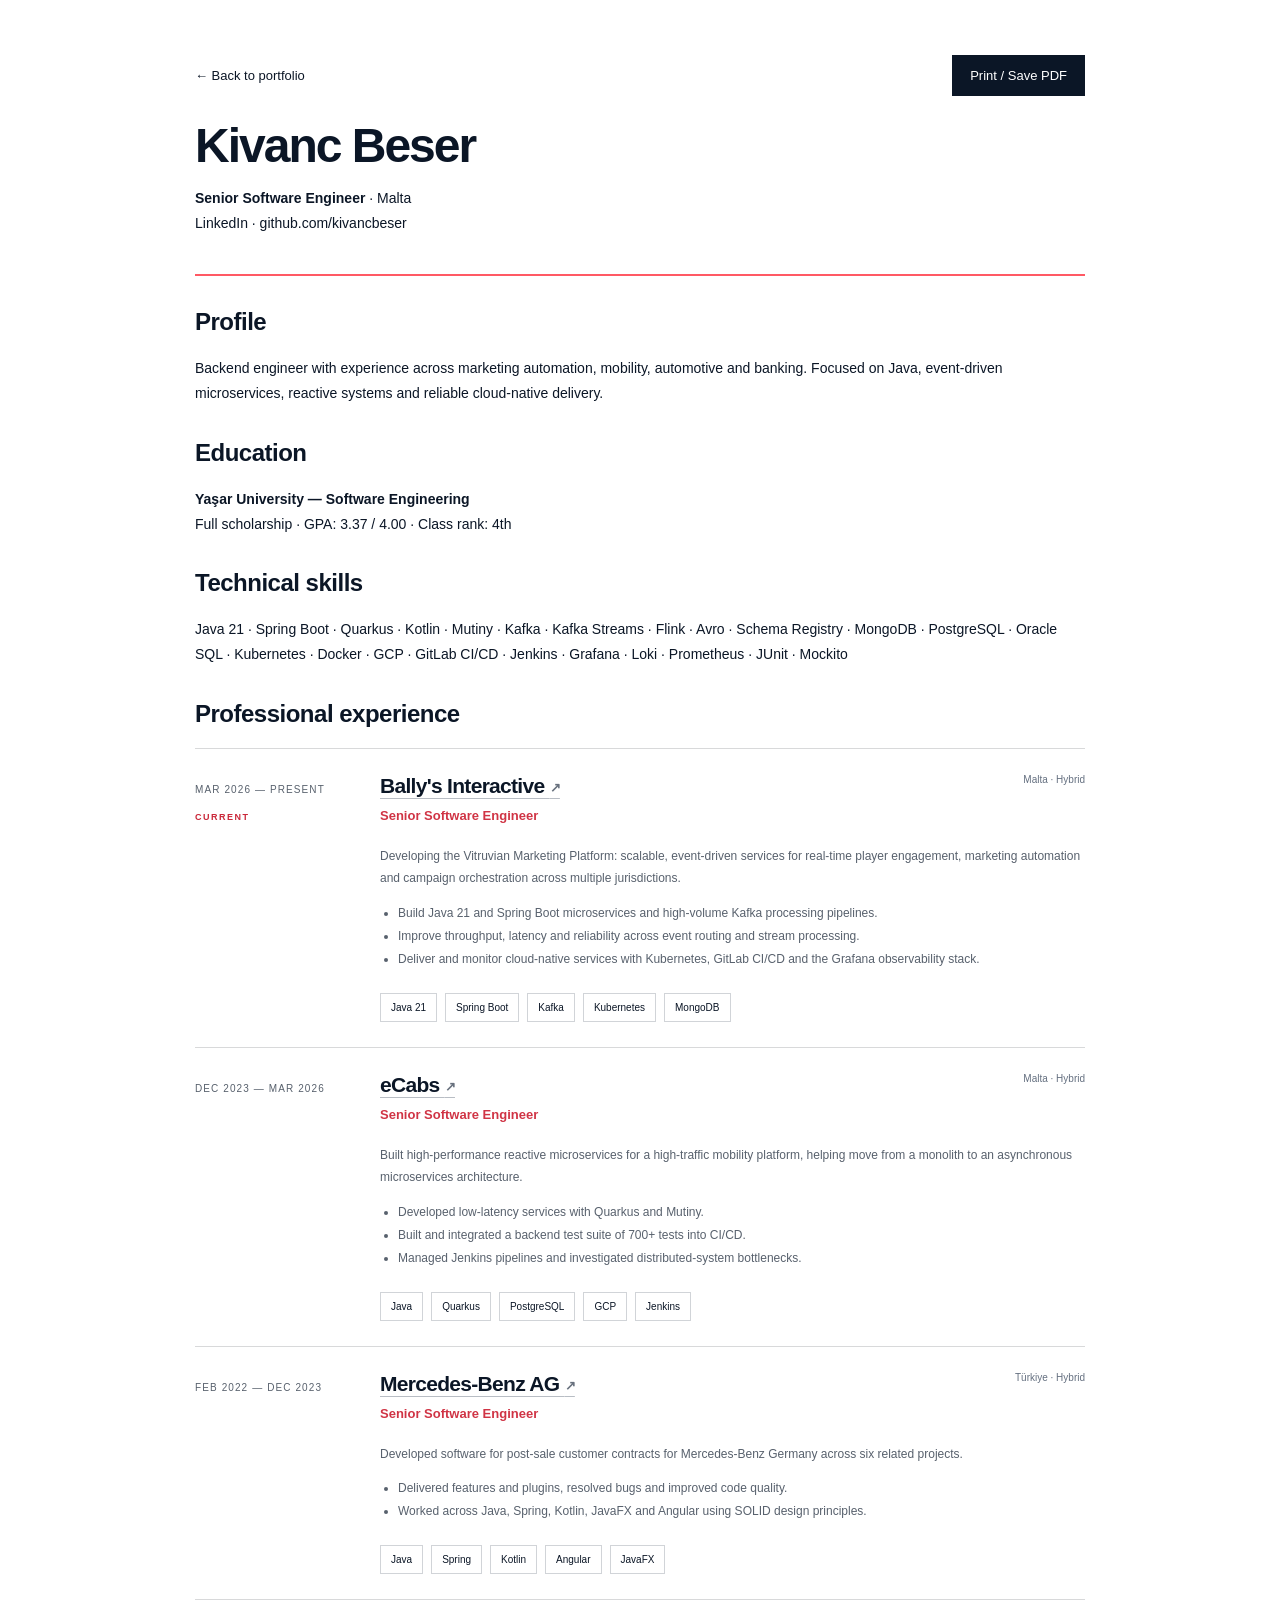
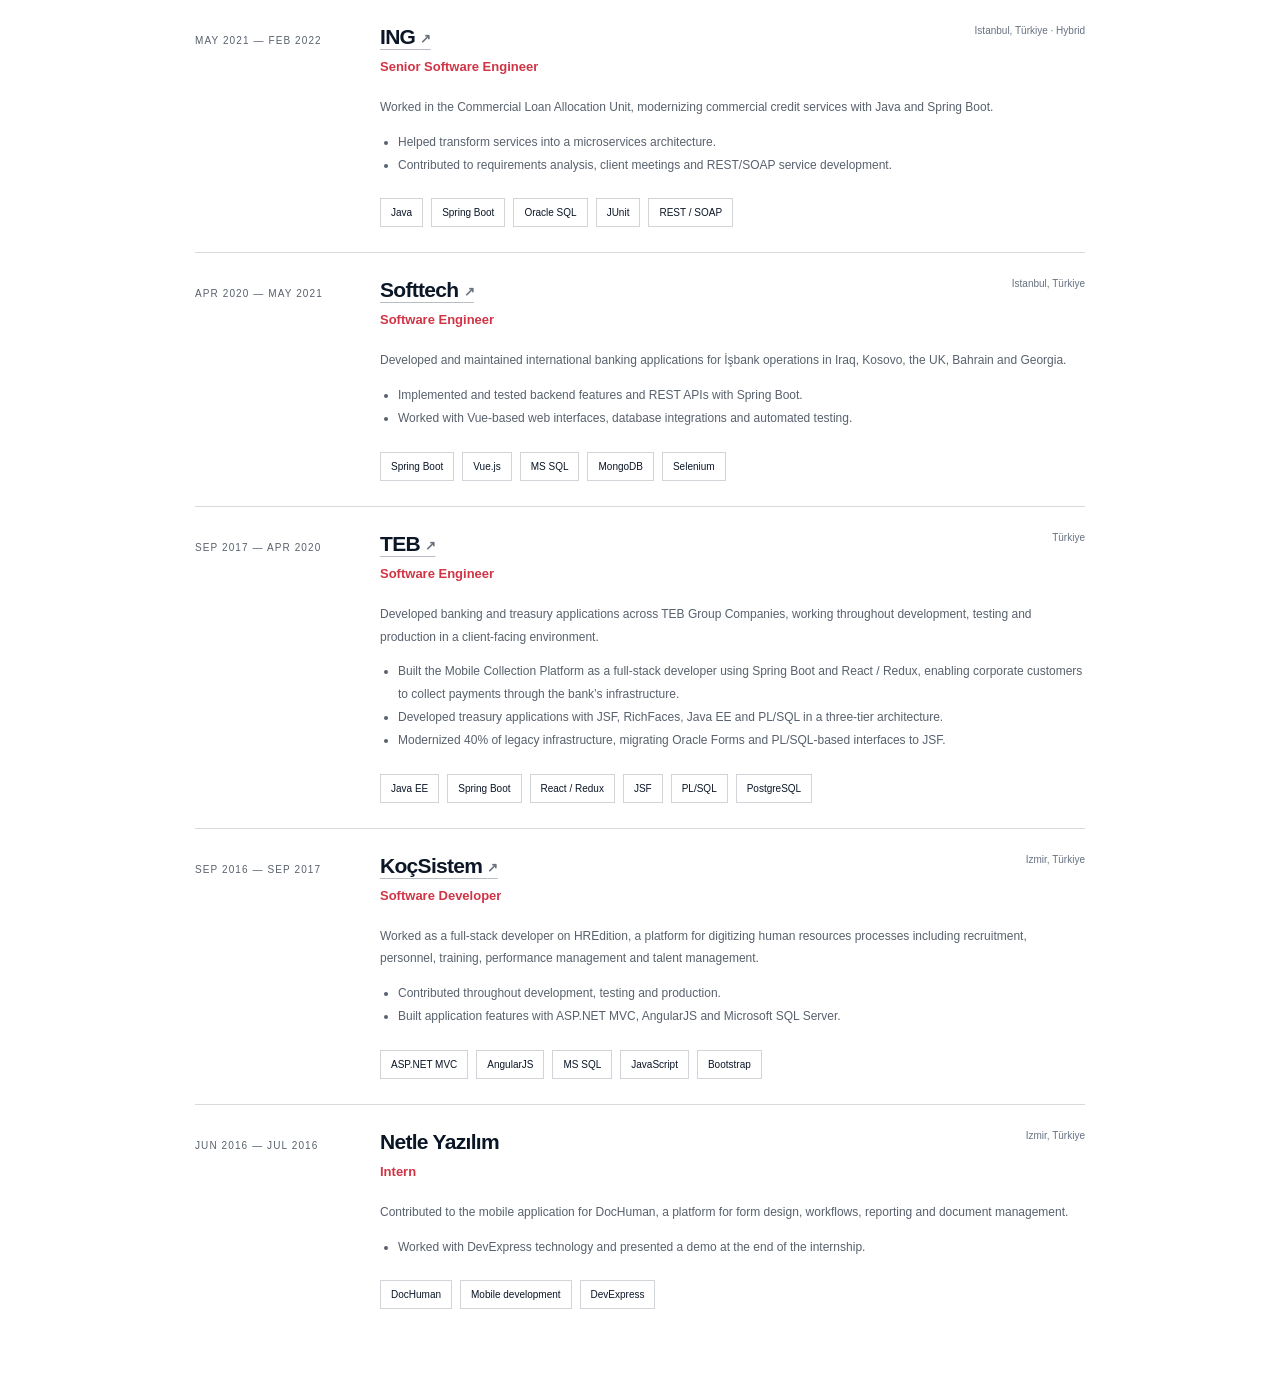
==== cv.html @ 7994fe28 "Link eCabs experience to eCabs Technologies" ====
<!doctype html><html lang="en"><head><meta charset="utf-8"><meta name="viewport" content="width=device-width,initial-scale=1"><title>Kivanc Beser — CV</title><link rel="stylesheet" href="style.css"><style>body{background:white}.cv{max-width:960px;margin:auto;padding:55px 35px}.cv h1{font-size:48px;letter-spacing:-2px;margin:24px 0 10px}.cv-head{border-bottom:2px solid #ff5964;padding-bottom:24px}.cv-head p{line-height:1.8;font-size:14px}.cv h2{font-size:24px;letter-spacing:-.5px;margin:32px 0 20px}.cv .job{grid-template-columns:160px 1fr;gap:25px;padding:25px 0}.cv .job h3{font-size:21px}.cv .job p,.cv .job li{font-size:12px}.cv .job-header{align-items:start}.cv .job-header>span{font-size:10px}.cv-summary{font-size:14px;line-height:1.8}.cv-controls{display:flex;justify-content:space-between;align-items:center;font-size:13px}.cv-controls button{background:#0b1626;color:white;border:0;padding:13px 18px;cursor:pointer}@media(max-width:680px){.cv{padding:30px 6%}.cv .job{grid-template-columns:1fr}.cv h1{font-size:40px}}@media print{@page{margin:15mm}body{color:#111}.cv{padding:0;max-width:none}.cv-controls{display:none}.cv h1{font-size:32px;margin-top:0}.cv h2{margin-top:24px}.cv .job{break-inside:avoid;grid-template-columns:130px 1fr;padding:18px 0}.cv .job p,.cv .job li{font-size:10px}.cv .tags span{font-size:8px;padding:4px 6px}.cv .current{color:#111}.cv a{color:inherit}.cv-head p{font-size:11px}.cv-summary{font-size:11px}}</style></head><body><main class="cv"><div class="cv-controls"><a href="index.html">← Back to portfolio</a><button onclick="window.print()">Print / Save PDF</button></div><header class="cv-head"><h1>Kivanc Beser</h1><p><strong>Senior Software Engineer</strong> · Malta<br><a href="https://www.linkedin.com/in/kivancenesbeser/">LinkedIn</a> · <a href="https://github.com/kivancbeser">github.com/kivancbeser</a></p></header><h2>Profile</h2><p class="cv-summary">Backend engineer with experience across marketing automation, mobility, automotive and banking. Focused on Java, event-driven microservices, reactive systems and reliable cloud-native delivery.</p><h2>Education</h2><p class="cv-summary"><strong>Yaşar University — Software Engineering</strong><br>Full scholarship · GPA: 3.37 / 4.00 · Class rank: 4th</p><h2>Technical skills</h2><p class="cv-summary">Java 21 · Spring Boot · Quarkus · Kotlin · Mutiny · Kafka · Kafka Streams · Flink · Avro · Schema Registry · MongoDB · PostgreSQL · Oracle SQL · Kubernetes · Docker · GCP · GitLab CI/CD · Jenkins · Grafana · Loki · Prometheus · JUnit · Mockito</p><h2>Professional experience</h2><div class="timeline">
<article class="job"><div class="job-date">MAR 2026 — PRESENT<span class="current">CURRENT</span></div><div class="job-body"><div class="job-header"><h3><a class="company-link" href="https://www.ballys.com/Our-Brands/ballys-interactive-international/default.aspx" target="_blank" rel="noopener noreferrer" aria-label="Bally&#x27;s Interactive official website (opens in a new tab)">Bally's Interactive <span aria-hidden="true">↗</span></a></h3><span>Malta · Hybrid</span></div><h4>Senior Software Engineer</h4><p>Developing the Vitruvian Marketing Platform: scalable, event-driven services for real-time player engagement, marketing automation and campaign orchestration across multiple jurisdictions.</p><ul><li>Build Java 21 and Spring Boot microservices and high-volume Kafka processing pipelines.</li><li>Improve throughput, latency and reliability across event routing and stream processing.</li><li>Deliver and monitor cloud-native services with Kubernetes, GitLab CI/CD and the Grafana observability stack.</li></ul><div class="tags"><span>Java 21</span><span>Spring Boot</span><span>Kafka</span><span>Kubernetes</span><span>MongoDB</span></div></div></article>
<article class="job"><div class="job-date">DEC 2023 — MAR 2026</div><div class="job-body"><div class="job-header"><h3><a class="company-link" href="https://ecabstech.com/" target="_blank" rel="noopener noreferrer" aria-label="eCabs official website (opens in a new tab)">eCabs <span aria-hidden="true">↗</span></a></h3><span>Malta · Hybrid</span></div><h4>Senior Software Engineer</h4><p>Built high-performance reactive microservices for a high-traffic mobility platform, helping move from a monolith to an asynchronous microservices architecture.</p><ul><li>Developed low-latency services with Quarkus and Mutiny.</li><li>Built and integrated a backend test suite of 700+ tests into CI/CD.</li><li>Managed Jenkins pipelines and investigated distributed-system bottlenecks.</li></ul><div class="tags"><span>Java</span><span>Quarkus</span><span>PostgreSQL</span><span>GCP</span><span>Jenkins</span></div></div></article>
<article class="job"><div class="job-date">FEB 2022 — DEC 2023</div><div class="job-body"><div class="job-header"><h3><a class="company-link" href="https://www.mercedes-benz.com/en/" target="_blank" rel="noopener noreferrer" aria-label="Mercedes-Benz AG official website (opens in a new tab)">Mercedes-Benz AG <span aria-hidden="true">↗</span></a></h3><span>Türkiye · Hybrid</span></div><h4>Senior Software Engineer</h4><p>Developed software for post-sale customer contracts for Mercedes-Benz Germany across six related projects.</p><ul><li>Delivered features and plugins, resolved bugs and improved code quality.</li><li>Worked across Java, Spring, Kotlin, JavaFX and Angular using SOLID design principles.</li></ul><div class="tags"><span>Java</span><span>Spring</span><span>Kotlin</span><span>Angular</span><span>JavaFX</span></div></div></article>
<article class="job"><div class="job-date">MAY 2021 — FEB 2022</div><div class="job-body"><div class="job-header"><h3><a class="company-link" href="https://ing.com/?Language=EN" target="_blank" rel="noopener noreferrer" aria-label="ING official website (opens in a new tab)">ING <span aria-hidden="true">↗</span></a></h3><span>Istanbul, Türkiye · Hybrid</span></div><h4>Senior Software Engineer</h4><p>Worked in the Commercial Loan Allocation Unit, modernizing commercial credit services with Java and Spring Boot.</p><ul><li>Helped transform services into a microservices architecture.</li><li>Contributed to requirements analysis, client meetings and REST/SOAP service development.</li></ul><div class="tags"><span>Java</span><span>Spring Boot</span><span>Oracle SQL</span><span>JUnit</span><span>REST / SOAP</span></div></div></article>
<article class="job"><div class="job-date">APR 2020 — MAY 2021</div><div class="job-body"><div class="job-header"><h3><a class="company-link" href="https://softtech.com.tr/en/" target="_blank" rel="noopener noreferrer" aria-label="Softtech official website (opens in a new tab)">Softtech <span aria-hidden="true">↗</span></a></h3><span>Istanbul, Türkiye</span></div><h4>Software Engineer</h4><p>Developed and maintained international banking applications for İşbank operations in Iraq, Kosovo, the UK, Bahrain and Georgia.</p><ul><li>Implemented and tested backend features and REST APIs with Spring Boot.</li><li>Worked with Vue-based web interfaces, database integrations and automated testing.</li></ul><div class="tags"><span>Spring Boot</span><span>Vue.js</span><span>MS SQL</span><span>MongoDB</span><span>Selenium</span></div></div></article>
<article class="job"><div class="job-date">SEP 2017 — APR 2020</div><div class="job-body"><div class="job-header"><h3><a class="company-link" href="https://www.teb.com.tr/en/" target="_blank" rel="noopener noreferrer" aria-label="TEB official website (opens in a new tab)">TEB <span aria-hidden="true">↗</span></a></h3><span>Türkiye</span></div><h4>Software Engineer</h4><p>Developed banking and treasury applications across TEB Group Companies, working throughout development, testing and production in a client-facing environment.</p><ul><li>Built the Mobile Collection Platform as a full-stack developer using Spring Boot and React / Redux, enabling corporate customers to collect payments through the bank’s infrastructure.</li><li>Developed treasury applications with JSF, RichFaces, Java EE and PL/SQL in a three-tier architecture.</li><li>Modernized 40% of legacy infrastructure, migrating Oracle Forms and PL/SQL-based interfaces to JSF.</li></ul><div class="tags"><span>Java EE</span><span>Spring Boot</span><span>React / Redux</span><span>JSF</span><span>PL/SQL</span><span>PostgreSQL</span></div></div></article>
<article class="job"><div class="job-date">SEP 2016 — SEP 2017</div><div class="job-body"><div class="job-header"><h3><a class="company-link" href="https://www.kocsistem.com.tr/en" target="_blank" rel="noopener noreferrer" aria-label="KoçSistem official website (opens in a new tab)">KoçSistem <span aria-hidden="true">↗</span></a></h3><span>Izmir, Türkiye</span></div><h4>Software Developer</h4><p>Worked as a full-stack developer on HREdition, a platform for digitizing human resources processes including recruitment, personnel, training, performance management and talent management.</p><ul><li>Contributed throughout development, testing and production.</li><li>Built application features with ASP.NET MVC, AngularJS and Microsoft SQL Server.</li></ul><div class="tags"><span>ASP.NET MVC</span><span>AngularJS</span><span>MS SQL</span><span>JavaScript</span><span>Bootstrap</span></div></div></article>
<article class="job"><div class="job-date">JUN 2016 — JUL 2016</div><div class="job-body"><div class="job-header"><h3>Netle Yazılım</h3><span>Izmir, Türkiye</span></div><h4>Intern</h4><p>Contributed to the mobile application for DocHuman, a platform for form design, workflows, reporting and document management.</p><ul><li>Worked with DevExpress technology and presented a demo at the end of the internship.</li></ul><div class="tags"><span>DocHuman</span><span>Mobile development</span><span>DevExpress</span></div></div></article>
</div></main></body></html>
---- style.css ----
:root{--ink:#0b1626;--muted:#aab4c3;--coral:#ff5964;--paper:#f5f3ef;--rule:#d8d9da}*{box-sizing:border-box}html{scroll-behavior:smooth;scroll-padding-top:95px}body{margin:0;background:var(--paper);color:var(--ink);font-family:Inter,-apple-system,BlinkMacSystemFont,"Segoe UI",sans-serif;-webkit-font-smoothing:antialiased}a{color:inherit;text-decoration:none}a:focus-visible,button:focus-visible{outline:3px solid #e93349;outline-offset:6px}button{font:inherit}.skip{position:absolute;top:-100px;background:white;color:var(--ink);padding:16px;z-index:10}.skip:focus{top:10px}.hero{background:var(--coral);color:#fff;min-height:810px;height:92svh;max-height:1100px;position:relative;overflow:hidden;padding:30px 6%;display:flex;flex-direction:column}.hero:after{content:"";width:720px;height:720px;position:absolute;right:-230px;top:75px;border:1px solid #ffffff30;border-radius:50%;box-shadow:0 0 0 80px #ffffff07,0 0 0 160px #ffffff05;pointer-events:none}.hero-top,.hero-bottom{display:flex;justify-content:space-between;align-items:center;z-index:1}.hero-top>span,.hero-bottom{font-size:10px;font-weight:650;letter-spacing:2px}.wordmark{font-size:30px;font-weight:800;letter-spacing:-2px}.hero .wordmark span{color:var(--ink)}.hero-top>a:last-child{font-size:13px}.hero-content{margin:auto 0;z-index:1;position:relative;max-width:900px}.portrait{width:80px;height:80px;border:1px solid #ffffff70;border-radius:50%;display:grid;place-items:center;font-size:27px;font-weight:600;position:relative;background:#ffffff12;margin-bottom:26px}.status{width:13px;height:13px;background:var(--ink);border:3px solid var(--coral);border-radius:50%;position:absolute;right:1px;bottom:7px}.eyebrow{font-size:11px;letter-spacing:4px;font-weight:650}h1{font-size:clamp(58px,7.7vw,116px);letter-spacing:-.045em;line-height:1.08;margin:18px 0 22px;font-weight:730}h1>span{color:var(--ink)}.hero h2{font-size:clamp(23px,2.6vw,38px);line-height:1.4;font-weight:350;letter-spacing:-1px;margin:0}.hero h2 strong{font-weight:650}.intro{line-height:1.7;font-size:16px;color:#fff;margin:24px 0}.hero-actions{display:flex;gap:28px;align-items:center;margin-top:28px}.button{display:inline-flex;justify-content:space-between;gap:36px;padding:17px 22px;font-size:13px;font-weight:650}.light{background:white;color:var(--ink)}.button:hover{background:var(--ink);color:white}.text-link{font-size:13px;border-bottom:1px solid #ffffff80;padding-bottom:5px}.hero-bottom{margin-top:30px}.code-art{position:absolute;right:9%;top:39%;font:22px/2 monospace;transform:rotate(-8deg);color:#ffffff60}.code-art span{color:#ffffff35;margin-right:12px}.nav{position:sticky;top:0;z-index:5;background:var(--ink);color:white;display:flex;justify-content:space-between;align-items:center;padding:23px 6%;gap:20px}.nav-brand{font-weight:800;font-size:23px;letter-spacing:-1px}.nav-brand span{color:var(--coral)}.nav>div{display:flex;gap:38px}.nav a{font-size:12px}.nav .nav-brand{font-size:23px}.nav>div a{color:#c3c9d2}.nav>div a:hover,.nav>div a.active{color:var(--coral)}.cv-link{border:1px solid #ffffff35;padding:10px 15px}.section{padding:100px max(6%,calc((100vw - 1220px)/2));scroll-margin-top:0}.section-label{display:flex;align-items:center;gap:30px;font-size:10px;font-weight:700;letter-spacing:2px;margin-bottom:52px;white-space:nowrap}.line{height:1px;background:var(--rule);width:100%}.about-grid{display:grid;grid-template-columns:1fr 1fr;gap:70px}h2{font-size:clamp(34px,4vw,56px);line-height:1.17;letter-spacing:-2.2px;font-weight:600;margin:0}em{font-style:normal;color:#df3545}.about-copy p{font-size:15px;line-height:1.85;color:#58616d;margin:0 0 20px}.about-copy .lead{font-size:21px;line-height:1.6;color:var(--ink)}.about-copy p a{border-bottom:1px solid #b0b3b7;color:var(--ink)}.facts{display:flex;gap:50px;padding-top:20px;margin-top:30px;border-top:1px solid var(--rule)}.facts span{display:block;font-size:9px;letter-spacing:1.5px;margin-bottom:10px;color:#647080}.facts strong{font-size:13px;font-weight:600}.skills{background:var(--ink);color:white}.skills .line{background:#ffffff25}.section-heading{display:flex;align-items:end;justify-content:space-between;gap:30px;margin-bottom:56px}.section-heading>p{font-size:13px;color:var(--muted);max-width:240px;line-height:1.8}.skills em{color:var(--coral)}.skill-list article{display:grid;grid-template-columns:65px 1fr 65px;gap:22px;padding:34px 0;border-top:1px solid #ffffff25}.skill-number{color:var(--coral);font-size:11px;padding-top:7px}.skill-list h3{font-weight:550;font-size:24px;letter-spacing:-.5px;margin:0 0 10px}.skill-list p{color:var(--muted);font-size:13px;line-height:1.7;margin:0 0 22px}.tags{display:flex;gap:8px;flex-wrap:wrap}.tags span{border:1px solid #d1d4d8;padding:7px 10px;font-size:10px;line-height:1.3}.skills .tags span{border-color:#ffffff25;color:#d9dfe7}.skill-symbol{font-size:33px;color:var(--coral);align-self:center;text-align:right}.outline-button{font-size:12px;border:1px solid #b8bdc4;padding:15px 20px;white-space:nowrap}.outline-button:hover{background:var(--ink);color:white}.job{display:grid;grid-template-columns:220px 1fr;gap:40px;border-top:1px solid var(--rule);padding:38px 0}.job-date{font-size:10px;letter-spacing:1.1px;line-height:1.6;padding-top:8px;color:#58616d}.current{display:block;color:#ca2739;margin-top:12px;font-size:9px;font-weight:700;letter-spacing:1.5px}.job-header{display:flex;justify-content:space-between;gap:20px;align-items:center}.job h3{font-size:26px;letter-spacing:-.7px;margin:0;font-weight:600}.job-header>span{font-size:11px;color:#657080}.job h4{font-size:13px;color:#d03445;font-weight:600;margin:10px 0 22px}.job p,.job li{font-size:13px;line-height:1.9;color:#58616d}.job ul{padding-left:18px;margin:12px 0 22px}.contact{background:#e9e6e1}.contact>p{font-size:10px;letter-spacing:2px;margin-bottom:24px}.contact h2{font-size:clamp(40px,5.8vw,78px);margin-bottom:35px}.contact-email{font-size:clamp(18px,2.6vw,30px);border-bottom:1px solid #9ea1a4;padding-bottom:8px;display:inline-block}.contact-links{display:flex;gap:30px;margin-top:48px;font-size:12px}footer{background:var(--ink);color:#b4bfce;display:flex;align-items:center;justify-content:space-between;padding:32px 6%;font-size:11px}footer .wordmark{color:white}footer .wordmark span{color:var(--coral)}@media(min-width:1600px){.hero-content{margin-left:calc((100vw - 1400px)/2)}}@media(max-width:1000px){.code-art{display:none}.hero{min-height:760px}.job{grid-template-columns:170px 1fr;gap:25px}.about-grid{gap:35px}.nav>div{gap:22px}}@media(max-width:680px){html{scroll-padding-top:80px}.hero{min-height:730px;height:94svh;padding:22px 6%}.hero-top>span{display:none}.hero-content{padding:35px 0}.portrait{width:65px;height:65px;font-size:23px;margin-bottom:26px}h1{font-size:57px;letter-spacing:-3.6px;max-width:360px}.hero h2{font-size:23px;letter-spacing:-.7px}.intro{font-size:14px}.hero-actions{gap:20px;flex-wrap:wrap}.button{font-size:11px;padding:16px;gap:22px}.hero-bottom{font-size:8px;letter-spacing:1px}.hero-bottom>span{max-width:160px;line-height:1.8}.nav{padding:17px 5%;gap:12px}.nav .nav-brand{display:none}.nav>div{gap:15px;flex:1;justify-content:space-between}.nav a{font-size:10px}.cv-link{padding:8px;white-space:nowrap}.section{padding:65px 6%}.section-label{margin-bottom:35px;font-size:9px;gap:15px}.about-grid{grid-template-columns:1fr;gap:30px}h2{font-size:39px;letter-spacing:-1.6px}.about-copy .lead{font-size:19px}.about-copy p{font-size:14px}.section-heading{display:block;margin-bottom:36px}.section-heading>p{margin:24px 0 0}.section-heading .outline-button{display:inline-block;margin-top:25px}.skill-list article{grid-template-columns:25px 1fr;gap:15px;padding:28px 0}.skill-list h3{font-size:21px}.skill-symbol{display:none}.tags span{font-size:9px}.job{grid-template-columns:1fr;gap:15px;padding:30px 0}.job-date{display:flex;gap:15px;align-items:center}.current{margin:0}.job-header{align-items:start;flex-direction:column;gap:10px}.job h3{font-size:25px}.job h4{margin-top:12px}.contact h2{font-size:43px}footer{gap:15px}footer>span{font-size:10px}}@media(prefers-reduced-motion:reduce){html{scroll-behavior:auto}}

/* A quieter introduction, with coral reserved for accents. */
.hero{background:var(--paper);color:var(--ink);height:auto;min-height:610px;max-height:none;padding-top:26px;padding-bottom:28px}
.hero:after{display:none}.hero .wordmark span{color:#d03445}.hero-top>span{color:#657080}.hero-top>a:last-child{color:#58616d}.hero-content{margin:76px 0 65px;max-width:960px}.eyebrow{color:#68717e;letter-spacing:2.5px}h1{font-size:clamp(54px,6.5vw,88px);letter-spacing:-.045em;margin:18px 0 20px}h1>span{color:#d03445}.hero h2{font-size:clamp(23px,2.7vw,34px);color:#58616d;line-height:1.45}.hero h2 strong{color:var(--ink);font-weight:600}.hero h2 br{display:none}.intro{color:#657080;font-size:15px;margin-top:22px}.hero-actions{margin-top:28px}.light{background:var(--ink);color:white}.button:hover{background:#26364b}.hero .text-link{color:#58616d;border-color:#b7bdc4}.hero-bottom{color:#657080;border-top:1px solid var(--rule);padding-top:22px;margin-top:0;font-size:9px;letter-spacing:1.3px}@media(max-width:680px){.hero{min-height:570px;height:auto}.hero-content{margin:55px 0 45px;padding:0}.hero h1{font-size:54px;letter-spacing:-2.7px}.hero h2{font-size:23px;max-width:330px}.hero h2 br{display:block}.hero .intro{font-size:13px}.hero-bottom{font-size:8px}.hero .button{padding:15px}}

.hero-top{justify-content:space-between}.nav>div{flex:1}.project-nav>div{flex:initial}.project-intro{padding-bottom:45px}.project-intro h1{font-size:clamp(42px,6vw,76px);letter-spacing:-.045em;max-width:1000px}.project-intro .lead{font-size:23px;margin-top:28px}.project-intro>p:last-child{max-width:650px;font-size:15px;color:#58616d;line-height:1.85}.projects-section{padding-top:35px}.projects-grid{display:grid;grid-template-columns:1fr 1fr;gap:0 50px}.project-card{padding:32px 0;border-top:1px solid var(--rule);display:flex;flex-direction:column}.project-card .eyebrow{font-size:9px;letter-spacing:1.5px;color:#657080}.project-card h3{font-size:27px;letter-spacing:-.8px;font-weight:600;margin:14px 0}.project-card>p:not(.eyebrow){font-size:14px;line-height:1.8;color:#58616d;max-width:450px;margin:0 0 25px}.project-links{display:flex;gap:25px;margin-top:auto;font-size:12px}.project-links a{border-bottom:1px solid #b7bdc4;padding-bottom:5px}.infrastructure{background:#e9e6e1}.infra-copy{font-size:14px;line-height:1.85;color:#58616d;margin-top:25px;max-width:450px}.guide-list{list-style:none;margin:0;padding:0}.guide-list li{border-bottom:1px solid #c8c9c9}.guide-list a{display:block;padding:22px 0;font-size:14px}.guide-list a:hover,.project-links a:hover{color:#c42b3b}.project-toolkit p{font-size:14px;line-height:1.8;color:#58616d;margin-top:30px}.project-toolkit p a{border-bottom:1px solid #b7bdc4}@media(max-width:680px){.nav>div{gap:10px;flex-wrap:wrap;justify-content:flex-start}.nav .cv-link{margin-left:auto}.project-nav>div{flex:initial}.projects-grid{grid-template-columns:1fr}.project-intro{padding-bottom:25px}.project-intro .lead{font-size:20px}.project-intro h1{font-size:44px}.project-card{padding:28px 0}}

.education{border-top:1px solid var(--rule)}.education-details h3{font-size:28px;letter-spacing:-.7px;font-weight:600;margin:0 0 12px}.education-details>p{font-size:17px;color:#58616d;margin:0 0 26px}@media(max-width:680px){.nav{align-items:flex-start}.nav>div{gap:14px 17px}.education-details h3{font-size:25px}}

.company-link{text-decoration:underline;text-decoration-thickness:1px;text-underline-offset:5px;text-decoration-color:#b8bdc4}.company-link>span{font-size:.6em;color:#68717e;vertical-align:middle}.company-link:hover{color:#c42b3b;text-decoration-color:currentColor}@media print{.company-link{text-decoration:none}.company-link>span{display:none}}
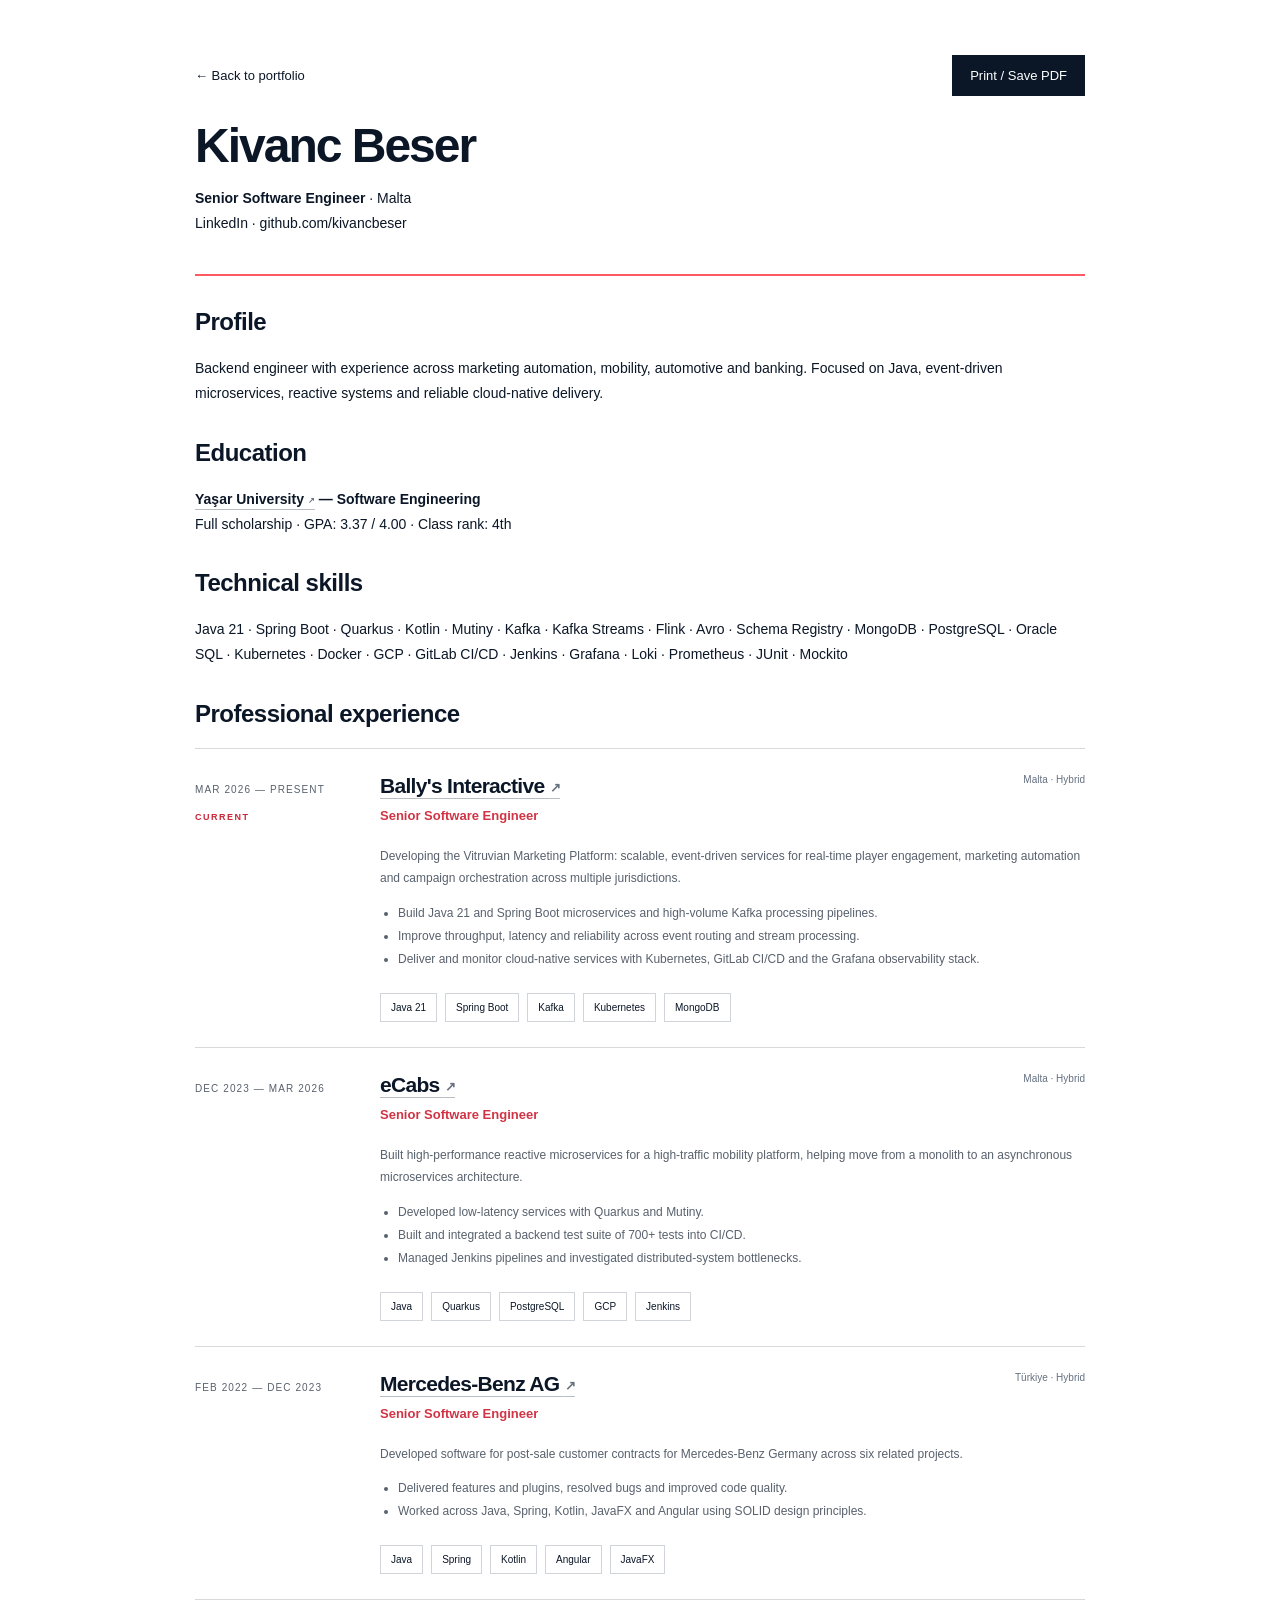
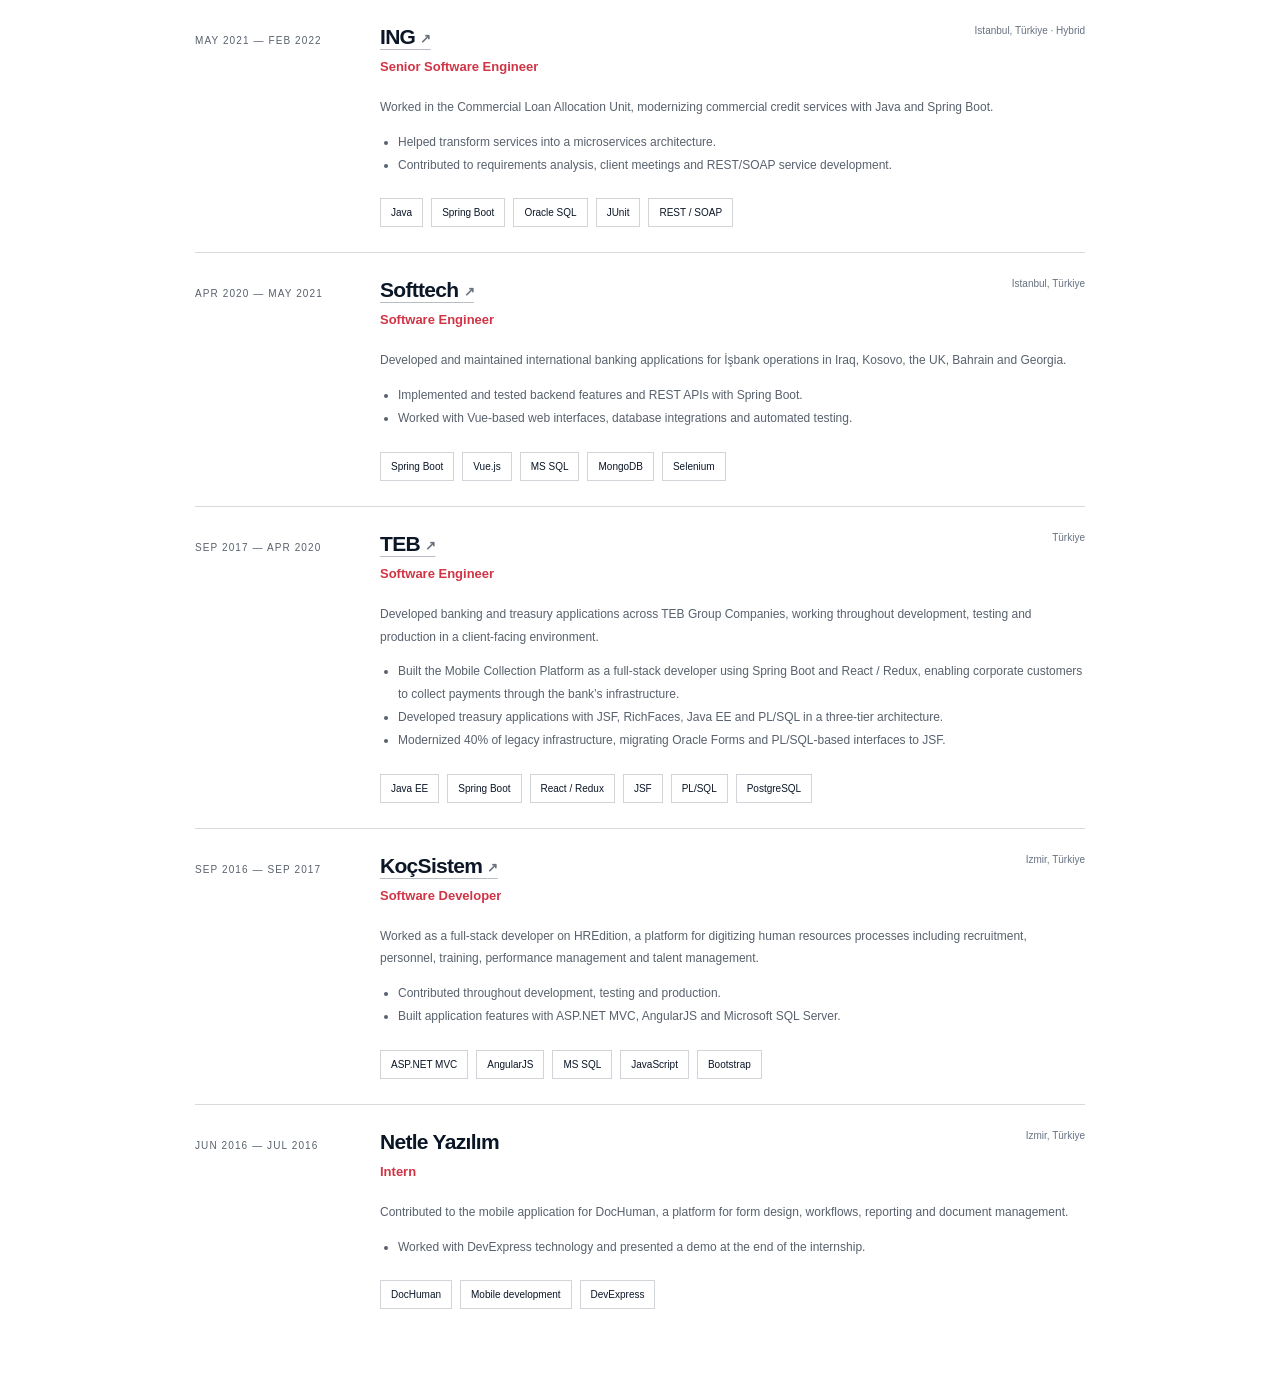
==== commit 82f46ba2: "Add university link and feature Coinstamp validator work" ====
--- a/cv.html
+++ b/cv.html
@@ -1,4 +1,4 @@
-<!doctype html><html lang="en"><head><meta charset="utf-8"><meta name="viewport" content="width=device-width,initial-scale=1"><title>Kivanc Beser — CV</title><link rel="stylesheet" href="style.css"><style>body{background:white}.cv{max-width:960px;margin:auto;padding:55px 35px}.cv h1{font-size:48px;letter-spacing:-2px;margin:24px 0 10px}.cv-head{border-bottom:2px solid #ff5964;padding-bottom:24px}.cv-head p{line-height:1.8;font-size:14px}.cv h2{font-size:24px;letter-spacing:-.5px;margin:32px 0 20px}.cv .job{grid-template-columns:160px 1fr;gap:25px;padding:25px 0}.cv .job h3{font-size:21px}.cv .job p,.cv .job li{font-size:12px}.cv .job-header{align-items:start}.cv .job-header>span{font-size:10px}.cv-summary{font-size:14px;line-height:1.8}.cv-controls{display:flex;justify-content:space-between;align-items:center;font-size:13px}.cv-controls button{background:#0b1626;color:white;border:0;padding:13px 18px;cursor:pointer}@media(max-width:680px){.cv{padding:30px 6%}.cv .job{grid-template-columns:1fr}.cv h1{font-size:40px}}@media print{@page{margin:15mm}body{color:#111}.cv{padding:0;max-width:none}.cv-controls{display:none}.cv h1{font-size:32px;margin-top:0}.cv h2{margin-top:24px}.cv .job{break-inside:avoid;grid-template-columns:130px 1fr;padding:18px 0}.cv .job p,.cv .job li{font-size:10px}.cv .tags span{font-size:8px;padding:4px 6px}.cv .current{color:#111}.cv a{color:inherit}.cv-head p{font-size:11px}.cv-summary{font-size:11px}}</style></head><body><main class="cv"><div class="cv-controls"><a href="index.html">← Back to portfolio</a><button onclick="window.print()">Print / Save PDF</button></div><header class="cv-head"><h1>Kivanc Beser</h1><p><strong>Senior Software Engineer</strong> · Malta<br><a href="https://www.linkedin.com/in/kivancenesbeser/">LinkedIn</a> · <a href="https://github.com/kivancbeser">github.com/kivancbeser</a></p></header><h2>Profile</h2><p class="cv-summary">Backend engineer with experience across marketing automation, mobility, automotive and banking. Focused on Java, event-driven microservices, reactive systems and reliable cloud-native delivery.</p><h2>Education</h2><p class="cv-summary"><strong>Yaşar University — Software Engineering</strong><br>Full scholarship · GPA: 3.37 / 4.00 · Class rank: 4th</p><h2>Technical skills</h2><p class="cv-summary">Java 21 · Spring Boot · Quarkus · Kotlin · Mutiny · Kafka · Kafka Streams · Flink · Avro · Schema Registry · MongoDB · PostgreSQL · Oracle SQL · Kubernetes · Docker · GCP · GitLab CI/CD · Jenkins · Grafana · Loki · Prometheus · JUnit · Mockito</p><h2>Professional experience</h2><div class="timeline">
+<!doctype html><html lang="en"><head><meta charset="utf-8"><meta name="viewport" content="width=device-width,initial-scale=1"><title>Kivanc Beser — CV</title><link rel="stylesheet" href="style.css"><style>body{background:white}.cv{max-width:960px;margin:auto;padding:55px 35px}.cv h1{font-size:48px;letter-spacing:-2px;margin:24px 0 10px}.cv-head{border-bottom:2px solid #ff5964;padding-bottom:24px}.cv-head p{line-height:1.8;font-size:14px}.cv h2{font-size:24px;letter-spacing:-.5px;margin:32px 0 20px}.cv .job{grid-template-columns:160px 1fr;gap:25px;padding:25px 0}.cv .job h3{font-size:21px}.cv .job p,.cv .job li{font-size:12px}.cv .job-header{align-items:start}.cv .job-header>span{font-size:10px}.cv-summary{font-size:14px;line-height:1.8}.cv-controls{display:flex;justify-content:space-between;align-items:center;font-size:13px}.cv-controls button{background:#0b1626;color:white;border:0;padding:13px 18px;cursor:pointer}@media(max-width:680px){.cv{padding:30px 6%}.cv .job{grid-template-columns:1fr}.cv h1{font-size:40px}}@media print{@page{margin:15mm}body{color:#111}.cv{padding:0;max-width:none}.cv-controls{display:none}.cv h1{font-size:32px;margin-top:0}.cv h2{margin-top:24px}.cv .job{break-inside:avoid;grid-template-columns:130px 1fr;padding:18px 0}.cv .job p,.cv .job li{font-size:10px}.cv .tags span{font-size:8px;padding:4px 6px}.cv .current{color:#111}.cv a{color:inherit}.cv-head p{font-size:11px}.cv-summary{font-size:11px}}</style></head><body><main class="cv"><div class="cv-controls"><a href="index.html">← Back to portfolio</a><button onclick="window.print()">Print / Save PDF</button></div><header class="cv-head"><h1>Kivanc Beser</h1><p><strong>Senior Software Engineer</strong> · Malta<br><a href="https://www.linkedin.com/in/kivancenesbeser/">LinkedIn</a> · <a href="https://github.com/kivancbeser">github.com/kivancbeser</a></p></header><h2>Profile</h2><p class="cv-summary">Backend engineer with experience across marketing automation, mobility, automotive and banking. Focused on Java, event-driven microservices, reactive systems and reliable cloud-native delivery.</p><h2>Education</h2><p class="cv-summary"><strong><a class="company-link" href="https://www.yasar.edu.tr/en/" target="_blank" rel="noopener noreferrer">Yaşar University <span aria-hidden="true">↗</span></a> — Software Engineering</strong><br>Full scholarship · GPA: 3.37 / 4.00 · Class rank: 4th</p><h2>Technical skills</h2><p class="cv-summary">Java 21 · Spring Boot · Quarkus · Kotlin · Mutiny · Kafka · Kafka Streams · Flink · Avro · Schema Registry · MongoDB · PostgreSQL · Oracle SQL · Kubernetes · Docker · GCP · GitLab CI/CD · Jenkins · Grafana · Loki · Prometheus · JUnit · Mockito</p><h2>Professional experience</h2><div class="timeline">
 <article class="job"><div class="job-date">MAR 2026 — PRESENT<span class="current">CURRENT</span></div><div class="job-body"><div class="job-header"><h3><a class="company-link" href="https://www.ballys.com/Our-Brands/ballys-interactive-international/default.aspx" target="_blank" rel="noopener noreferrer" aria-label="Bally&#x27;s Interactive official website (opens in a new tab)">Bally's Interactive <span aria-hidden="true">↗</span></a></h3><span>Malta · Hybrid</span></div><h4>Senior Software Engineer</h4><p>Developing the Vitruvian Marketing Platform: scalable, event-driven services for real-time player engagement, marketing automation and campaign orchestration across multiple jurisdictions.</p><ul><li>Build Java 21 and Spring Boot microservices and high-volume Kafka processing pipelines.</li><li>Improve throughput, latency and reliability across event routing and stream processing.</li><li>Deliver and monitor cloud-native services with Kubernetes, GitLab CI/CD and the Grafana observability stack.</li></ul><div class="tags"><span>Java 21</span><span>Spring Boot</span><span>Kafka</span><span>Kubernetes</span><span>MongoDB</span></div></div></article>
 <article class="job"><div class="job-date">DEC 2023 — MAR 2026</div><div class="job-body"><div class="job-header"><h3><a class="company-link" href="https://ecabstech.com/" target="_blank" rel="noopener noreferrer" aria-label="eCabs official website (opens in a new tab)">eCabs <span aria-hidden="true">↗</span></a></h3><span>Malta · Hybrid</span></div><h4>Senior Software Engineer</h4><p>Built high-performance reactive microservices for a high-traffic mobility platform, helping move from a monolith to an asynchronous microservices architecture.</p><ul><li>Developed low-latency services with Quarkus and Mutiny.</li><li>Built and integrated a backend test suite of 700+ tests into CI/CD.</li><li>Managed Jenkins pipelines and investigated distributed-system bottlenecks.</li></ul><div class="tags"><span>Java</span><span>Quarkus</span><span>PostgreSQL</span><span>GCP</span><span>Jenkins</span></div></div></article>
 <article class="job"><div class="job-date">FEB 2022 — DEC 2023</div><div class="job-body"><div class="job-header"><h3><a class="company-link" href="https://www.mercedes-benz.com/en/" target="_blank" rel="noopener noreferrer" aria-label="Mercedes-Benz AG official website (opens in a new tab)">Mercedes-Benz AG <span aria-hidden="true">↗</span></a></h3><span>Türkiye · Hybrid</span></div><h4>Senior Software Engineer</h4><p>Developed software for post-sale customer contracts for Mercedes-Benz Germany across six related projects.</p><ul><li>Delivered features and plugins, resolved bugs and improved code quality.</li><li>Worked across Java, Spring, Kotlin, JavaFX and Angular using SOLID design principles.</li></ul><div class="tags"><span>Java</span><span>Spring</span><span>Kotlin</span><span>Angular</span><span>JavaFX</span></div></div></article>
--- a/style.css
+++ b/style.css
@@ -9,3 +9,7 @@
 .education{border-top:1px solid var(--rule)}.education-details h3{font-size:28px;letter-spacing:-.7px;font-weight:600;margin:0 0 12px}.education-details>p{font-size:17px;color:#58616d;margin:0 0 26px}@media(max-width:680px){.nav{align-items:flex-start}.nav>div{gap:14px 17px}.education-details h3{font-size:25px}}
 
 .company-link{text-decoration:underline;text-decoration-thickness:1px;text-underline-offset:5px;text-decoration-color:#b8bdc4}.company-link>span{font-size:.6em;color:#68717e;vertical-align:middle}.company-link:hover{color:#c42b3b;text-decoration-color:currentColor}@media print{.company-link{text-decoration:none}.company-link>span{display:none}}
+
+.company-website{display:block;font-size:11px;color:#657080;margin-top:10px;overflow-wrap:anywhere}.company-website:hover{color:#c42b3b}.job-header{flex-wrap:wrap}.job-header .company-website{order:3;flex-basis:100%;margin-top:-6px}
+
+.home-projects{background:#eeece7}.home-projects .project-card{border-color:#cdd0d2}
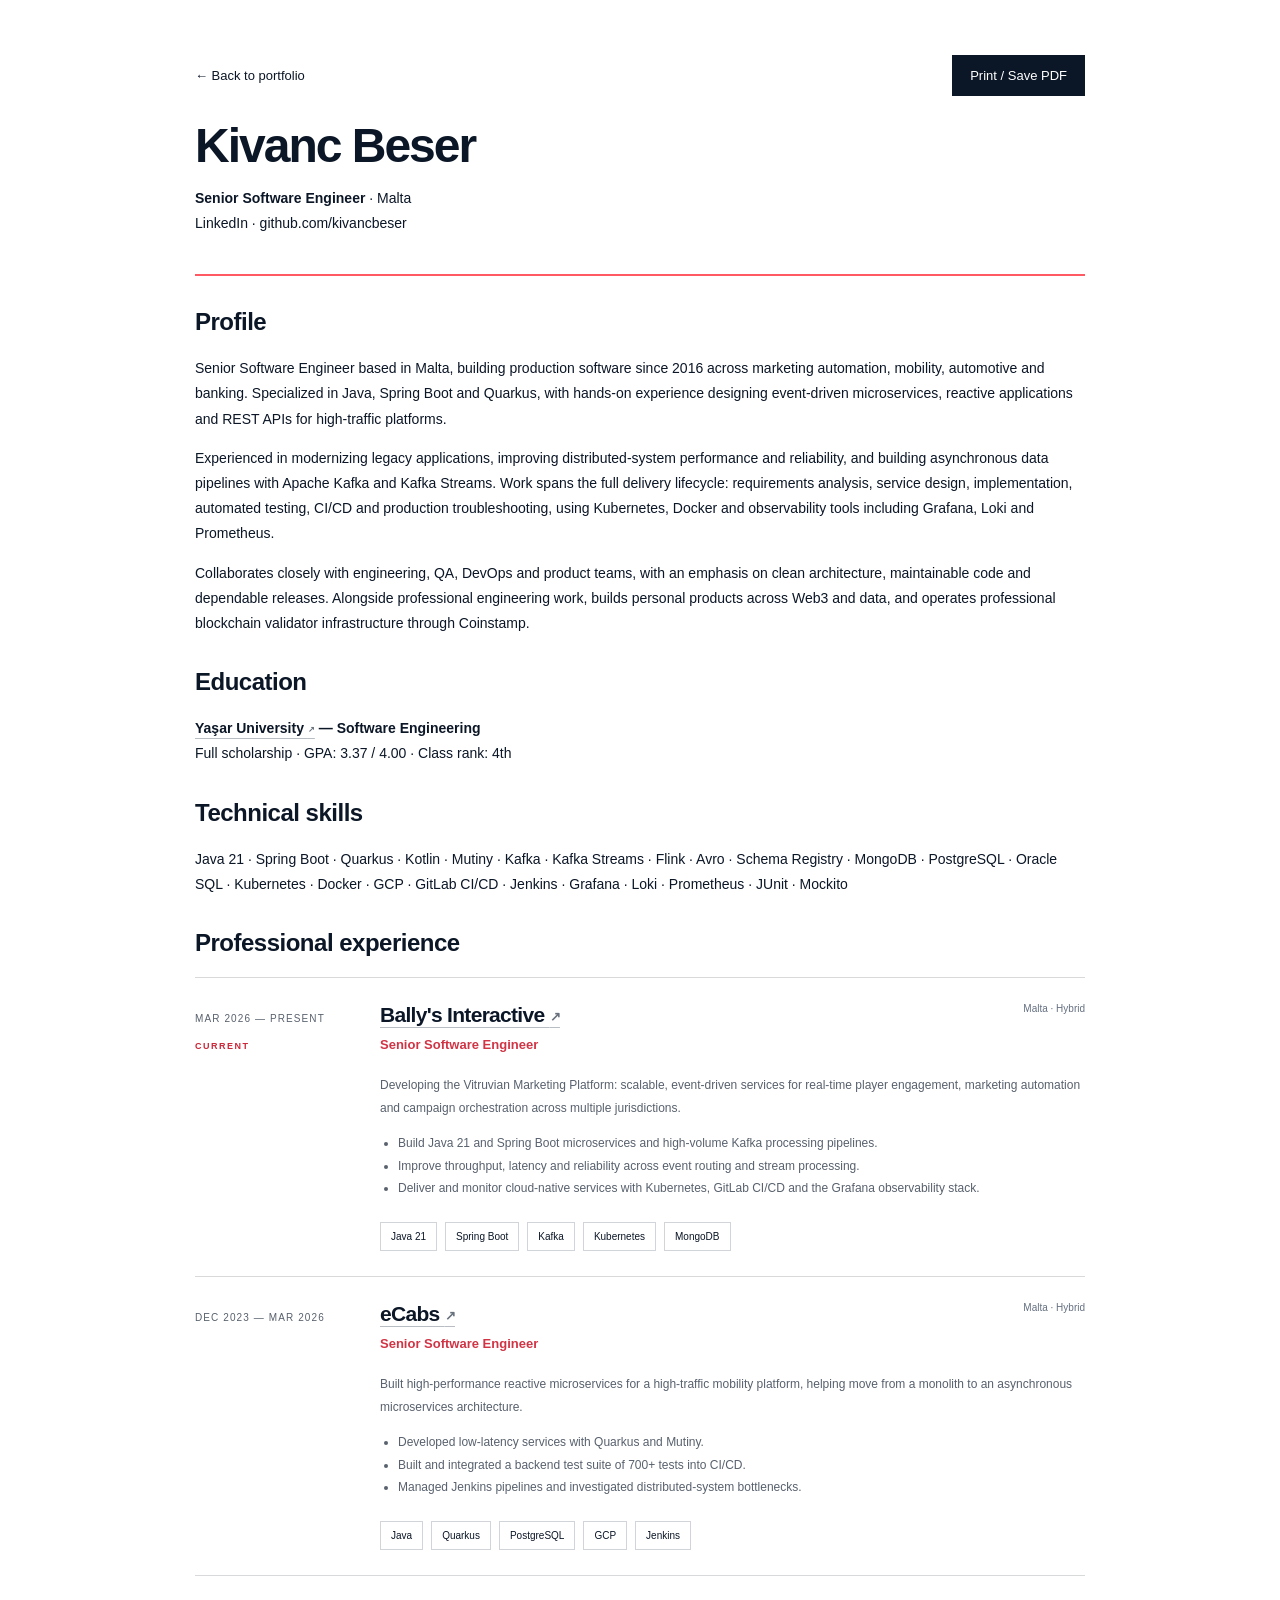
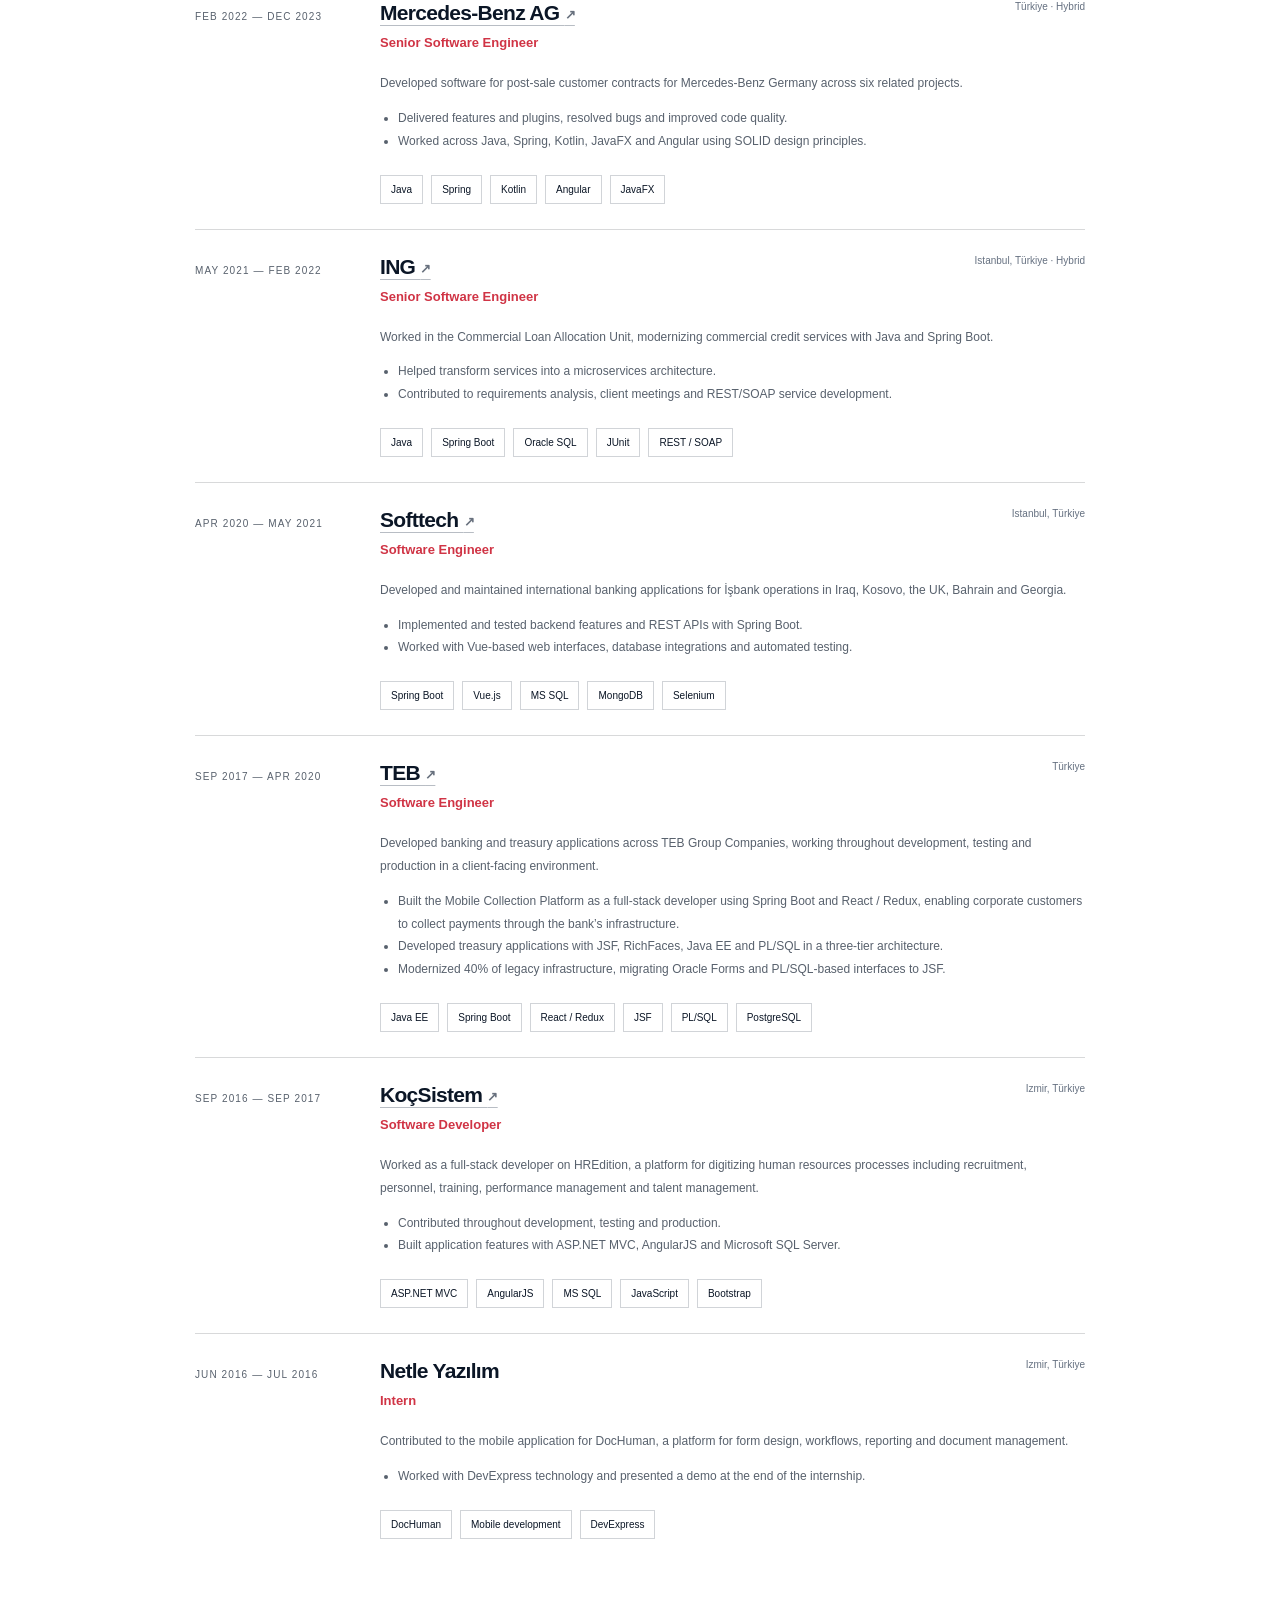
==== commit f371a88d: "Expand CV profile with engineering experience and delivery expertise" ====
--- a/cv.html
+++ b/cv.html
@@ -1,4 +1,4 @@
-<!doctype html><html lang="en"><head><meta charset="utf-8"><meta name="viewport" content="width=device-width,initial-scale=1"><title>Kivanc Beser — CV</title><link rel="stylesheet" href="style.css"><style>body{background:white}.cv{max-width:960px;margin:auto;padding:55px 35px}.cv h1{font-size:48px;letter-spacing:-2px;margin:24px 0 10px}.cv-head{border-bottom:2px solid #ff5964;padding-bottom:24px}.cv-head p{line-height:1.8;font-size:14px}.cv h2{font-size:24px;letter-spacing:-.5px;margin:32px 0 20px}.cv .job{grid-template-columns:160px 1fr;gap:25px;padding:25px 0}.cv .job h3{font-size:21px}.cv .job p,.cv .job li{font-size:12px}.cv .job-header{align-items:start}.cv .job-header>span{font-size:10px}.cv-summary{font-size:14px;line-height:1.8}.cv-controls{display:flex;justify-content:space-between;align-items:center;font-size:13px}.cv-controls button{background:#0b1626;color:white;border:0;padding:13px 18px;cursor:pointer}@media(max-width:680px){.cv{padding:30px 6%}.cv .job{grid-template-columns:1fr}.cv h1{font-size:40px}}@media print{@page{margin:15mm}body{color:#111}.cv{padding:0;max-width:none}.cv-controls{display:none}.cv h1{font-size:32px;margin-top:0}.cv h2{margin-top:24px}.cv .job{break-inside:avoid;grid-template-columns:130px 1fr;padding:18px 0}.cv .job p,.cv .job li{font-size:10px}.cv .tags span{font-size:8px;padding:4px 6px}.cv .current{color:#111}.cv a{color:inherit}.cv-head p{font-size:11px}.cv-summary{font-size:11px}}</style></head><body><main class="cv"><div class="cv-controls"><a href="index.html">← Back to portfolio</a><button onclick="window.print()">Print / Save PDF</button></div><header class="cv-head"><h1>Kivanc Beser</h1><p><strong>Senior Software Engineer</strong> · Malta<br><a href="https://www.linkedin.com/in/kivancenesbeser/">LinkedIn</a> · <a href="https://github.com/kivancbeser">github.com/kivancbeser</a></p></header><h2>Profile</h2><p class="cv-summary">Backend engineer with experience across marketing automation, mobility, automotive and banking. Focused on Java, event-driven microservices, reactive systems and reliable cloud-native delivery.</p><h2>Education</h2><p class="cv-summary"><strong><a class="company-link" href="https://www.yasar.edu.tr/en/" target="_blank" rel="noopener noreferrer">Yaşar University <span aria-hidden="true">↗</span></a> — Software Engineering</strong><br>Full scholarship · GPA: 3.37 / 4.00 · Class rank: 4th</p><h2>Technical skills</h2><p class="cv-summary">Java 21 · Spring Boot · Quarkus · Kotlin · Mutiny · Kafka · Kafka Streams · Flink · Avro · Schema Registry · MongoDB · PostgreSQL · Oracle SQL · Kubernetes · Docker · GCP · GitLab CI/CD · Jenkins · Grafana · Loki · Prometheus · JUnit · Mockito</p><h2>Professional experience</h2><div class="timeline">
+<!doctype html><html lang="en"><head><meta charset="utf-8"><meta name="viewport" content="width=device-width,initial-scale=1"><title>Kivanc Beser — CV</title><link rel="stylesheet" href="style.css"><style>body{background:white}.cv{max-width:960px;margin:auto;padding:55px 35px}.cv h1{font-size:48px;letter-spacing:-2px;margin:24px 0 10px}.cv-head{border-bottom:2px solid #ff5964;padding-bottom:24px}.cv-head p{line-height:1.8;font-size:14px}.cv h2{font-size:24px;letter-spacing:-.5px;margin:32px 0 20px}.cv .job{grid-template-columns:160px 1fr;gap:25px;padding:25px 0}.cv .job h3{font-size:21px}.cv .job p,.cv .job li{font-size:12px}.cv .job-header{align-items:start}.cv .job-header>span{font-size:10px}.cv-summary{font-size:14px;line-height:1.8}.cv-controls{display:flex;justify-content:space-between;align-items:center;font-size:13px}.cv-controls button{background:#0b1626;color:white;border:0;padding:13px 18px;cursor:pointer}@media(max-width:680px){.cv{padding:30px 6%}.cv .job{grid-template-columns:1fr}.cv h1{font-size:40px}}@media print{@page{margin:15mm}body{color:#111}.cv{padding:0;max-width:none}.cv-controls{display:none}.cv h1{font-size:32px;margin-top:0}.cv h2{margin-top:24px}.cv .job{break-inside:avoid;grid-template-columns:130px 1fr;padding:18px 0}.cv .job p,.cv .job li{font-size:10px}.cv .tags span{font-size:8px;padding:4px 6px}.cv .current{color:#111}.cv a{color:inherit}.cv-head p{font-size:11px}.cv-summary{font-size:11px}}</style></head><body><main class="cv"><div class="cv-controls"><a href="index.html">← Back to portfolio</a><button onclick="window.print()">Print / Save PDF</button></div><header class="cv-head"><h1>Kivanc Beser</h1><p><strong>Senior Software Engineer</strong> · Malta<br><a href="https://www.linkedin.com/in/kivancenesbeser/">LinkedIn</a> · <a href="https://github.com/kivancbeser">github.com/kivancbeser</a></p></header><h2>Profile</h2><p class="cv-summary">Senior Software Engineer based in Malta, building production software since 2016 across marketing automation, mobility, automotive and banking. Specialized in Java, Spring Boot and Quarkus, with hands-on experience designing event-driven microservices, reactive applications and REST APIs for high-traffic platforms.</p><p class="cv-summary">Experienced in modernizing legacy applications, improving distributed-system performance and reliability, and building asynchronous data pipelines with Apache Kafka and Kafka Streams. Work spans the full delivery lifecycle: requirements analysis, service design, implementation, automated testing, CI/CD and production troubleshooting, using Kubernetes, Docker and observability tools including Grafana, Loki and Prometheus.</p><p class="cv-summary">Collaborates closely with engineering, QA, DevOps and product teams, with an emphasis on clean architecture, maintainable code and dependable releases. Alongside professional engineering work, builds personal products across Web3 and data, and operates professional blockchain validator infrastructure through Coinstamp.</p><h2>Education</h2><p class="cv-summary"><strong><a class="company-link" href="https://www.yasar.edu.tr/en/" target="_blank" rel="noopener noreferrer">Yaşar University <span aria-hidden="true">↗</span></a> — Software Engineering</strong><br>Full scholarship · GPA: 3.37 / 4.00 · Class rank: 4th</p><h2>Technical skills</h2><p class="cv-summary">Java 21 · Spring Boot · Quarkus · Kotlin · Mutiny · Kafka · Kafka Streams · Flink · Avro · Schema Registry · MongoDB · PostgreSQL · Oracle SQL · Kubernetes · Docker · GCP · GitLab CI/CD · Jenkins · Grafana · Loki · Prometheus · JUnit · Mockito</p><h2>Professional experience</h2><div class="timeline">
 <article class="job"><div class="job-date">MAR 2026 — PRESENT<span class="current">CURRENT</span></div><div class="job-body"><div class="job-header"><h3><a class="company-link" href="https://www.ballys.com/Our-Brands/ballys-interactive-international/default.aspx" target="_blank" rel="noopener noreferrer" aria-label="Bally&#x27;s Interactive official website (opens in a new tab)">Bally's Interactive <span aria-hidden="true">↗</span></a></h3><span>Malta · Hybrid</span></div><h4>Senior Software Engineer</h4><p>Developing the Vitruvian Marketing Platform: scalable, event-driven services for real-time player engagement, marketing automation and campaign orchestration across multiple jurisdictions.</p><ul><li>Build Java 21 and Spring Boot microservices and high-volume Kafka processing pipelines.</li><li>Improve throughput, latency and reliability across event routing and stream processing.</li><li>Deliver and monitor cloud-native services with Kubernetes, GitLab CI/CD and the Grafana observability stack.</li></ul><div class="tags"><span>Java 21</span><span>Spring Boot</span><span>Kafka</span><span>Kubernetes</span><span>MongoDB</span></div></div></article>
 <article class="job"><div class="job-date">DEC 2023 — MAR 2026</div><div class="job-body"><div class="job-header"><h3><a class="company-link" href="https://ecabstech.com/" target="_blank" rel="noopener noreferrer" aria-label="eCabs official website (opens in a new tab)">eCabs <span aria-hidden="true">↗</span></a></h3><span>Malta · Hybrid</span></div><h4>Senior Software Engineer</h4><p>Built high-performance reactive microservices for a high-traffic mobility platform, helping move from a monolith to an asynchronous microservices architecture.</p><ul><li>Developed low-latency services with Quarkus and Mutiny.</li><li>Built and integrated a backend test suite of 700+ tests into CI/CD.</li><li>Managed Jenkins pipelines and investigated distributed-system bottlenecks.</li></ul><div class="tags"><span>Java</span><span>Quarkus</span><span>PostgreSQL</span><span>GCP</span><span>Jenkins</span></div></div></article>
 <article class="job"><div class="job-date">FEB 2022 — DEC 2023</div><div class="job-body"><div class="job-header"><h3><a class="company-link" href="https://www.mercedes-benz.com/en/" target="_blank" rel="noopener noreferrer" aria-label="Mercedes-Benz AG official website (opens in a new tab)">Mercedes-Benz AG <span aria-hidden="true">↗</span></a></h3><span>Türkiye · Hybrid</span></div><h4>Senior Software Engineer</h4><p>Developed software for post-sale customer contracts for Mercedes-Benz Germany across six related projects.</p><ul><li>Delivered features and plugins, resolved bugs and improved code quality.</li><li>Worked across Java, Spring, Kotlin, JavaFX and Angular using SOLID design principles.</li></ul><div class="tags"><span>Java</span><span>Spring</span><span>Kotlin</span><span>Angular</span><span>JavaFX</span></div></div></article>
--- a/style.css
+++ b/style.css
@@ -10,6 +10,6 @@
 
 .company-link{text-decoration:underline;text-decoration-thickness:1px;text-underline-offset:5px;text-decoration-color:#b8bdc4}.company-link>span{font-size:.6em;color:#68717e;vertical-align:middle}.company-link:hover{color:#c42b3b;text-decoration-color:currentColor}@media print{.company-link{text-decoration:none}.company-link>span{display:none}}
 
-.company-website{display:block;font-size:11px;color:#657080;margin-top:10px;overflow-wrap:anywhere}.company-website:hover{color:#c42b3b}.job-header{flex-wrap:wrap}.job-header .company-website{order:3;flex-basis:100%;margin-top:-6px}
+.job-header{flex-wrap:wrap}.job-header 
 
 .home-projects{background:#eeece7}.home-projects .project-card{border-color:#cdd0d2}
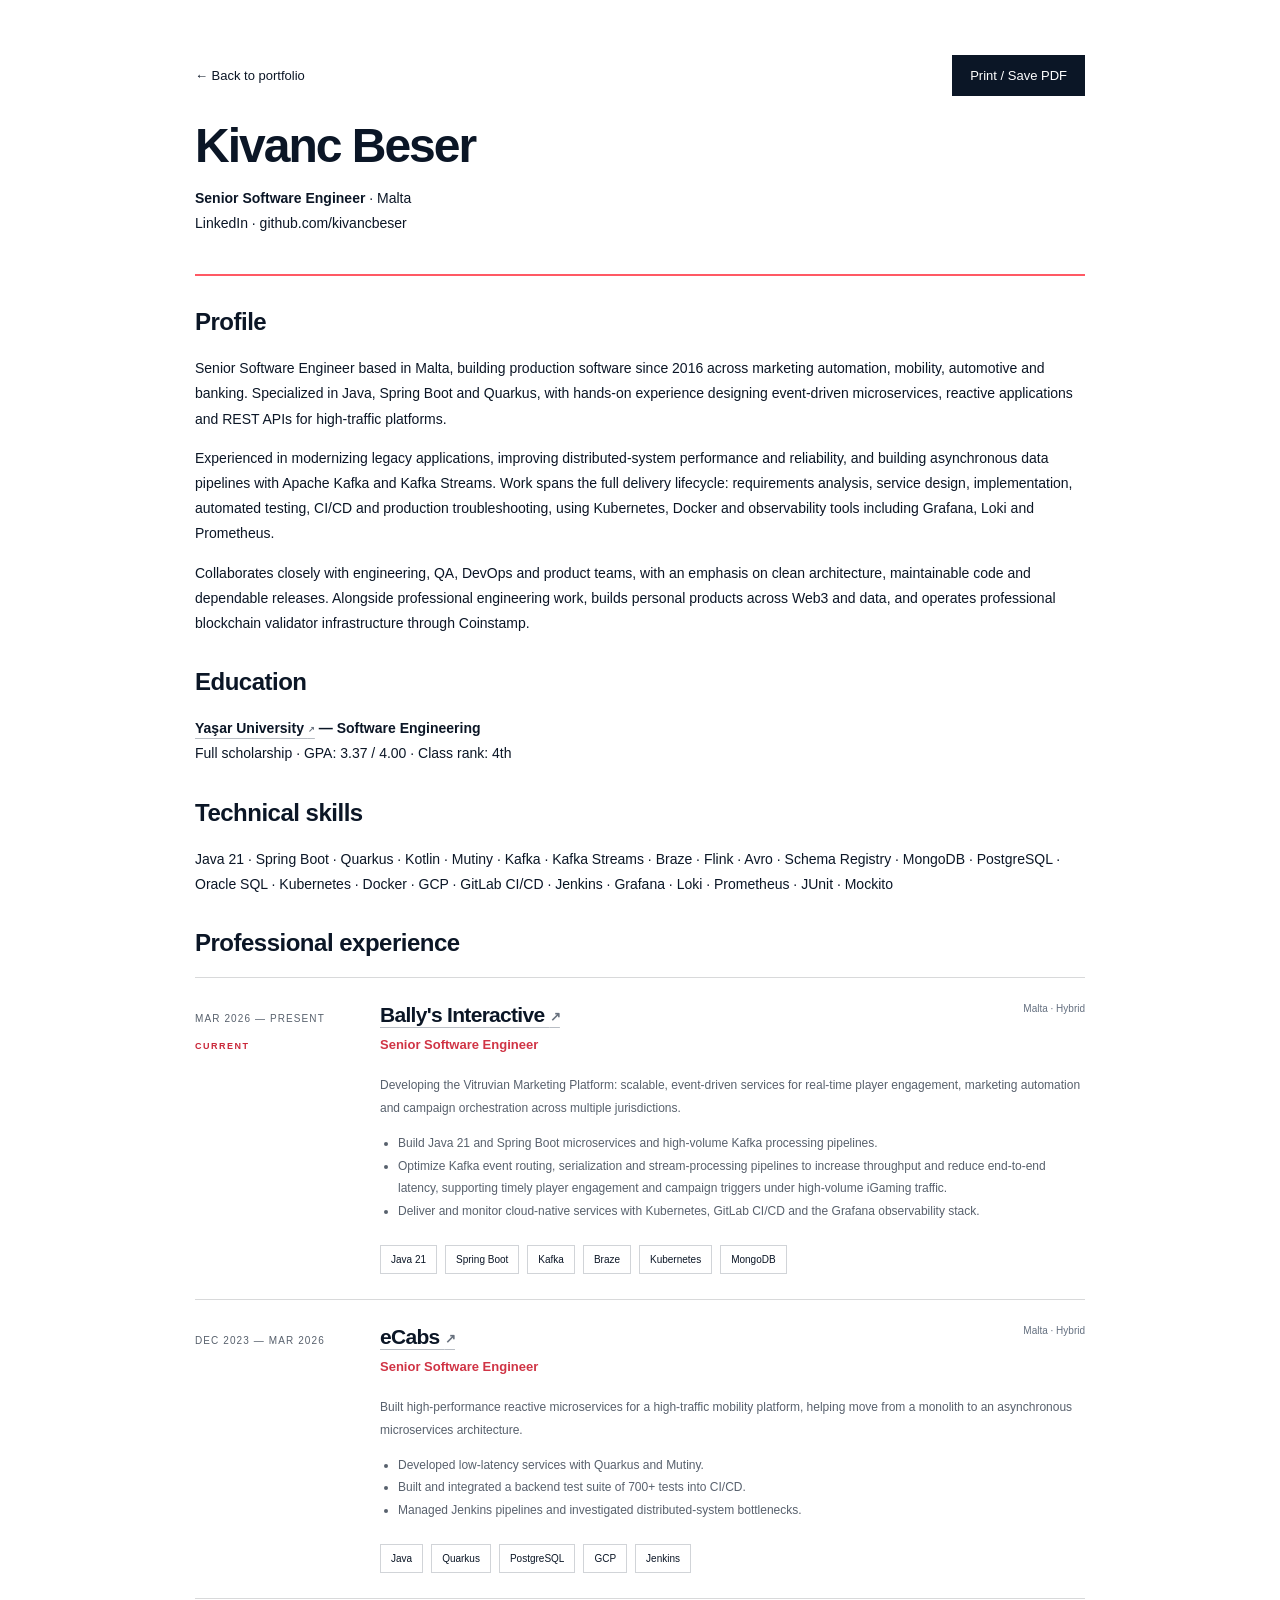
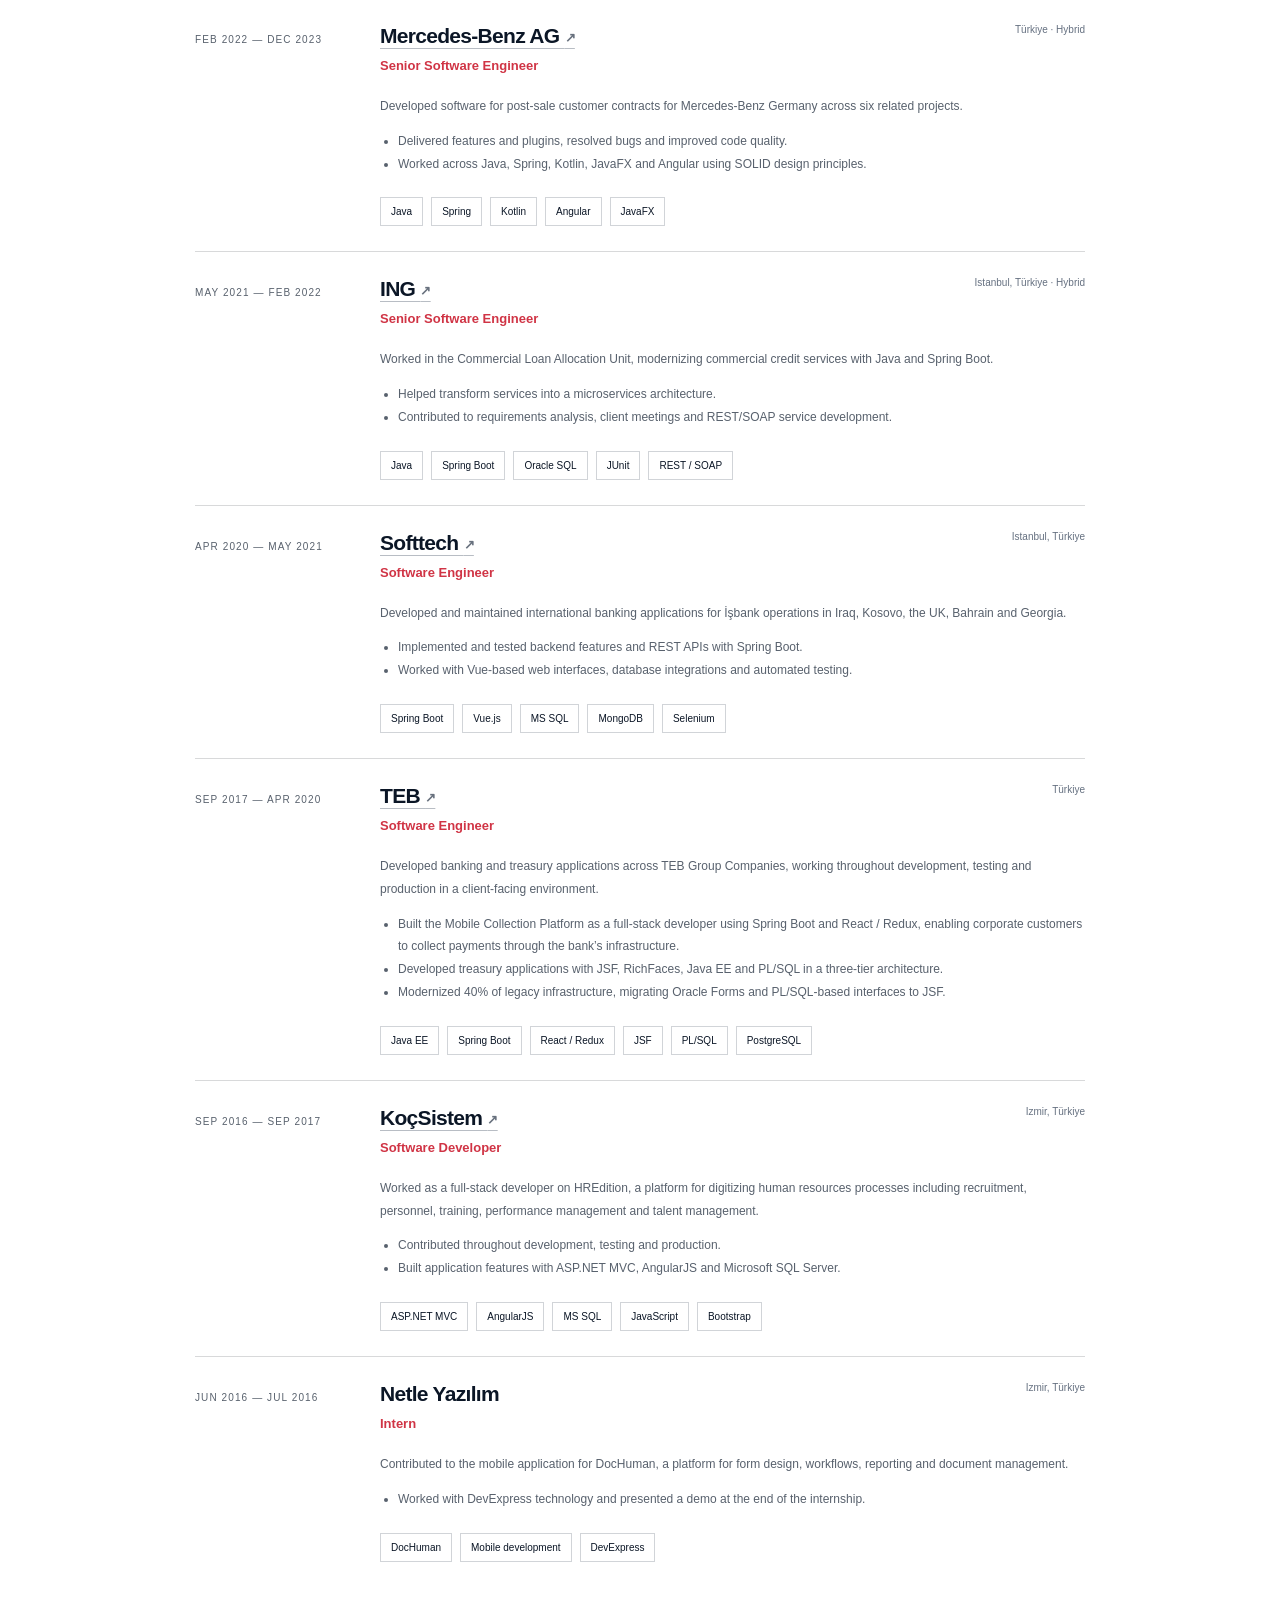
==== commit dd35a6c3: "Highlight Kafka performance in iGaming and add Braze to stack" ====
--- a/cv.html
+++ b/cv.html
@@ -1,5 +1,5 @@
-<!doctype html><html lang="en"><head><meta charset="utf-8"><meta name="viewport" content="width=device-width,initial-scale=1"><title>Kivanc Beser — CV</title><link rel="stylesheet" href="style.css"><style>body{background:white}.cv{max-width:960px;margin:auto;padding:55px 35px}.cv h1{font-size:48px;letter-spacing:-2px;margin:24px 0 10px}.cv-head{border-bottom:2px solid #ff5964;padding-bottom:24px}.cv-head p{line-height:1.8;font-size:14px}.cv h2{font-size:24px;letter-spacing:-.5px;margin:32px 0 20px}.cv .job{grid-template-columns:160px 1fr;gap:25px;padding:25px 0}.cv .job h3{font-size:21px}.cv .job p,.cv .job li{font-size:12px}.cv .job-header{align-items:start}.cv .job-header>span{font-size:10px}.cv-summary{font-size:14px;line-height:1.8}.cv-controls{display:flex;justify-content:space-between;align-items:center;font-size:13px}.cv-controls button{background:#0b1626;color:white;border:0;padding:13px 18px;cursor:pointer}@media(max-width:680px){.cv{padding:30px 6%}.cv .job{grid-template-columns:1fr}.cv h1{font-size:40px}}@media print{@page{margin:15mm}body{color:#111}.cv{padding:0;max-width:none}.cv-controls{display:none}.cv h1{font-size:32px;margin-top:0}.cv h2{margin-top:24px}.cv .job{break-inside:avoid;grid-template-columns:130px 1fr;padding:18px 0}.cv .job p,.cv .job li{font-size:10px}.cv .tags span{font-size:8px;padding:4px 6px}.cv .current{color:#111}.cv a{color:inherit}.cv-head p{font-size:11px}.cv-summary{font-size:11px}}</style></head><body><main class="cv"><div class="cv-controls"><a href="index.html">← Back to portfolio</a><button onclick="window.print()">Print / Save PDF</button></div><header class="cv-head"><h1>Kivanc Beser</h1><p><strong>Senior Software Engineer</strong> · Malta<br><a href="https://www.linkedin.com/in/kivancenesbeser/">LinkedIn</a> · <a href="https://github.com/kivancbeser">github.com/kivancbeser</a></p></header><h2>Profile</h2><p class="cv-summary">Senior Software Engineer based in Malta, building production software since 2016 across marketing automation, mobility, automotive and banking. Specialized in Java, Spring Boot and Quarkus, with hands-on experience designing event-driven microservices, reactive applications and REST APIs for high-traffic platforms.</p><p class="cv-summary">Experienced in modernizing legacy applications, improving distributed-system performance and reliability, and building asynchronous data pipelines with Apache Kafka and Kafka Streams. Work spans the full delivery lifecycle: requirements analysis, service design, implementation, automated testing, CI/CD and production troubleshooting, using Kubernetes, Docker and observability tools including Grafana, Loki and Prometheus.</p><p class="cv-summary">Collaborates closely with engineering, QA, DevOps and product teams, with an emphasis on clean architecture, maintainable code and dependable releases. Alongside professional engineering work, builds personal products across Web3 and data, and operates professional blockchain validator infrastructure through Coinstamp.</p><h2>Education</h2><p class="cv-summary"><strong><a class="company-link" href="https://www.yasar.edu.tr/en/" target="_blank" rel="noopener noreferrer">Yaşar University <span aria-hidden="true">↗</span></a> — Software Engineering</strong><br>Full scholarship · GPA: 3.37 / 4.00 · Class rank: 4th</p><h2>Technical skills</h2><p class="cv-summary">Java 21 · Spring Boot · Quarkus · Kotlin · Mutiny · Kafka · Kafka Streams · Flink · Avro · Schema Registry · MongoDB · PostgreSQL · Oracle SQL · Kubernetes · Docker · GCP · GitLab CI/CD · Jenkins · Grafana · Loki · Prometheus · JUnit · Mockito</p><h2>Professional experience</h2><div class="timeline">
-<article class="job"><div class="job-date">MAR 2026 — PRESENT<span class="current">CURRENT</span></div><div class="job-body"><div class="job-header"><h3><a class="company-link" href="https://www.ballys.com/Our-Brands/ballys-interactive-international/default.aspx" target="_blank" rel="noopener noreferrer" aria-label="Bally&#x27;s Interactive official website (opens in a new tab)">Bally's Interactive <span aria-hidden="true">↗</span></a></h3><span>Malta · Hybrid</span></div><h4>Senior Software Engineer</h4><p>Developing the Vitruvian Marketing Platform: scalable, event-driven services for real-time player engagement, marketing automation and campaign orchestration across multiple jurisdictions.</p><ul><li>Build Java 21 and Spring Boot microservices and high-volume Kafka processing pipelines.</li><li>Improve throughput, latency and reliability across event routing and stream processing.</li><li>Deliver and monitor cloud-native services with Kubernetes, GitLab CI/CD and the Grafana observability stack.</li></ul><div class="tags"><span>Java 21</span><span>Spring Boot</span><span>Kafka</span><span>Kubernetes</span><span>MongoDB</span></div></div></article>
+<!doctype html><html lang="en"><head><meta charset="utf-8"><meta name="viewport" content="width=device-width,initial-scale=1"><title>Kivanc Beser — CV</title><link rel="stylesheet" href="style.css"><style>body{background:white}.cv{max-width:960px;margin:auto;padding:55px 35px}.cv h1{font-size:48px;letter-spacing:-2px;margin:24px 0 10px}.cv-head{border-bottom:2px solid #ff5964;padding-bottom:24px}.cv-head p{line-height:1.8;font-size:14px}.cv h2{font-size:24px;letter-spacing:-.5px;margin:32px 0 20px}.cv .job{grid-template-columns:160px 1fr;gap:25px;padding:25px 0}.cv .job h3{font-size:21px}.cv .job p,.cv .job li{font-size:12px}.cv .job-header{align-items:start}.cv .job-header>span{font-size:10px}.cv-summary{font-size:14px;line-height:1.8}.cv-controls{display:flex;justify-content:space-between;align-items:center;font-size:13px}.cv-controls button{background:#0b1626;color:white;border:0;padding:13px 18px;cursor:pointer}@media(max-width:680px){.cv{padding:30px 6%}.cv .job{grid-template-columns:1fr}.cv h1{font-size:40px}}@media print{@page{margin:15mm}body{color:#111}.cv{padding:0;max-width:none}.cv-controls{display:none}.cv h1{font-size:32px;margin-top:0}.cv h2{margin-top:24px}.cv .job{break-inside:avoid;grid-template-columns:130px 1fr;padding:18px 0}.cv .job p,.cv .job li{font-size:10px}.cv .tags span{font-size:8px;padding:4px 6px}.cv .current{color:#111}.cv a{color:inherit}.cv-head p{font-size:11px}.cv-summary{font-size:11px}}</style></head><body><main class="cv"><div class="cv-controls"><a href="index.html">← Back to portfolio</a><button onclick="window.print()">Print / Save PDF</button></div><header class="cv-head"><h1>Kivanc Beser</h1><p><strong>Senior Software Engineer</strong> · Malta<br><a href="https://www.linkedin.com/in/kivancenesbeser/">LinkedIn</a> · <a href="https://github.com/kivancbeser">github.com/kivancbeser</a></p></header><h2>Profile</h2><p class="cv-summary">Senior Software Engineer based in Malta, building production software since 2016 across marketing automation, mobility, automotive and banking. Specialized in Java, Spring Boot and Quarkus, with hands-on experience designing event-driven microservices, reactive applications and REST APIs for high-traffic platforms.</p><p class="cv-summary">Experienced in modernizing legacy applications, improving distributed-system performance and reliability, and building asynchronous data pipelines with Apache Kafka and Kafka Streams. Work spans the full delivery lifecycle: requirements analysis, service design, implementation, automated testing, CI/CD and production troubleshooting, using Kubernetes, Docker and observability tools including Grafana, Loki and Prometheus.</p><p class="cv-summary">Collaborates closely with engineering, QA, DevOps and product teams, with an emphasis on clean architecture, maintainable code and dependable releases. Alongside professional engineering work, builds personal products across Web3 and data, and operates professional blockchain validator infrastructure through Coinstamp.</p><h2>Education</h2><p class="cv-summary"><strong><a class="company-link" href="https://www.yasar.edu.tr/en/" target="_blank" rel="noopener noreferrer">Yaşar University <span aria-hidden="true">↗</span></a> — Software Engineering</strong><br>Full scholarship · GPA: 3.37 / 4.00 · Class rank: 4th</p><h2>Technical skills</h2><p class="cv-summary">Java 21 · Spring Boot · Quarkus · Kotlin · Mutiny · Kafka · Kafka Streams · Braze · Flink · Avro · Schema Registry · MongoDB · PostgreSQL · Oracle SQL · Kubernetes · Docker · GCP · GitLab CI/CD · Jenkins · Grafana · Loki · Prometheus · JUnit · Mockito</p><h2>Professional experience</h2><div class="timeline">
+<article class="job"><div class="job-date">MAR 2026 — PRESENT<span class="current">CURRENT</span></div><div class="job-body"><div class="job-header"><h3><a class="company-link" href="https://www.ballys.com/Our-Brands/ballys-interactive-international/default.aspx" target="_blank" rel="noopener noreferrer" aria-label="Bally&#x27;s Interactive official website (opens in a new tab)">Bally's Interactive <span aria-hidden="true">↗</span></a></h3><span>Malta · Hybrid</span></div><h4>Senior Software Engineer</h4><p>Developing the Vitruvian Marketing Platform: scalable, event-driven services for real-time player engagement, marketing automation and campaign orchestration across multiple jurisdictions.</p><ul><li>Build Java 21 and Spring Boot microservices and high-volume Kafka processing pipelines.</li><li>Optimize Kafka event routing, serialization and stream-processing pipelines to increase throughput and reduce end-to-end latency, supporting timely player engagement and campaign triggers under high-volume iGaming traffic.</li><li>Deliver and monitor cloud-native services with Kubernetes, GitLab CI/CD and the Grafana observability stack.</li></ul><div class="tags"><span>Java 21</span><span>Spring Boot</span><span>Kafka</span><span>Braze</span><span>Kubernetes</span><span>MongoDB</span></div></div></article>
 <article class="job"><div class="job-date">DEC 2023 — MAR 2026</div><div class="job-body"><div class="job-header"><h3><a class="company-link" href="https://ecabstech.com/" target="_blank" rel="noopener noreferrer" aria-label="eCabs official website (opens in a new tab)">eCabs <span aria-hidden="true">↗</span></a></h3><span>Malta · Hybrid</span></div><h4>Senior Software Engineer</h4><p>Built high-performance reactive microservices for a high-traffic mobility platform, helping move from a monolith to an asynchronous microservices architecture.</p><ul><li>Developed low-latency services with Quarkus and Mutiny.</li><li>Built and integrated a backend test suite of 700+ tests into CI/CD.</li><li>Managed Jenkins pipelines and investigated distributed-system bottlenecks.</li></ul><div class="tags"><span>Java</span><span>Quarkus</span><span>PostgreSQL</span><span>GCP</span><span>Jenkins</span></div></div></article>
 <article class="job"><div class="job-date">FEB 2022 — DEC 2023</div><div class="job-body"><div class="job-header"><h3><a class="company-link" href="https://www.mercedes-benz.com/en/" target="_blank" rel="noopener noreferrer" aria-label="Mercedes-Benz AG official website (opens in a new tab)">Mercedes-Benz AG <span aria-hidden="true">↗</span></a></h3><span>Türkiye · Hybrid</span></div><h4>Senior Software Engineer</h4><p>Developed software for post-sale customer contracts for Mercedes-Benz Germany across six related projects.</p><ul><li>Delivered features and plugins, resolved bugs and improved code quality.</li><li>Worked across Java, Spring, Kotlin, JavaFX and Angular using SOLID design principles.</li></ul><div class="tags"><span>Java</span><span>Spring</span><span>Kotlin</span><span>Angular</span><span>JavaFX</span></div></div></article>
 <article class="job"><div class="job-date">MAY 2021 — FEB 2022</div><div class="job-body"><div class="job-header"><h3><a class="company-link" href="https://ing.com/?Language=EN" target="_blank" rel="noopener noreferrer" aria-label="ING official website (opens in a new tab)">ING <span aria-hidden="true">↗</span></a></h3><span>Istanbul, Türkiye · Hybrid</span></div><h4>Senior Software Engineer</h4><p>Worked in the Commercial Loan Allocation Unit, modernizing commercial credit services with Java and Spring Boot.</p><ul><li>Helped transform services into a microservices architecture.</li><li>Contributed to requirements analysis, client meetings and REST/SOAP service development.</li></ul><div class="tags"><span>Java</span><span>Spring Boot</span><span>Oracle SQL</span><span>JUnit</span><span>REST / SOAP</span></div></div></article>
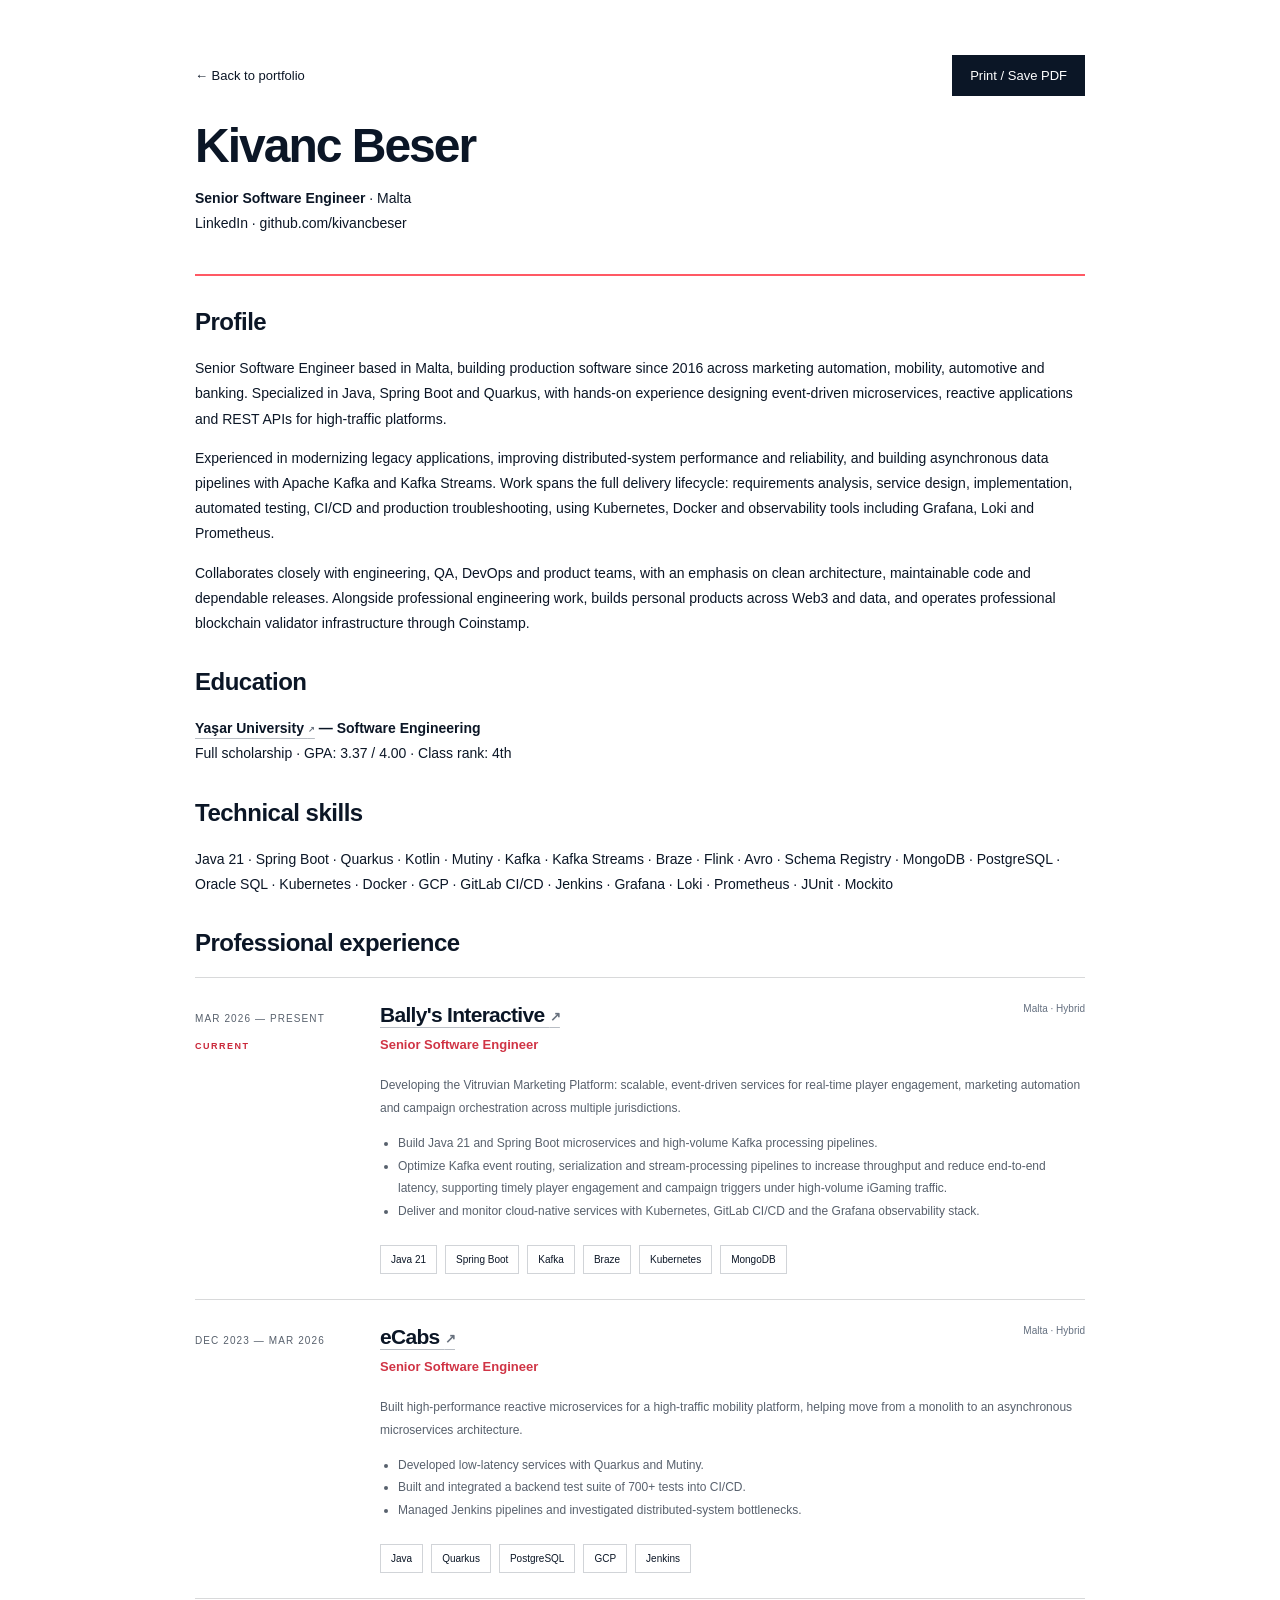
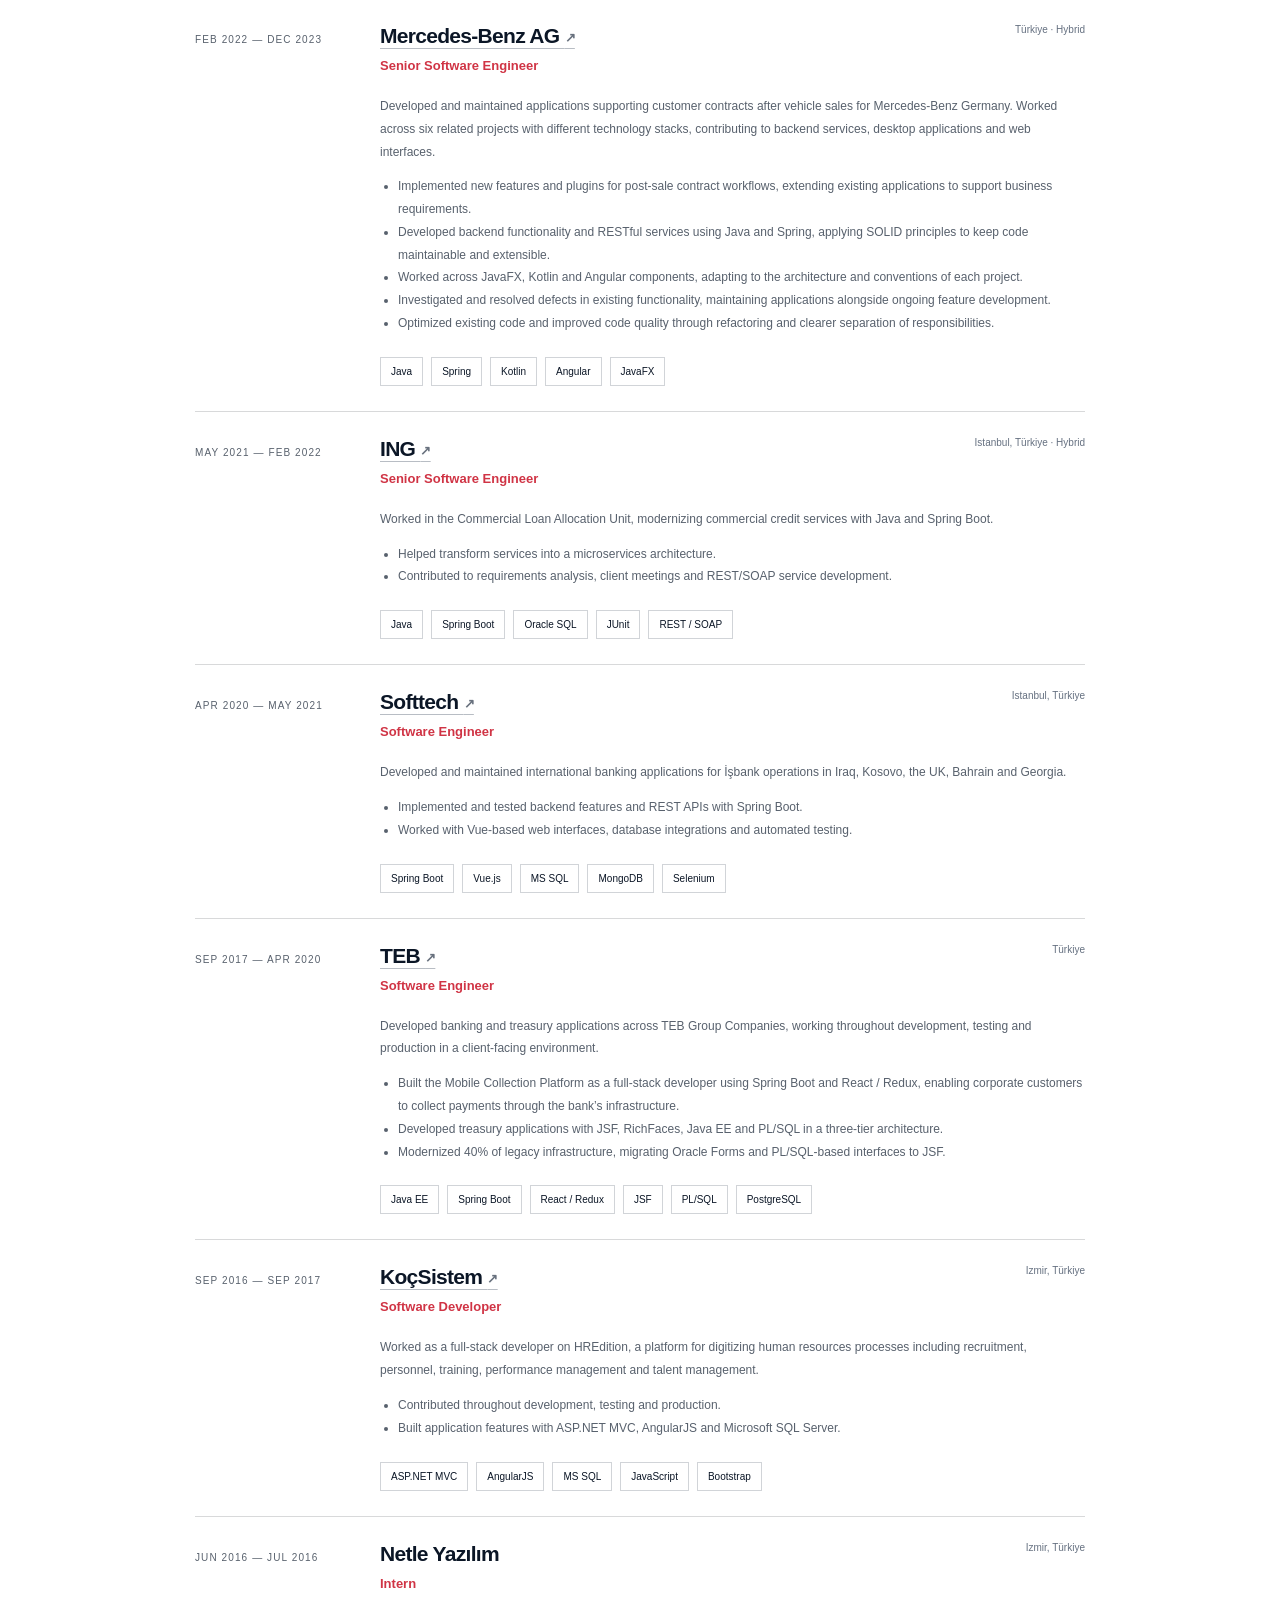
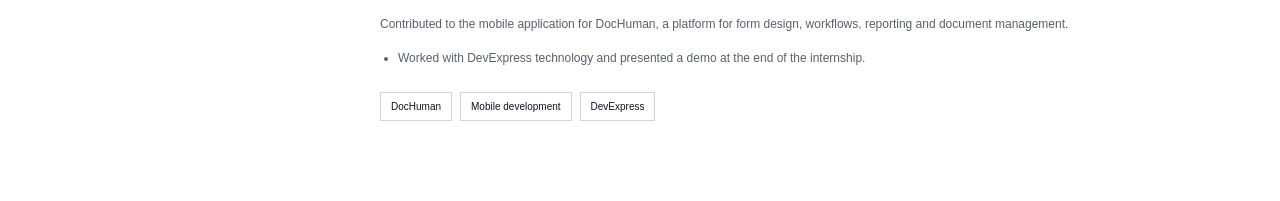
==== commit ed6e70e0: "Expand Mercedes-Benz experience in portfolio and CV" ====
--- a/cv.html
+++ b/cv.html
@@ -1,7 +1,7 @@
 <!doctype html><html lang="en"><head><meta charset="utf-8"><meta name="viewport" content="width=device-width,initial-scale=1"><title>Kivanc Beser — CV</title><link rel="stylesheet" href="style.css"><style>body{background:white}.cv{max-width:960px;margin:auto;padding:55px 35px}.cv h1{font-size:48px;letter-spacing:-2px;margin:24px 0 10px}.cv-head{border-bottom:2px solid #ff5964;padding-bottom:24px}.cv-head p{line-height:1.8;font-size:14px}.cv h2{font-size:24px;letter-spacing:-.5px;margin:32px 0 20px}.cv .job{grid-template-columns:160px 1fr;gap:25px;padding:25px 0}.cv .job h3{font-size:21px}.cv .job p,.cv .job li{font-size:12px}.cv .job-header{align-items:start}.cv .job-header>span{font-size:10px}.cv-summary{font-size:14px;line-height:1.8}.cv-controls{display:flex;justify-content:space-between;align-items:center;font-size:13px}.cv-controls button{background:#0b1626;color:white;border:0;padding:13px 18px;cursor:pointer}@media(max-width:680px){.cv{padding:30px 6%}.cv .job{grid-template-columns:1fr}.cv h1{font-size:40px}}@media print{@page{margin:15mm}body{color:#111}.cv{padding:0;max-width:none}.cv-controls{display:none}.cv h1{font-size:32px;margin-top:0}.cv h2{margin-top:24px}.cv .job{break-inside:avoid;grid-template-columns:130px 1fr;padding:18px 0}.cv .job p,.cv .job li{font-size:10px}.cv .tags span{font-size:8px;padding:4px 6px}.cv .current{color:#111}.cv a{color:inherit}.cv-head p{font-size:11px}.cv-summary{font-size:11px}}</style></head><body><main class="cv"><div class="cv-controls"><a href="index.html">← Back to portfolio</a><button onclick="window.print()">Print / Save PDF</button></div><header class="cv-head"><h1>Kivanc Beser</h1><p><strong>Senior Software Engineer</strong> · Malta<br><a href="https://www.linkedin.com/in/kivancenesbeser/">LinkedIn</a> · <a href="https://github.com/kivancbeser">github.com/kivancbeser</a></p></header><h2>Profile</h2><p class="cv-summary">Senior Software Engineer based in Malta, building production software since 2016 across marketing automation, mobility, automotive and banking. Specialized in Java, Spring Boot and Quarkus, with hands-on experience designing event-driven microservices, reactive applications and REST APIs for high-traffic platforms.</p><p class="cv-summary">Experienced in modernizing legacy applications, improving distributed-system performance and reliability, and building asynchronous data pipelines with Apache Kafka and Kafka Streams. Work spans the full delivery lifecycle: requirements analysis, service design, implementation, automated testing, CI/CD and production troubleshooting, using Kubernetes, Docker and observability tools including Grafana, Loki and Prometheus.</p><p class="cv-summary">Collaborates closely with engineering, QA, DevOps and product teams, with an emphasis on clean architecture, maintainable code and dependable releases. Alongside professional engineering work, builds personal products across Web3 and data, and operates professional blockchain validator infrastructure through Coinstamp.</p><h2>Education</h2><p class="cv-summary"><strong><a class="company-link" href="https://www.yasar.edu.tr/en/" target="_blank" rel="noopener noreferrer">Yaşar University <span aria-hidden="true">↗</span></a> — Software Engineering</strong><br>Full scholarship · GPA: 3.37 / 4.00 · Class rank: 4th</p><h2>Technical skills</h2><p class="cv-summary">Java 21 · Spring Boot · Quarkus · Kotlin · Mutiny · Kafka · Kafka Streams · Braze · Flink · Avro · Schema Registry · MongoDB · PostgreSQL · Oracle SQL · Kubernetes · Docker · GCP · GitLab CI/CD · Jenkins · Grafana · Loki · Prometheus · JUnit · Mockito</p><h2>Professional experience</h2><div class="timeline">
 <article class="job"><div class="job-date">MAR 2026 — PRESENT<span class="current">CURRENT</span></div><div class="job-body"><div class="job-header"><h3><a class="company-link" href="https://www.ballys.com/Our-Brands/ballys-interactive-international/default.aspx" target="_blank" rel="noopener noreferrer" aria-label="Bally&#x27;s Interactive official website (opens in a new tab)">Bally's Interactive <span aria-hidden="true">↗</span></a></h3><span>Malta · Hybrid</span></div><h4>Senior Software Engineer</h4><p>Developing the Vitruvian Marketing Platform: scalable, event-driven services for real-time player engagement, marketing automation and campaign orchestration across multiple jurisdictions.</p><ul><li>Build Java 21 and Spring Boot microservices and high-volume Kafka processing pipelines.</li><li>Optimize Kafka event routing, serialization and stream-processing pipelines to increase throughput and reduce end-to-end latency, supporting timely player engagement and campaign triggers under high-volume iGaming traffic.</li><li>Deliver and monitor cloud-native services with Kubernetes, GitLab CI/CD and the Grafana observability stack.</li></ul><div class="tags"><span>Java 21</span><span>Spring Boot</span><span>Kafka</span><span>Braze</span><span>Kubernetes</span><span>MongoDB</span></div></div></article>
 <article class="job"><div class="job-date">DEC 2023 — MAR 2026</div><div class="job-body"><div class="job-header"><h3><a class="company-link" href="https://ecabstech.com/" target="_blank" rel="noopener noreferrer" aria-label="eCabs official website (opens in a new tab)">eCabs <span aria-hidden="true">↗</span></a></h3><span>Malta · Hybrid</span></div><h4>Senior Software Engineer</h4><p>Built high-performance reactive microservices for a high-traffic mobility platform, helping move from a monolith to an asynchronous microservices architecture.</p><ul><li>Developed low-latency services with Quarkus and Mutiny.</li><li>Built and integrated a backend test suite of 700+ tests into CI/CD.</li><li>Managed Jenkins pipelines and investigated distributed-system bottlenecks.</li></ul><div class="tags"><span>Java</span><span>Quarkus</span><span>PostgreSQL</span><span>GCP</span><span>Jenkins</span></div></div></article>
-<article class="job"><div class="job-date">FEB 2022 — DEC 2023</div><div class="job-body"><div class="job-header"><h3><a class="company-link" href="https://www.mercedes-benz.com/en/" target="_blank" rel="noopener noreferrer" aria-label="Mercedes-Benz AG official website (opens in a new tab)">Mercedes-Benz AG <span aria-hidden="true">↗</span></a></h3><span>Türkiye · Hybrid</span></div><h4>Senior Software Engineer</h4><p>Developed software for post-sale customer contracts for Mercedes-Benz Germany across six related projects.</p><ul><li>Delivered features and plugins, resolved bugs and improved code quality.</li><li>Worked across Java, Spring, Kotlin, JavaFX and Angular using SOLID design principles.</li></ul><div class="tags"><span>Java</span><span>Spring</span><span>Kotlin</span><span>Angular</span><span>JavaFX</span></div></div></article>
+<article class="job"><div class="job-date">FEB 2022 — DEC 2023</div><div class="job-body"><div class="job-header"><h3><a class="company-link" href="https://www.mercedes-benz.com/en/" target="_blank" rel="noopener noreferrer" aria-label="Mercedes-Benz AG official website (opens in a new tab)">Mercedes-Benz AG <span aria-hidden="true">↗</span></a></h3><span>Türkiye · Hybrid</span></div><h4>Senior Software Engineer</h4><p>Developed and maintained applications supporting customer contracts after vehicle sales for Mercedes-Benz Germany. Worked across six related projects with different technology stacks, contributing to backend services, desktop applications and web interfaces.</p><ul><li>Implemented new features and plugins for post-sale contract workflows, extending existing applications to support business requirements.</li><li>Developed backend functionality and RESTful services using Java and Spring, applying SOLID principles to keep code maintainable and extensible.</li><li>Worked across JavaFX, Kotlin and Angular components, adapting to the architecture and conventions of each project.</li><li>Investigated and resolved defects in existing functionality, maintaining applications alongside ongoing feature development.</li><li>Optimized existing code and improved code quality through refactoring and clearer separation of responsibilities.</li></ul><div class="tags"><span>Java</span><span>Spring</span><span>Kotlin</span><span>Angular</span><span>JavaFX</span></div></div></article>
 <article class="job"><div class="job-date">MAY 2021 — FEB 2022</div><div class="job-body"><div class="job-header"><h3><a class="company-link" href="https://ing.com/?Language=EN" target="_blank" rel="noopener noreferrer" aria-label="ING official website (opens in a new tab)">ING <span aria-hidden="true">↗</span></a></h3><span>Istanbul, Türkiye · Hybrid</span></div><h4>Senior Software Engineer</h4><p>Worked in the Commercial Loan Allocation Unit, modernizing commercial credit services with Java and Spring Boot.</p><ul><li>Helped transform services into a microservices architecture.</li><li>Contributed to requirements analysis, client meetings and REST/SOAP service development.</li></ul><div class="tags"><span>Java</span><span>Spring Boot</span><span>Oracle SQL</span><span>JUnit</span><span>REST / SOAP</span></div></div></article>
 <article class="job"><div class="job-date">APR 2020 — MAY 2021</div><div class="job-body"><div class="job-header"><h3><a class="company-link" href="https://softtech.com.tr/en/" target="_blank" rel="noopener noreferrer" aria-label="Softtech official website (opens in a new tab)">Softtech <span aria-hidden="true">↗</span></a></h3><span>Istanbul, Türkiye</span></div><h4>Software Engineer</h4><p>Developed and maintained international banking applications for İşbank operations in Iraq, Kosovo, the UK, Bahrain and Georgia.</p><ul><li>Implemented and tested backend features and REST APIs with Spring Boot.</li><li>Worked with Vue-based web interfaces, database integrations and automated testing.</li></ul><div class="tags"><span>Spring Boot</span><span>Vue.js</span><span>MS SQL</span><span>MongoDB</span><span>Selenium</span></div></div></article>
 <article class="job"><div class="job-date">SEP 2017 — APR 2020</div><div class="job-body"><div class="job-header"><h3><a class="company-link" href="https://www.teb.com.tr/en/" target="_blank" rel="noopener noreferrer" aria-label="TEB official website (opens in a new tab)">TEB <span aria-hidden="true">↗</span></a></h3><span>Türkiye</span></div><h4>Software Engineer</h4><p>Developed banking and treasury applications across TEB Group Companies, working throughout development, testing and production in a client-facing environment.</p><ul><li>Built the Mobile Collection Platform as a full-stack developer using Spring Boot and React / Redux, enabling corporate customers to collect payments through the bank’s infrastructure.</li><li>Developed treasury applications with JSF, RichFaces, Java EE and PL/SQL in a three-tier architecture.</li><li>Modernized 40% of legacy infrastructure, migrating Oracle Forms and PL/SQL-based interfaces to JSF.</li></ul><div class="tags"><span>Java EE</span><span>Spring Boot</span><span>React / Redux</span><span>JSF</span><span>PL/SQL</span><span>PostgreSQL</span></div></div></article>
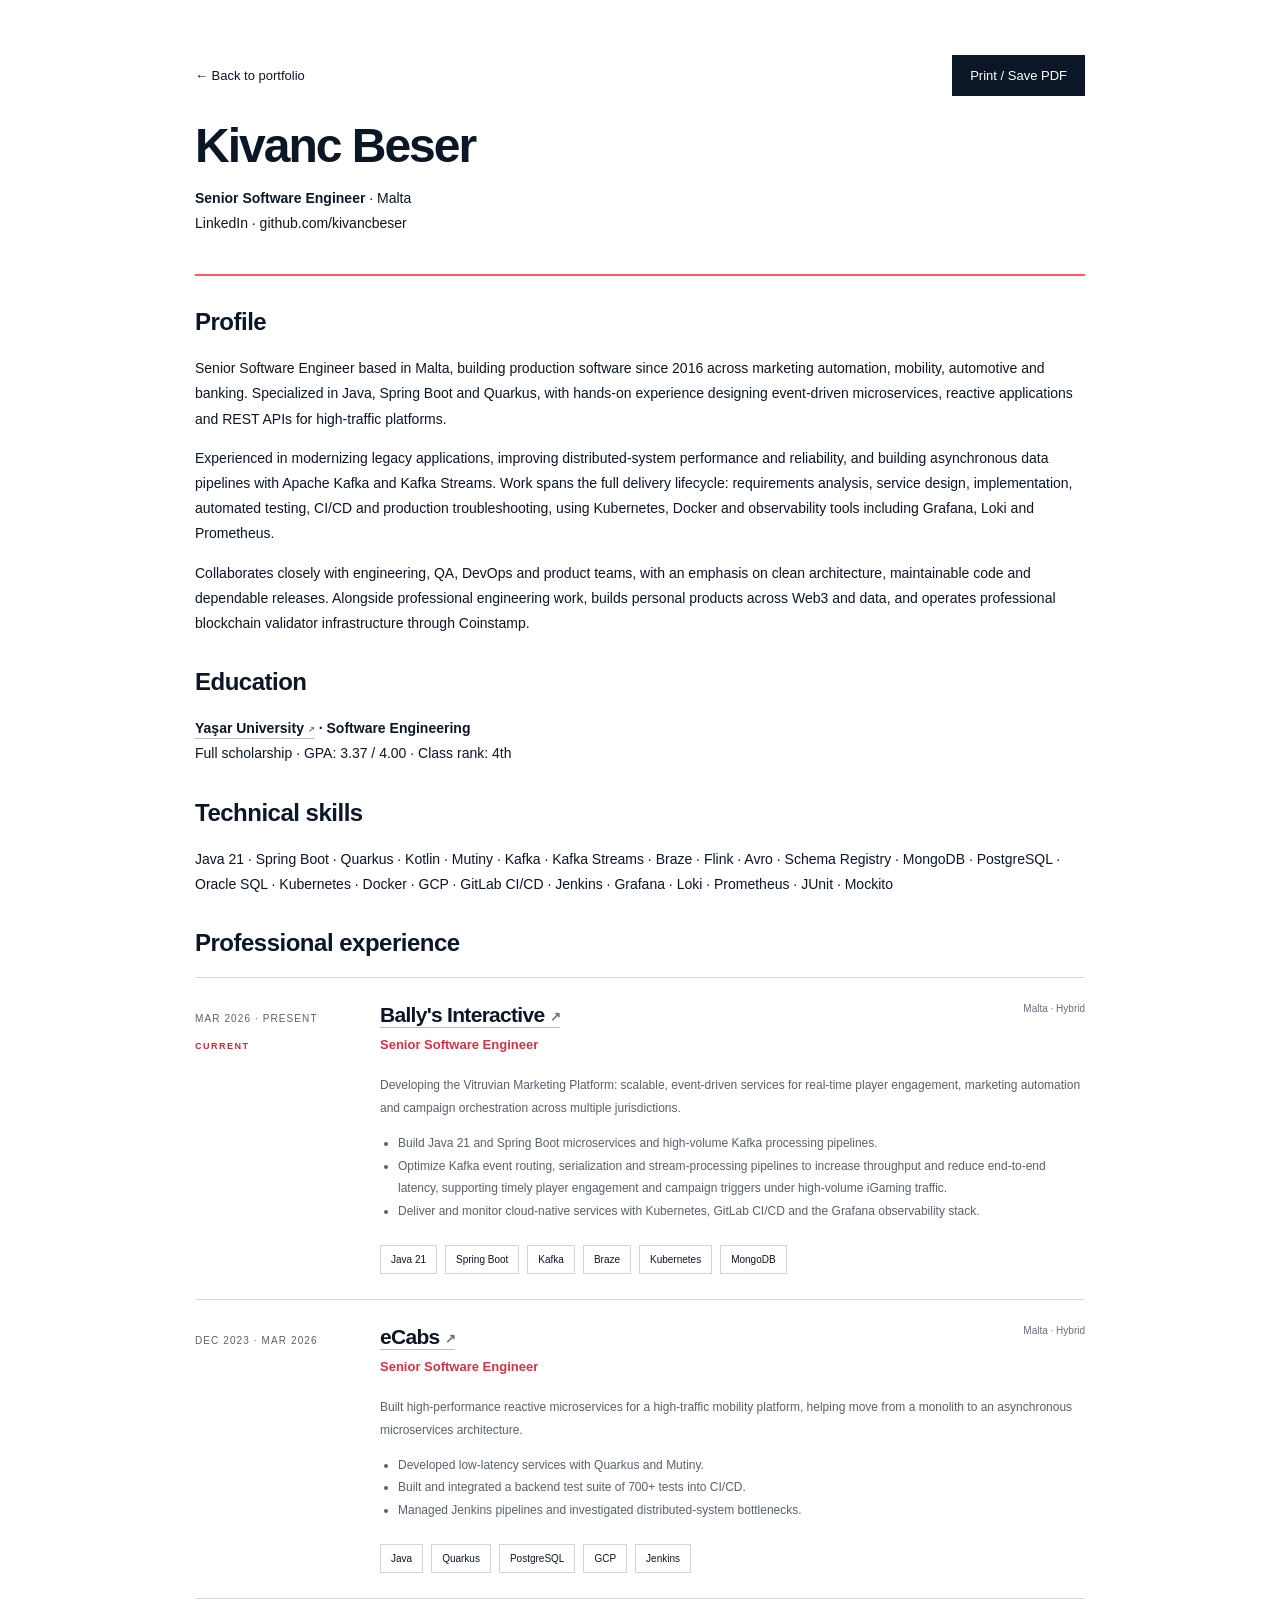
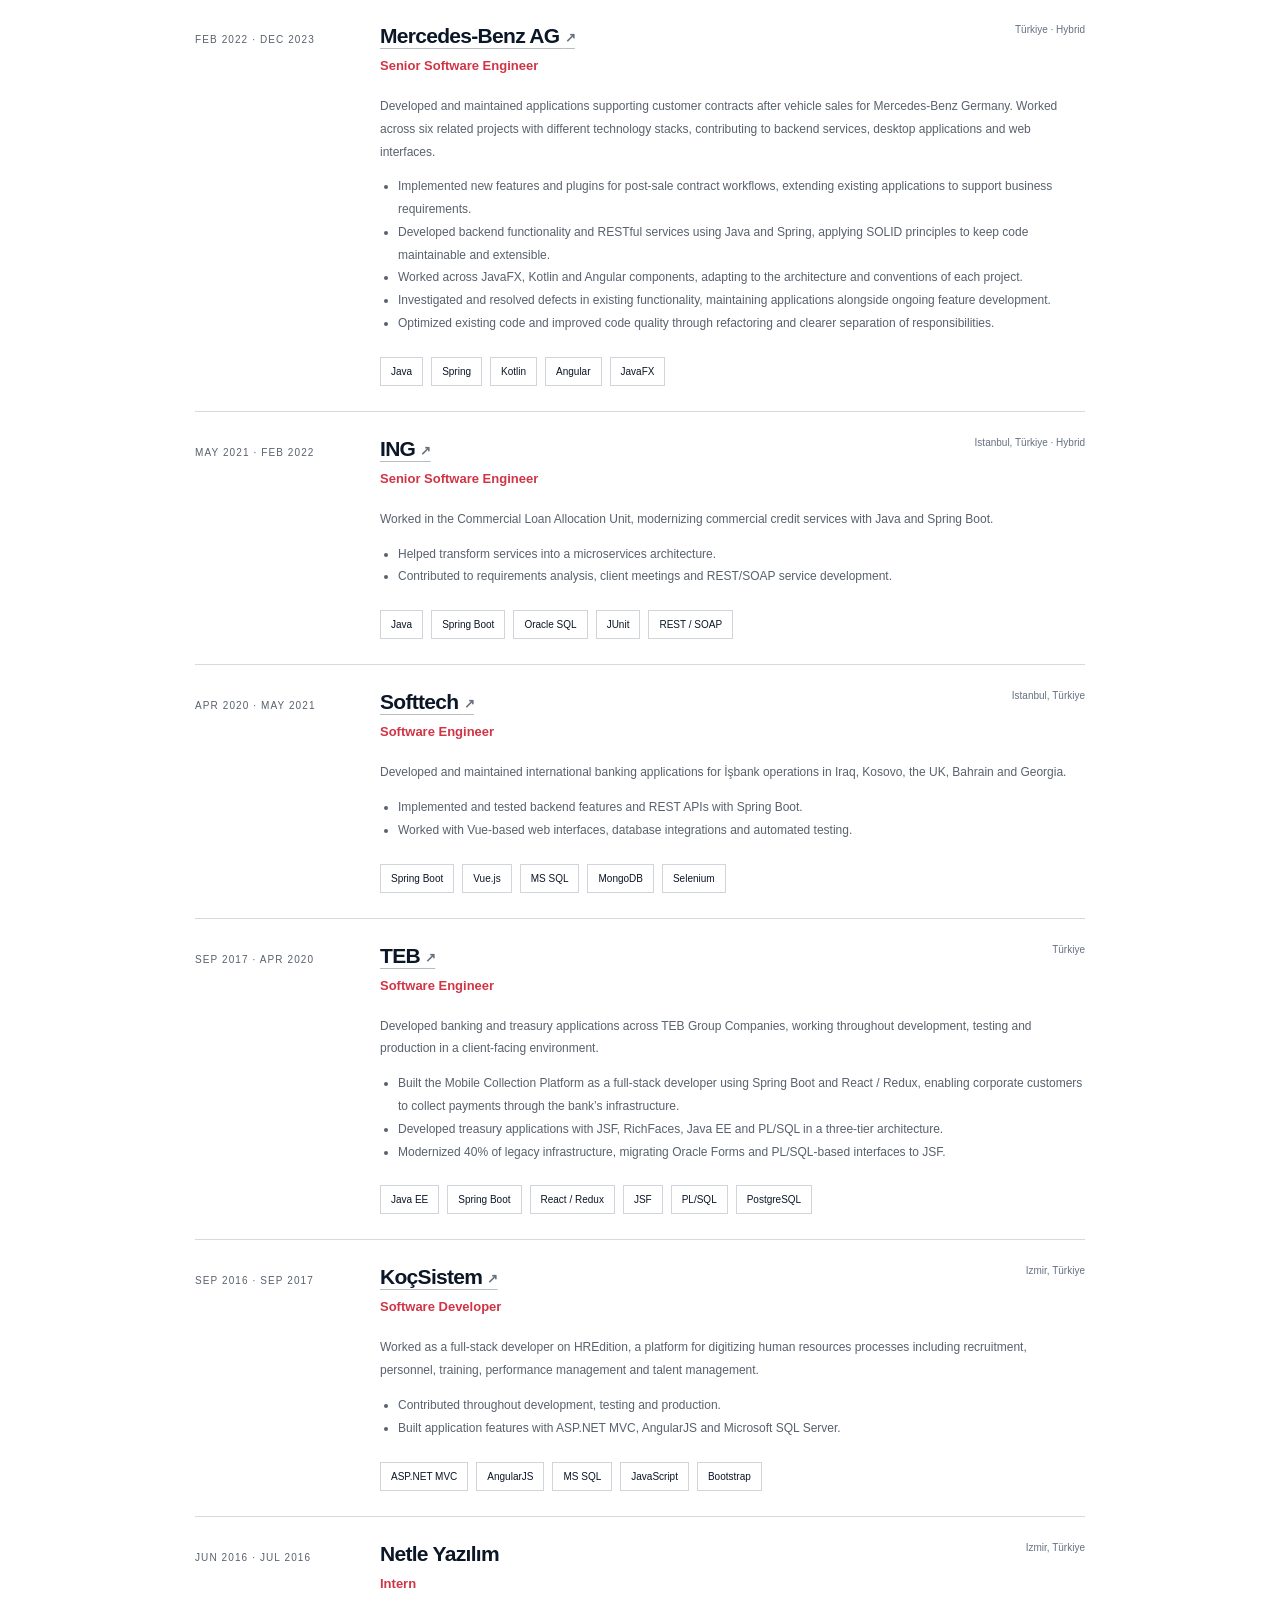
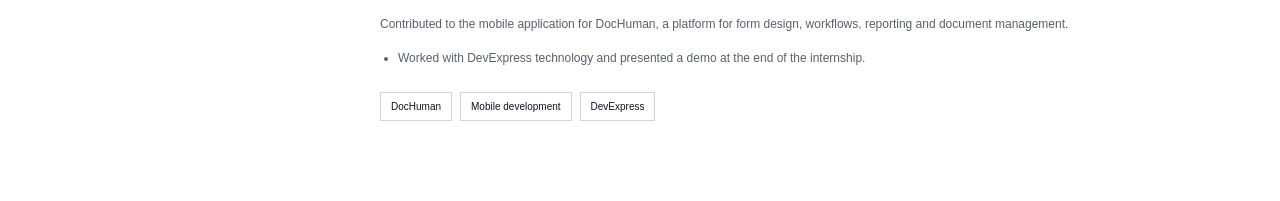
==== commit fe692125: "Remove long dashes and replace technical diagram with abstract artwork" ====
--- a/cv.html
+++ b/cv.html
@@ -1,10 +1,10 @@
-<!doctype html><html lang="en"><head><meta charset="utf-8"><meta name="viewport" content="width=device-width,initial-scale=1"><title>Kivanc Beser — CV</title><link rel="stylesheet" href="style.css"><style>body{background:white}.cv{max-width:960px;margin:auto;padding:55px 35px}.cv h1{font-size:48px;letter-spacing:-2px;margin:24px 0 10px}.cv-head{border-bottom:2px solid #ff5964;padding-bottom:24px}.cv-head p{line-height:1.8;font-size:14px}.cv h2{font-size:24px;letter-spacing:-.5px;margin:32px 0 20px}.cv .job{grid-template-columns:160px 1fr;gap:25px;padding:25px 0}.cv .job h3{font-size:21px}.cv .job p,.cv .job li{font-size:12px}.cv .job-header{align-items:start}.cv .job-header>span{font-size:10px}.cv-summary{font-size:14px;line-height:1.8}.cv-controls{display:flex;justify-content:space-between;align-items:center;font-size:13px}.cv-controls button{background:#0b1626;color:white;border:0;padding:13px 18px;cursor:pointer}@media(max-width:680px){.cv{padding:30px 6%}.cv .job{grid-template-columns:1fr}.cv h1{font-size:40px}}@media print{@page{margin:15mm}body{color:#111}.cv{padding:0;max-width:none}.cv-controls{display:none}.cv h1{font-size:32px;margin-top:0}.cv h2{margin-top:24px}.cv .job{break-inside:avoid;grid-template-columns:130px 1fr;padding:18px 0}.cv .job p,.cv .job li{font-size:10px}.cv .tags span{font-size:8px;padding:4px 6px}.cv .current{color:#111}.cv a{color:inherit}.cv-head p{font-size:11px}.cv-summary{font-size:11px}}</style></head><body><main class="cv"><div class="cv-controls"><a href="index.html">← Back to portfolio</a><button onclick="window.print()">Print / Save PDF</button></div><header class="cv-head"><h1>Kivanc Beser</h1><p><strong>Senior Software Engineer</strong> · Malta<br><a href="https://www.linkedin.com/in/kivancenesbeser/">LinkedIn</a> · <a href="https://github.com/kivancbeser">github.com/kivancbeser</a></p></header><h2>Profile</h2><p class="cv-summary">Senior Software Engineer based in Malta, building production software since 2016 across marketing automation, mobility, automotive and banking. Specialized in Java, Spring Boot and Quarkus, with hands-on experience designing event-driven microservices, reactive applications and REST APIs for high-traffic platforms.</p><p class="cv-summary">Experienced in modernizing legacy applications, improving distributed-system performance and reliability, and building asynchronous data pipelines with Apache Kafka and Kafka Streams. Work spans the full delivery lifecycle: requirements analysis, service design, implementation, automated testing, CI/CD and production troubleshooting, using Kubernetes, Docker and observability tools including Grafana, Loki and Prometheus.</p><p class="cv-summary">Collaborates closely with engineering, QA, DevOps and product teams, with an emphasis on clean architecture, maintainable code and dependable releases. Alongside professional engineering work, builds personal products across Web3 and data, and operates professional blockchain validator infrastructure through Coinstamp.</p><h2>Education</h2><p class="cv-summary"><strong><a class="company-link" href="https://www.yasar.edu.tr/en/" target="_blank" rel="noopener noreferrer">Yaşar University <span aria-hidden="true">↗</span></a> — Software Engineering</strong><br>Full scholarship · GPA: 3.37 / 4.00 · Class rank: 4th</p><h2>Technical skills</h2><p class="cv-summary">Java 21 · Spring Boot · Quarkus · Kotlin · Mutiny · Kafka · Kafka Streams · Braze · Flink · Avro · Schema Registry · MongoDB · PostgreSQL · Oracle SQL · Kubernetes · Docker · GCP · GitLab CI/CD · Jenkins · Grafana · Loki · Prometheus · JUnit · Mockito</p><h2>Professional experience</h2><div class="timeline">
-<article class="job"><div class="job-date">MAR 2026 — PRESENT<span class="current">CURRENT</span></div><div class="job-body"><div class="job-header"><h3><a class="company-link" href="https://www.ballys.com/Our-Brands/ballys-interactive-international/default.aspx" target="_blank" rel="noopener noreferrer" aria-label="Bally&#x27;s Interactive official website (opens in a new tab)">Bally's Interactive <span aria-hidden="true">↗</span></a></h3><span>Malta · Hybrid</span></div><h4>Senior Software Engineer</h4><p>Developing the Vitruvian Marketing Platform: scalable, event-driven services for real-time player engagement, marketing automation and campaign orchestration across multiple jurisdictions.</p><ul><li>Build Java 21 and Spring Boot microservices and high-volume Kafka processing pipelines.</li><li>Optimize Kafka event routing, serialization and stream-processing pipelines to increase throughput and reduce end-to-end latency, supporting timely player engagement and campaign triggers under high-volume iGaming traffic.</li><li>Deliver and monitor cloud-native services with Kubernetes, GitLab CI/CD and the Grafana observability stack.</li></ul><div class="tags"><span>Java 21</span><span>Spring Boot</span><span>Kafka</span><span>Braze</span><span>Kubernetes</span><span>MongoDB</span></div></div></article>
-<article class="job"><div class="job-date">DEC 2023 — MAR 2026</div><div class="job-body"><div class="job-header"><h3><a class="company-link" href="https://ecabstech.com/" target="_blank" rel="noopener noreferrer" aria-label="eCabs official website (opens in a new tab)">eCabs <span aria-hidden="true">↗</span></a></h3><span>Malta · Hybrid</span></div><h4>Senior Software Engineer</h4><p>Built high-performance reactive microservices for a high-traffic mobility platform, helping move from a monolith to an asynchronous microservices architecture.</p><ul><li>Developed low-latency services with Quarkus and Mutiny.</li><li>Built and integrated a backend test suite of 700+ tests into CI/CD.</li><li>Managed Jenkins pipelines and investigated distributed-system bottlenecks.</li></ul><div class="tags"><span>Java</span><span>Quarkus</span><span>PostgreSQL</span><span>GCP</span><span>Jenkins</span></div></div></article>
-<article class="job"><div class="job-date">FEB 2022 — DEC 2023</div><div class="job-body"><div class="job-header"><h3><a class="company-link" href="https://www.mercedes-benz.com/en/" target="_blank" rel="noopener noreferrer" aria-label="Mercedes-Benz AG official website (opens in a new tab)">Mercedes-Benz AG <span aria-hidden="true">↗</span></a></h3><span>Türkiye · Hybrid</span></div><h4>Senior Software Engineer</h4><p>Developed and maintained applications supporting customer contracts after vehicle sales for Mercedes-Benz Germany. Worked across six related projects with different technology stacks, contributing to backend services, desktop applications and web interfaces.</p><ul><li>Implemented new features and plugins for post-sale contract workflows, extending existing applications to support business requirements.</li><li>Developed backend functionality and RESTful services using Java and Spring, applying SOLID principles to keep code maintainable and extensible.</li><li>Worked across JavaFX, Kotlin and Angular components, adapting to the architecture and conventions of each project.</li><li>Investigated and resolved defects in existing functionality, maintaining applications alongside ongoing feature development.</li><li>Optimized existing code and improved code quality through refactoring and clearer separation of responsibilities.</li></ul><div class="tags"><span>Java</span><span>Spring</span><span>Kotlin</span><span>Angular</span><span>JavaFX</span></div></div></article>
-<article class="job"><div class="job-date">MAY 2021 — FEB 2022</div><div class="job-body"><div class="job-header"><h3><a class="company-link" href="https://ing.com/?Language=EN" target="_blank" rel="noopener noreferrer" aria-label="ING official website (opens in a new tab)">ING <span aria-hidden="true">↗</span></a></h3><span>Istanbul, Türkiye · Hybrid</span></div><h4>Senior Software Engineer</h4><p>Worked in the Commercial Loan Allocation Unit, modernizing commercial credit services with Java and Spring Boot.</p><ul><li>Helped transform services into a microservices architecture.</li><li>Contributed to requirements analysis, client meetings and REST/SOAP service development.</li></ul><div class="tags"><span>Java</span><span>Spring Boot</span><span>Oracle SQL</span><span>JUnit</span><span>REST / SOAP</span></div></div></article>
-<article class="job"><div class="job-date">APR 2020 — MAY 2021</div><div class="job-body"><div class="job-header"><h3><a class="company-link" href="https://softtech.com.tr/en/" target="_blank" rel="noopener noreferrer" aria-label="Softtech official website (opens in a new tab)">Softtech <span aria-hidden="true">↗</span></a></h3><span>Istanbul, Türkiye</span></div><h4>Software Engineer</h4><p>Developed and maintained international banking applications for İşbank operations in Iraq, Kosovo, the UK, Bahrain and Georgia.</p><ul><li>Implemented and tested backend features and REST APIs with Spring Boot.</li><li>Worked with Vue-based web interfaces, database integrations and automated testing.</li></ul><div class="tags"><span>Spring Boot</span><span>Vue.js</span><span>MS SQL</span><span>MongoDB</span><span>Selenium</span></div></div></article>
-<article class="job"><div class="job-date">SEP 2017 — APR 2020</div><div class="job-body"><div class="job-header"><h3><a class="company-link" href="https://www.teb.com.tr/en/" target="_blank" rel="noopener noreferrer" aria-label="TEB official website (opens in a new tab)">TEB <span aria-hidden="true">↗</span></a></h3><span>Türkiye</span></div><h4>Software Engineer</h4><p>Developed banking and treasury applications across TEB Group Companies, working throughout development, testing and production in a client-facing environment.</p><ul><li>Built the Mobile Collection Platform as a full-stack developer using Spring Boot and React / Redux, enabling corporate customers to collect payments through the bank’s infrastructure.</li><li>Developed treasury applications with JSF, RichFaces, Java EE and PL/SQL in a three-tier architecture.</li><li>Modernized 40% of legacy infrastructure, migrating Oracle Forms and PL/SQL-based interfaces to JSF.</li></ul><div class="tags"><span>Java EE</span><span>Spring Boot</span><span>React / Redux</span><span>JSF</span><span>PL/SQL</span><span>PostgreSQL</span></div></div></article>
-<article class="job"><div class="job-date">SEP 2016 — SEP 2017</div><div class="job-body"><div class="job-header"><h3><a class="company-link" href="https://www.kocsistem.com.tr/en" target="_blank" rel="noopener noreferrer" aria-label="KoçSistem official website (opens in a new tab)">KoçSistem <span aria-hidden="true">↗</span></a></h3><span>Izmir, Türkiye</span></div><h4>Software Developer</h4><p>Worked as a full-stack developer on HREdition, a platform for digitizing human resources processes including recruitment, personnel, training, performance management and talent management.</p><ul><li>Contributed throughout development, testing and production.</li><li>Built application features with ASP.NET MVC, AngularJS and Microsoft SQL Server.</li></ul><div class="tags"><span>ASP.NET MVC</span><span>AngularJS</span><span>MS SQL</span><span>JavaScript</span><span>Bootstrap</span></div></div></article>
-<article class="job"><div class="job-date">JUN 2016 — JUL 2016</div><div class="job-body"><div class="job-header"><h3>Netle Yazılım</h3><span>Izmir, Türkiye</span></div><h4>Intern</h4><p>Contributed to the mobile application for DocHuman, a platform for form design, workflows, reporting and document management.</p><ul><li>Worked with DevExpress technology and presented a demo at the end of the internship.</li></ul><div class="tags"><span>DocHuman</span><span>Mobile development</span><span>DevExpress</span></div></div></article>
+<!doctype html><html lang="en"><head><meta charset="utf-8"><meta name="viewport" content="width=device-width,initial-scale=1"><title>Kivanc Beser · CV</title><link rel="stylesheet" href="style.css"><style>body{background:white}.cv{max-width:960px;margin:auto;padding:55px 35px}.cv h1{font-size:48px;letter-spacing:-2px;margin:24px 0 10px}.cv-head{border-bottom:2px solid #ff5964;padding-bottom:24px}.cv-head p{line-height:1.8;font-size:14px}.cv h2{font-size:24px;letter-spacing:-.5px;margin:32px 0 20px}.cv .job{grid-template-columns:160px 1fr;gap:25px;padding:25px 0}.cv .job h3{font-size:21px}.cv .job p,.cv .job li{font-size:12px}.cv .job-header{align-items:start}.cv .job-header>span{font-size:10px}.cv-summary{font-size:14px;line-height:1.8}.cv-controls{display:flex;justify-content:space-between;align-items:center;font-size:13px}.cv-controls button{background:#0b1626;color:white;border:0;padding:13px 18px;cursor:pointer}@media(max-width:680px){.cv{padding:30px 6%}.cv .job{grid-template-columns:1fr}.cv h1{font-size:40px}}@media print{@page{margin:15mm}body{color:#111}.cv{padding:0;max-width:none}.cv-controls{display:none}.cv h1{font-size:32px;margin-top:0}.cv h2{margin-top:24px}.cv .job{break-inside:avoid;grid-template-columns:130px 1fr;padding:18px 0}.cv .job p,.cv .job li{font-size:10px}.cv .tags span{font-size:8px;padding:4px 6px}.cv .current{color:#111}.cv a{color:inherit}.cv-head p{font-size:11px}.cv-summary{font-size:11px}}</style></head><body><main class="cv"><div class="cv-controls"><a href="index.html">← Back to portfolio</a><button onclick="window.print()">Print / Save PDF</button></div><header class="cv-head"><h1>Kivanc Beser</h1><p><strong>Senior Software Engineer</strong> · Malta<br><a href="https://www.linkedin.com/in/kivancenesbeser/">LinkedIn</a> · <a href="https://github.com/kivancbeser">github.com/kivancbeser</a></p></header><h2>Profile</h2><p class="cv-summary">Senior Software Engineer based in Malta, building production software since 2016 across marketing automation, mobility, automotive and banking. Specialized in Java, Spring Boot and Quarkus, with hands-on experience designing event-driven microservices, reactive applications and REST APIs for high-traffic platforms.</p><p class="cv-summary">Experienced in modernizing legacy applications, improving distributed-system performance and reliability, and building asynchronous data pipelines with Apache Kafka and Kafka Streams. Work spans the full delivery lifecycle: requirements analysis, service design, implementation, automated testing, CI/CD and production troubleshooting, using Kubernetes, Docker and observability tools including Grafana, Loki and Prometheus.</p><p class="cv-summary">Collaborates closely with engineering, QA, DevOps and product teams, with an emphasis on clean architecture, maintainable code and dependable releases. Alongside professional engineering work, builds personal products across Web3 and data, and operates professional blockchain validator infrastructure through Coinstamp.</p><h2>Education</h2><p class="cv-summary"><strong><a class="company-link" href="https://www.yasar.edu.tr/en/" target="_blank" rel="noopener noreferrer">Yaşar University <span aria-hidden="true">↗</span></a> · Software Engineering</strong><br>Full scholarship · GPA: 3.37 / 4.00 · Class rank: 4th</p><h2>Technical skills</h2><p class="cv-summary">Java 21 · Spring Boot · Quarkus · Kotlin · Mutiny · Kafka · Kafka Streams · Braze · Flink · Avro · Schema Registry · MongoDB · PostgreSQL · Oracle SQL · Kubernetes · Docker · GCP · GitLab CI/CD · Jenkins · Grafana · Loki · Prometheus · JUnit · Mockito</p><h2>Professional experience</h2><div class="timeline">
+<article class="job"><div class="job-date">MAR 2026 · PRESENT<span class="current">CURRENT</span></div><div class="job-body"><div class="job-header"><h3><a class="company-link" href="https://www.ballys.com/Our-Brands/ballys-interactive-international/default.aspx" target="_blank" rel="noopener noreferrer" aria-label="Bally&#x27;s Interactive official website (opens in a new tab)">Bally's Interactive <span aria-hidden="true">↗</span></a></h3><span>Malta · Hybrid</span></div><h4>Senior Software Engineer</h4><p>Developing the Vitruvian Marketing Platform: scalable, event-driven services for real-time player engagement, marketing automation and campaign orchestration across multiple jurisdictions.</p><ul><li>Build Java 21 and Spring Boot microservices and high-volume Kafka processing pipelines.</li><li>Optimize Kafka event routing, serialization and stream-processing pipelines to increase throughput and reduce end-to-end latency, supporting timely player engagement and campaign triggers under high-volume iGaming traffic.</li><li>Deliver and monitor cloud-native services with Kubernetes, GitLab CI/CD and the Grafana observability stack.</li></ul><div class="tags"><span>Java 21</span><span>Spring Boot</span><span>Kafka</span><span>Braze</span><span>Kubernetes</span><span>MongoDB</span></div></div></article>
+<article class="job"><div class="job-date">DEC 2023 · MAR 2026</div><div class="job-body"><div class="job-header"><h3><a class="company-link" href="https://ecabstech.com/" target="_blank" rel="noopener noreferrer" aria-label="eCabs official website (opens in a new tab)">eCabs <span aria-hidden="true">↗</span></a></h3><span>Malta · Hybrid</span></div><h4>Senior Software Engineer</h4><p>Built high-performance reactive microservices for a high-traffic mobility platform, helping move from a monolith to an asynchronous microservices architecture.</p><ul><li>Developed low-latency services with Quarkus and Mutiny.</li><li>Built and integrated a backend test suite of 700+ tests into CI/CD.</li><li>Managed Jenkins pipelines and investigated distributed-system bottlenecks.</li></ul><div class="tags"><span>Java</span><span>Quarkus</span><span>PostgreSQL</span><span>GCP</span><span>Jenkins</span></div></div></article>
+<article class="job"><div class="job-date">FEB 2022 · DEC 2023</div><div class="job-body"><div class="job-header"><h3><a class="company-link" href="https://www.mercedes-benz.com/en/" target="_blank" rel="noopener noreferrer" aria-label="Mercedes-Benz AG official website (opens in a new tab)">Mercedes-Benz AG <span aria-hidden="true">↗</span></a></h3><span>Türkiye · Hybrid</span></div><h4>Senior Software Engineer</h4><p>Developed and maintained applications supporting customer contracts after vehicle sales for Mercedes-Benz Germany. Worked across six related projects with different technology stacks, contributing to backend services, desktop applications and web interfaces.</p><ul><li>Implemented new features and plugins for post-sale contract workflows, extending existing applications to support business requirements.</li><li>Developed backend functionality and RESTful services using Java and Spring, applying SOLID principles to keep code maintainable and extensible.</li><li>Worked across JavaFX, Kotlin and Angular components, adapting to the architecture and conventions of each project.</li><li>Investigated and resolved defects in existing functionality, maintaining applications alongside ongoing feature development.</li><li>Optimized existing code and improved code quality through refactoring and clearer separation of responsibilities.</li></ul><div class="tags"><span>Java</span><span>Spring</span><span>Kotlin</span><span>Angular</span><span>JavaFX</span></div></div></article>
+<article class="job"><div class="job-date">MAY 2021 · FEB 2022</div><div class="job-body"><div class="job-header"><h3><a class="company-link" href="https://ing.com/?Language=EN" target="_blank" rel="noopener noreferrer" aria-label="ING official website (opens in a new tab)">ING <span aria-hidden="true">↗</span></a></h3><span>Istanbul, Türkiye · Hybrid</span></div><h4>Senior Software Engineer</h4><p>Worked in the Commercial Loan Allocation Unit, modernizing commercial credit services with Java and Spring Boot.</p><ul><li>Helped transform services into a microservices architecture.</li><li>Contributed to requirements analysis, client meetings and REST/SOAP service development.</li></ul><div class="tags"><span>Java</span><span>Spring Boot</span><span>Oracle SQL</span><span>JUnit</span><span>REST / SOAP</span></div></div></article>
+<article class="job"><div class="job-date">APR 2020 · MAY 2021</div><div class="job-body"><div class="job-header"><h3><a class="company-link" href="https://softtech.com.tr/en/" target="_blank" rel="noopener noreferrer" aria-label="Softtech official website (opens in a new tab)">Softtech <span aria-hidden="true">↗</span></a></h3><span>Istanbul, Türkiye</span></div><h4>Software Engineer</h4><p>Developed and maintained international banking applications for İşbank operations in Iraq, Kosovo, the UK, Bahrain and Georgia.</p><ul><li>Implemented and tested backend features and REST APIs with Spring Boot.</li><li>Worked with Vue-based web interfaces, database integrations and automated testing.</li></ul><div class="tags"><span>Spring Boot</span><span>Vue.js</span><span>MS SQL</span><span>MongoDB</span><span>Selenium</span></div></div></article>
+<article class="job"><div class="job-date">SEP 2017 · APR 2020</div><div class="job-body"><div class="job-header"><h3><a class="company-link" href="https://www.teb.com.tr/en/" target="_blank" rel="noopener noreferrer" aria-label="TEB official website (opens in a new tab)">TEB <span aria-hidden="true">↗</span></a></h3><span>Türkiye</span></div><h4>Software Engineer</h4><p>Developed banking and treasury applications across TEB Group Companies, working throughout development, testing and production in a client-facing environment.</p><ul><li>Built the Mobile Collection Platform as a full-stack developer using Spring Boot and React / Redux, enabling corporate customers to collect payments through the bank’s infrastructure.</li><li>Developed treasury applications with JSF, RichFaces, Java EE and PL/SQL in a three-tier architecture.</li><li>Modernized 40% of legacy infrastructure, migrating Oracle Forms and PL/SQL-based interfaces to JSF.</li></ul><div class="tags"><span>Java EE</span><span>Spring Boot</span><span>React / Redux</span><span>JSF</span><span>PL/SQL</span><span>PostgreSQL</span></div></div></article>
+<article class="job"><div class="job-date">SEP 2016 · SEP 2017</div><div class="job-body"><div class="job-header"><h3><a class="company-link" href="https://www.kocsistem.com.tr/en" target="_blank" rel="noopener noreferrer" aria-label="KoçSistem official website (opens in a new tab)">KoçSistem <span aria-hidden="true">↗</span></a></h3><span>Izmir, Türkiye</span></div><h4>Software Developer</h4><p>Worked as a full-stack developer on HREdition, a platform for digitizing human resources processes including recruitment, personnel, training, performance management and talent management.</p><ul><li>Contributed throughout development, testing and production.</li><li>Built application features with ASP.NET MVC, AngularJS and Microsoft SQL Server.</li></ul><div class="tags"><span>ASP.NET MVC</span><span>AngularJS</span><span>MS SQL</span><span>JavaScript</span><span>Bootstrap</span></div></div></article>
+<article class="job"><div class="job-date">JUN 2016 · JUL 2016</div><div class="job-body"><div class="job-header"><h3>Netle Yazılım</h3><span>Izmir, Türkiye</span></div><h4>Intern</h4><p>Contributed to the mobile application for DocHuman, a platform for form design, workflows, reporting and document management.</p><ul><li>Worked with DevExpress technology and presented a demo at the end of the internship.</li></ul><div class="tags"><span>DocHuman</span><span>Mobile development</span><span>DevExpress</span></div></div></article>
 </div></main></body></html>
--- a/style.css
+++ b/style.css
@@ -13,3 +13,9 @@
 .job-header{flex-wrap:wrap}.job-header 
 
 .home-projects{background:#eeece7}.home-projects .project-card{border-color:#cdd0d2}
+
+.home-bio{max-width:820px;margin-top:25px}.home-bio p{font-size:15px;line-height:1.8;color:#58616d;margin:0 0 14px}.home-bio a{color:var(--ink);text-decoration:underline;text-underline-offset:3px}.legacy-anchor{position:absolute;top:0}.hero-content{max-width:1000px}@media(max-width:680px){.home-bio p{font-size:14px}}
+
+.hero-layout{display:grid;grid-template-columns:minmax(0,1.35fr) minmax(300px,1fr);gap:65px;align-items:center;margin:65px 0}.hero-layout .hero-content{margin:0;max-width:none}.hero-layout h1{font-size:clamp(48px,5.8vw,84px)}.hero-layout .hero-content h2{font-size:clamp(20px,2vw,28px);letter-spacing:-.8px}.hero-layout .hero-content h2 br{display:block}.home-bio{max-width:540px;margin-top:22px}.home-bio p{font-size:16px;line-height:1.8}.hero-highlights{display:flex;gap:24px;margin:28px 0 30px;flex-wrap:wrap}.hero-highlights>span,.hero-highlights>a{font-size:10px;color:#697781;line-height:1.5}.hero-highlights strong{display:block;font-size:13px;font-weight:600;color:var(--ink);margin-bottom:5px}.engineering-visual{background:#e8efeb;border:1px solid #d8e2dc;border-radius:22px;padding:24px 18px 20px;transform:rotate(2deg);box-shadow:0 18px 45px #193c3210}.visual-caption{font-size:9px;letter-spacing:2px;color:#48675e;display:flex;align-items:center;gap:9px;margin:0 8px 12px}.visual-dot{width:6px;height:6px;border-radius:50%;background:#53806f}.engineering-visual svg{display:block;width:100%;height:auto}.visual-footer{display:flex;justify-content:space-between;font-size:8px;letter-spacing:1.5px;color:#48675e;border-top:1px solid #cad8ce;padding:18px 8px 0;margin-top:8px}@media(max-width:1000px){.hero-layout{gap:30px;grid-template-columns:minmax(0,1.2fr) minmax(260px,1fr)}.hero-highlights{gap:16px}.hero-layout h1{font-size:55px}}@media(max-width:760px){.hero-layout{grid-template-columns:1fr;margin:40px 0;gap:40px}.hero-layout h1{font-size:54px}.engineering-visual{max-width:460px;width:100%;justify-self:center;transform:none}.hero-highlights{gap:22px}.home-bio p{font-size:14px}.hero-layout .hero-content{padding:0}.hero{min-height:0}.hero-layout .hero-content h2{font-size:23px}}
+
+.abstract-visual{width:100%;max-width:480px;justify-self:center;position:relative}.abstract-visual:before{content:"";position:absolute;inset:15% 8%;background:#e4eae2;border-radius:50%;filter:blur(35px);z-index:-1}.abstract-visual svg{display:block;width:100%;height:auto}.hero-layout{isolation:isolate}@media(max-width:760px){.abstract-visual{max-width:340px}.hero-layout{gap:15px}}
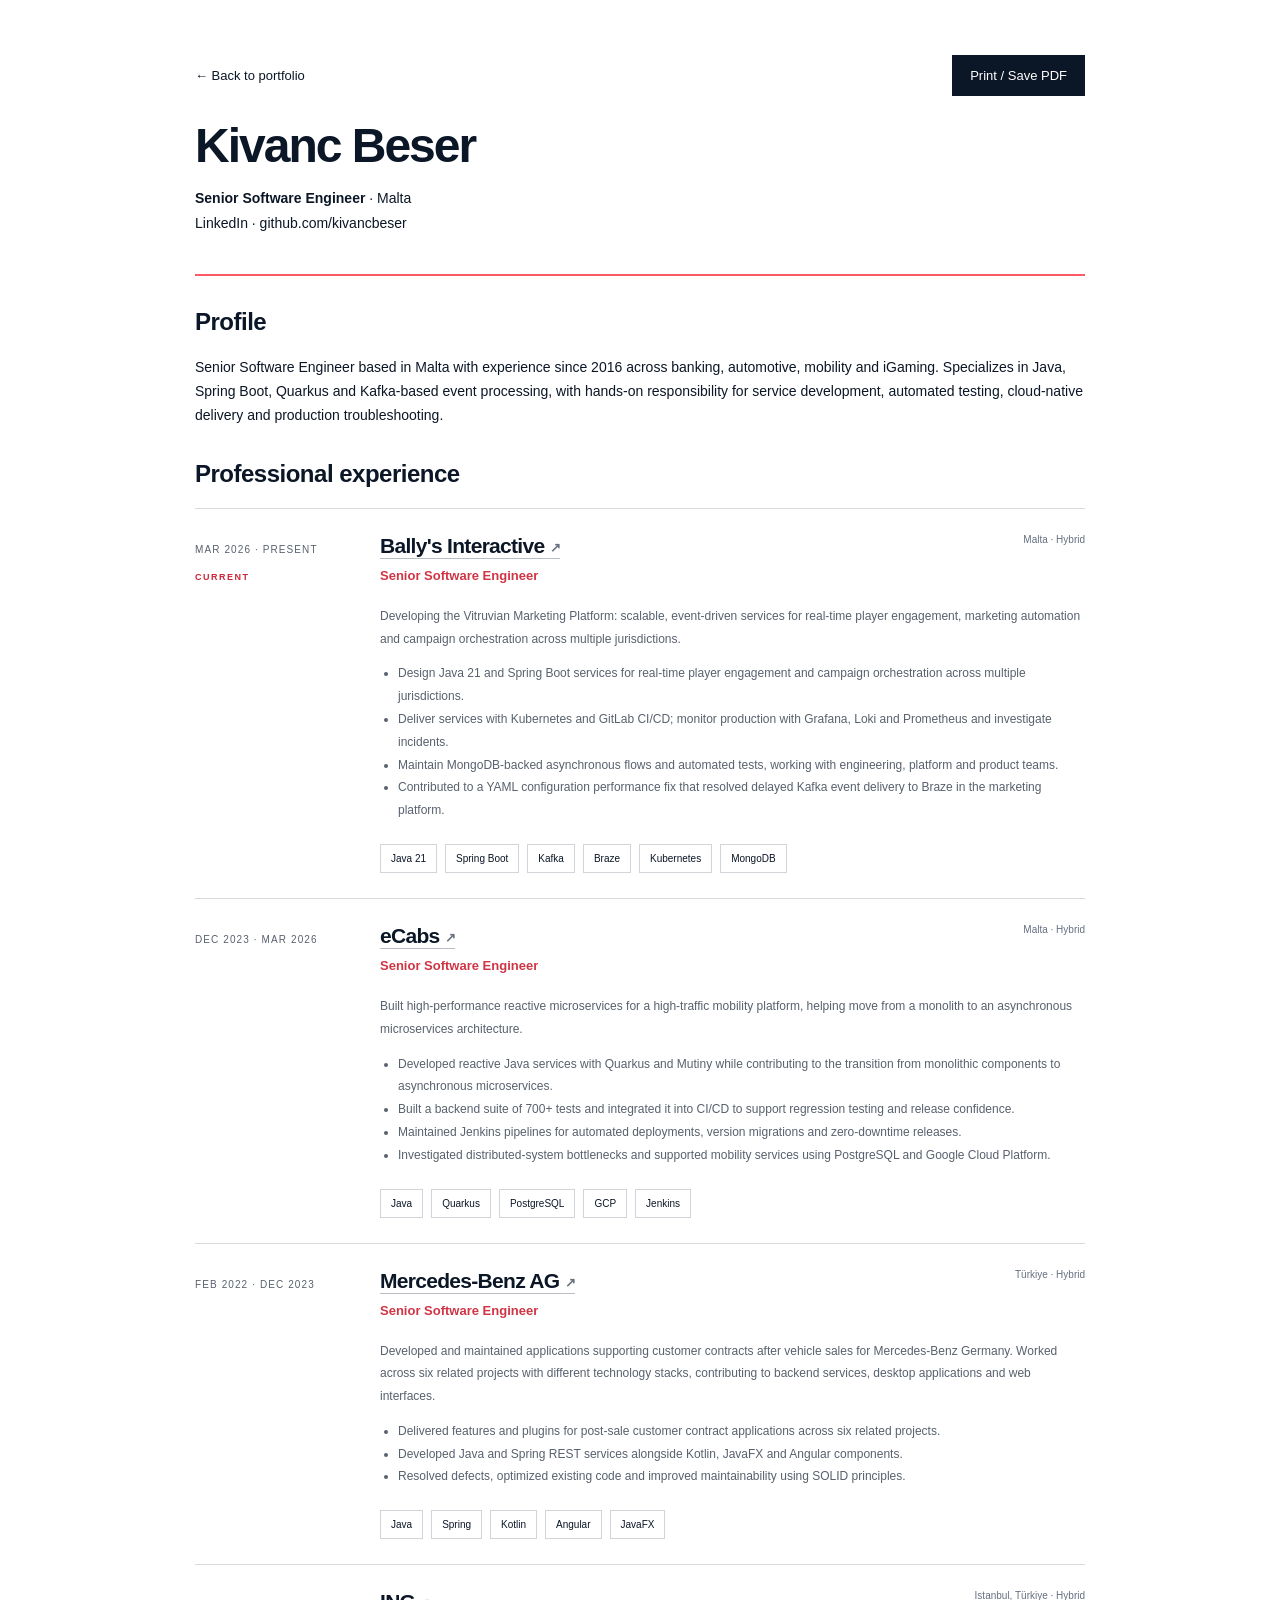
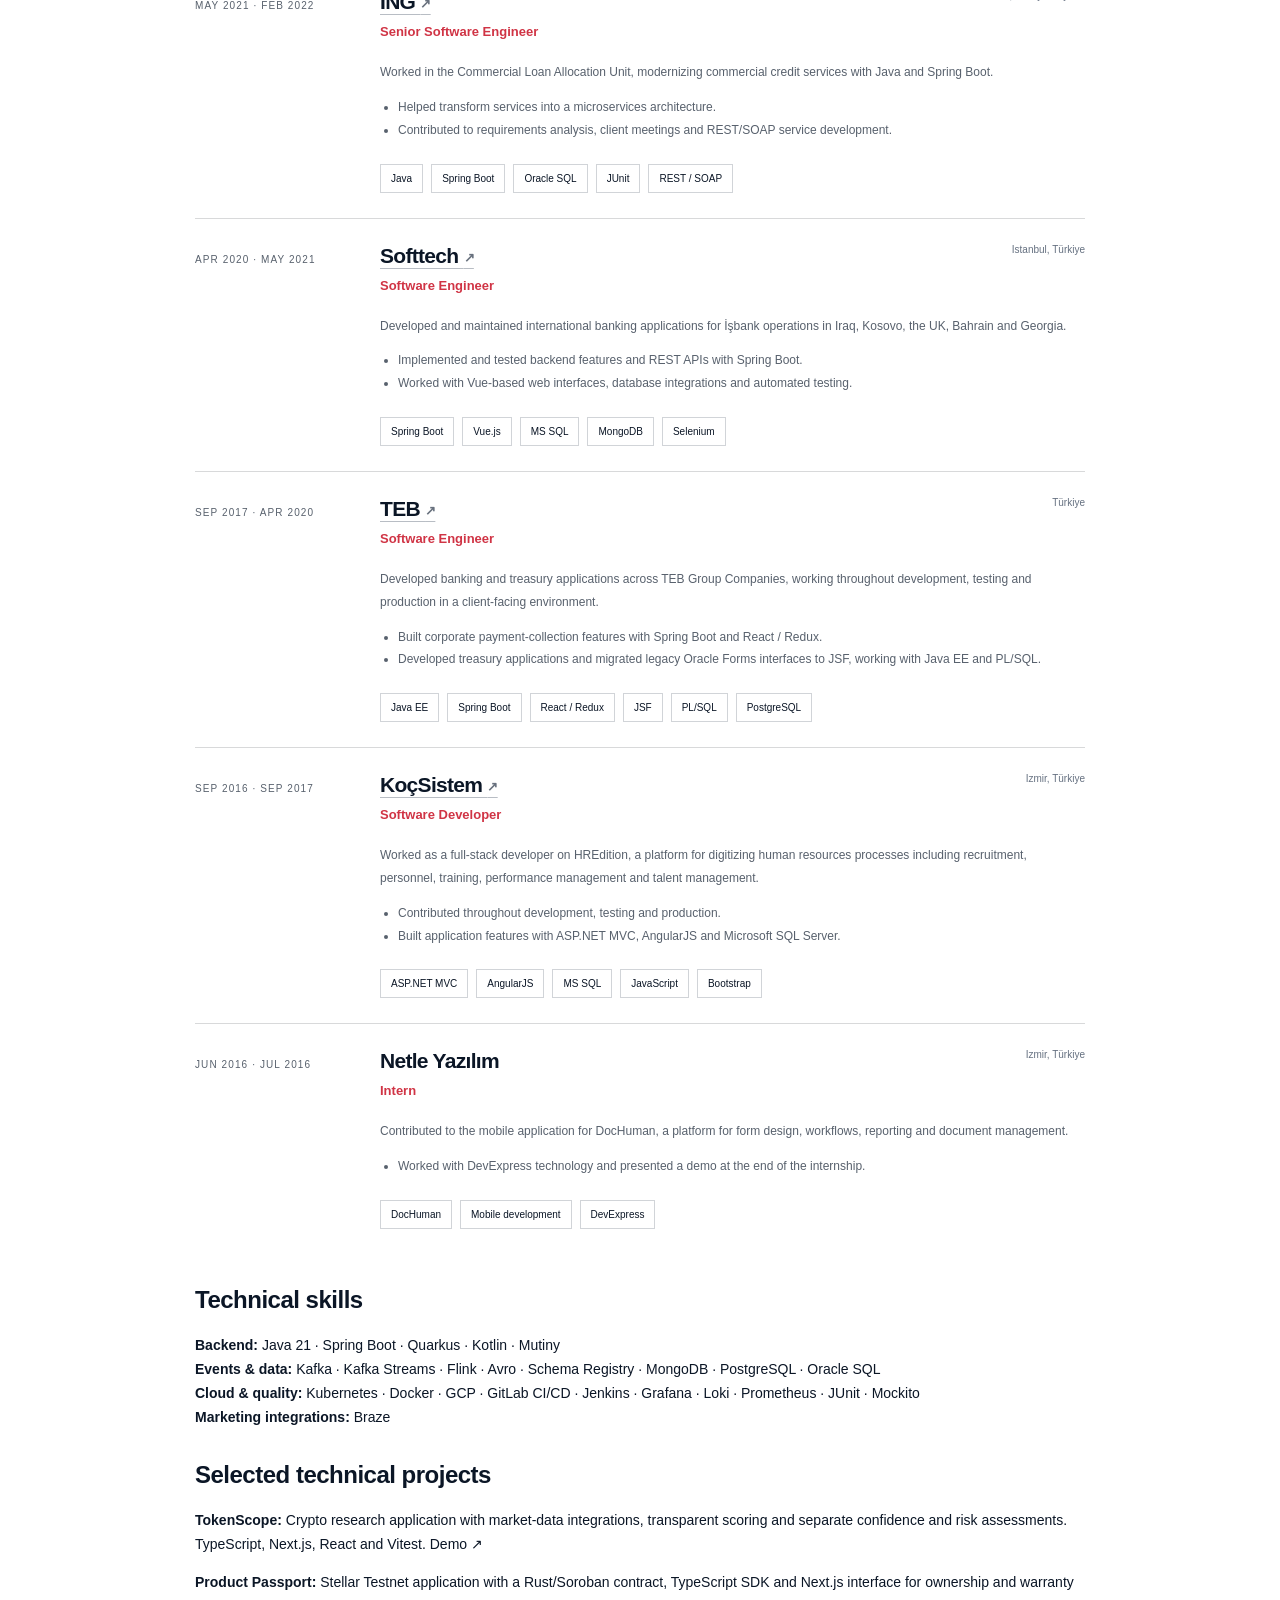
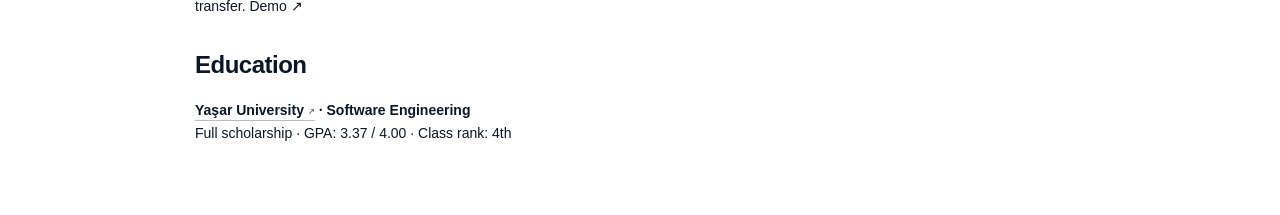
==== commit 8c771b3a: "Focus portfolio on engineering impact and verified project details" ====
--- a/cv.html
+++ b/cv.html
@@ -1,10 +1,10 @@
-<!doctype html><html lang="en"><head><meta charset="utf-8"><meta name="viewport" content="width=device-width,initial-scale=1"><title>Kivanc Beser · CV</title><link rel="stylesheet" href="style.css"><style>body{background:white}.cv{max-width:960px;margin:auto;padding:55px 35px}.cv h1{font-size:48px;letter-spacing:-2px;margin:24px 0 10px}.cv-head{border-bottom:2px solid #ff5964;padding-bottom:24px}.cv-head p{line-height:1.8;font-size:14px}.cv h2{font-size:24px;letter-spacing:-.5px;margin:32px 0 20px}.cv .job{grid-template-columns:160px 1fr;gap:25px;padding:25px 0}.cv .job h3{font-size:21px}.cv .job p,.cv .job li{font-size:12px}.cv .job-header{align-items:start}.cv .job-header>span{font-size:10px}.cv-summary{font-size:14px;line-height:1.8}.cv-controls{display:flex;justify-content:space-between;align-items:center;font-size:13px}.cv-controls button{background:#0b1626;color:white;border:0;padding:13px 18px;cursor:pointer}@media(max-width:680px){.cv{padding:30px 6%}.cv .job{grid-template-columns:1fr}.cv h1{font-size:40px}}@media print{@page{margin:15mm}body{color:#111}.cv{padding:0;max-width:none}.cv-controls{display:none}.cv h1{font-size:32px;margin-top:0}.cv h2{margin-top:24px}.cv .job{break-inside:avoid;grid-template-columns:130px 1fr;padding:18px 0}.cv .job p,.cv .job li{font-size:10px}.cv .tags span{font-size:8px;padding:4px 6px}.cv .current{color:#111}.cv a{color:inherit}.cv-head p{font-size:11px}.cv-summary{font-size:11px}}</style></head><body><main class="cv"><div class="cv-controls"><a href="index.html">← Back to portfolio</a><button onclick="window.print()">Print / Save PDF</button></div><header class="cv-head"><h1>Kivanc Beser</h1><p><strong>Senior Software Engineer</strong> · Malta<br><a href="https://www.linkedin.com/in/kivancenesbeser/">LinkedIn</a> · <a href="https://github.com/kivancbeser">github.com/kivancbeser</a></p></header><h2>Profile</h2><p class="cv-summary">Senior Software Engineer based in Malta, building production software since 2016 across marketing automation, mobility, automotive and banking. Specialized in Java, Spring Boot and Quarkus, with hands-on experience designing event-driven microservices, reactive applications and REST APIs for high-traffic platforms.</p><p class="cv-summary">Experienced in modernizing legacy applications, improving distributed-system performance and reliability, and building asynchronous data pipelines with Apache Kafka and Kafka Streams. Work spans the full delivery lifecycle: requirements analysis, service design, implementation, automated testing, CI/CD and production troubleshooting, using Kubernetes, Docker and observability tools including Grafana, Loki and Prometheus.</p><p class="cv-summary">Collaborates closely with engineering, QA, DevOps and product teams, with an emphasis on clean architecture, maintainable code and dependable releases. Alongside professional engineering work, builds personal products across Web3 and data, and operates professional blockchain validator infrastructure through Coinstamp.</p><h2>Education</h2><p class="cv-summary"><strong><a class="company-link" href="https://www.yasar.edu.tr/en/" target="_blank" rel="noopener noreferrer">Yaşar University <span aria-hidden="true">↗</span></a> · Software Engineering</strong><br>Full scholarship · GPA: 3.37 / 4.00 · Class rank: 4th</p><h2>Technical skills</h2><p class="cv-summary">Java 21 · Spring Boot · Quarkus · Kotlin · Mutiny · Kafka · Kafka Streams · Braze · Flink · Avro · Schema Registry · MongoDB · PostgreSQL · Oracle SQL · Kubernetes · Docker · GCP · GitLab CI/CD · Jenkins · Grafana · Loki · Prometheus · JUnit · Mockito</p><h2>Professional experience</h2><div class="timeline">
-<article class="job"><div class="job-date">MAR 2026 · PRESENT<span class="current">CURRENT</span></div><div class="job-body"><div class="job-header"><h3><a class="company-link" href="https://www.ballys.com/Our-Brands/ballys-interactive-international/default.aspx" target="_blank" rel="noopener noreferrer" aria-label="Bally&#x27;s Interactive official website (opens in a new tab)">Bally's Interactive <span aria-hidden="true">↗</span></a></h3><span>Malta · Hybrid</span></div><h4>Senior Software Engineer</h4><p>Developing the Vitruvian Marketing Platform: scalable, event-driven services for real-time player engagement, marketing automation and campaign orchestration across multiple jurisdictions.</p><ul><li>Build Java 21 and Spring Boot microservices and high-volume Kafka processing pipelines.</li><li>Optimize Kafka event routing, serialization and stream-processing pipelines to increase throughput and reduce end-to-end latency, supporting timely player engagement and campaign triggers under high-volume iGaming traffic.</li><li>Deliver and monitor cloud-native services with Kubernetes, GitLab CI/CD and the Grafana observability stack.</li></ul><div class="tags"><span>Java 21</span><span>Spring Boot</span><span>Kafka</span><span>Braze</span><span>Kubernetes</span><span>MongoDB</span></div></div></article>
-<article class="job"><div class="job-date">DEC 2023 · MAR 2026</div><div class="job-body"><div class="job-header"><h3><a class="company-link" href="https://ecabstech.com/" target="_blank" rel="noopener noreferrer" aria-label="eCabs official website (opens in a new tab)">eCabs <span aria-hidden="true">↗</span></a></h3><span>Malta · Hybrid</span></div><h4>Senior Software Engineer</h4><p>Built high-performance reactive microservices for a high-traffic mobility platform, helping move from a monolith to an asynchronous microservices architecture.</p><ul><li>Developed low-latency services with Quarkus and Mutiny.</li><li>Built and integrated a backend test suite of 700+ tests into CI/CD.</li><li>Managed Jenkins pipelines and investigated distributed-system bottlenecks.</li></ul><div class="tags"><span>Java</span><span>Quarkus</span><span>PostgreSQL</span><span>GCP</span><span>Jenkins</span></div></div></article>
-<article class="job"><div class="job-date">FEB 2022 · DEC 2023</div><div class="job-body"><div class="job-header"><h3><a class="company-link" href="https://www.mercedes-benz.com/en/" target="_blank" rel="noopener noreferrer" aria-label="Mercedes-Benz AG official website (opens in a new tab)">Mercedes-Benz AG <span aria-hidden="true">↗</span></a></h3><span>Türkiye · Hybrid</span></div><h4>Senior Software Engineer</h4><p>Developed and maintained applications supporting customer contracts after vehicle sales for Mercedes-Benz Germany. Worked across six related projects with different technology stacks, contributing to backend services, desktop applications and web interfaces.</p><ul><li>Implemented new features and plugins for post-sale contract workflows, extending existing applications to support business requirements.</li><li>Developed backend functionality and RESTful services using Java and Spring, applying SOLID principles to keep code maintainable and extensible.</li><li>Worked across JavaFX, Kotlin and Angular components, adapting to the architecture and conventions of each project.</li><li>Investigated and resolved defects in existing functionality, maintaining applications alongside ongoing feature development.</li><li>Optimized existing code and improved code quality through refactoring and clearer separation of responsibilities.</li></ul><div class="tags"><span>Java</span><span>Spring</span><span>Kotlin</span><span>Angular</span><span>JavaFX</span></div></div></article>
+<!doctype html><html lang="en"><head><meta charset="utf-8"><meta name="viewport" content="width=device-width,initial-scale=1"><title>Kivanc Beser · CV</title><link rel="stylesheet" href="style.css"><style>body{background:white}.cv{max-width:960px;margin:auto;padding:55px 35px}.cv h1{font-size:48px;letter-spacing:-2px;margin:24px 0 10px}.cv-head{border-bottom:2px solid #ff5964;padding-bottom:24px}.cv-head p{line-height:1.8;font-size:14px}.cv h2{font-size:24px;letter-spacing:-.5px;margin:32px 0 20px}.cv .job{grid-template-columns:160px 1fr;gap:25px;padding:25px 0}.cv .job h3{font-size:21px}.cv .job p,.cv .job li{font-size:12px}.cv .job-header{align-items:start}.cv .job-header>span{font-size:10px}.cv-summary{font-size:14px;line-height:1.8}.cv-controls{display:flex;justify-content:space-between;align-items:center;font-size:13px}.cv-controls button{background:#0b1626;color:white;border:0;padding:13px 18px;cursor:pointer}@media(max-width:680px){.cv{padding:30px 6%}.cv .job{grid-template-columns:1fr}.cv h1{font-size:40px}}@media print{@page{margin:15mm}body{color:#111}.cv{padding:0;max-width:none}.cv-controls{display:none}.cv h1{font-size:32px;margin-top:0}.cv h2{margin-top:24px}.cv .job{break-inside:avoid;grid-template-columns:130px 1fr;padding:18px 0}.cv .job p,.cv .job li{font-size:10px}.cv .tags span{font-size:8px;padding:4px 6px}.cv .current{color:#111}.cv a{color:inherit}.cv-head p{font-size:11px}.cv-summary{font-size:11px}}</style></head><body><main class="cv"><div class="cv-controls"><a href="index.html">← Back to portfolio</a><button onclick="window.print()">Print / Save PDF</button></div><header class="cv-head"><h1>Kivanc Beser</h1><p><strong>Senior Software Engineer</strong> · Malta<br><a href="https://www.linkedin.com/in/kivancenesbeser/">LinkedIn</a> · <a href="https://github.com/kivancbeser">github.com/kivancbeser</a></p></header><h2>Profile</h2><p class="cv-summary">Senior Software Engineer based in Malta with experience since 2016 across banking, automotive, mobility and iGaming. Specializes in Java, Spring Boot, Quarkus and Kafka-based event processing, with hands-on responsibility for service development, automated testing, cloud-native delivery and production troubleshooting.</p><h2>Professional experience</h2><div class="timeline">
+<article class="job"><div class="job-date">MAR 2026 · PRESENT<span class="current">CURRENT</span></div><div class="job-body"><div class="job-header"><h3><a class="company-link" href="https://www.ballys.com/Our-Brands/ballys-interactive-international/default.aspx" target="_blank" rel="noopener noreferrer" aria-label="Bally&#x27;s Interactive official website (opens in a new tab)">Bally's Interactive <span aria-hidden="true">↗</span></a></h3><span>Malta · Hybrid</span></div><h4>Senior Software Engineer</h4><p>Developing the Vitruvian Marketing Platform: scalable, event-driven services for real-time player engagement, marketing automation and campaign orchestration across multiple jurisdictions.</p><ul><li>Design Java 21 and Spring Boot services for real-time player engagement and campaign orchestration across multiple jurisdictions.</li><li>Deliver services with Kubernetes and GitLab CI/CD; monitor production with Grafana, Loki and Prometheus and investigate incidents.</li><li>Maintain MongoDB-backed asynchronous flows and automated tests, working with engineering, platform and product teams.</li><li>Contributed to a YAML configuration performance fix that resolved delayed Kafka event delivery to Braze in the marketing platform.</li></ul><div class="tags"><span>Java 21</span><span>Spring Boot</span><span>Kafka</span><span>Braze</span><span>Kubernetes</span><span>MongoDB</span></div></div></article>
+<article class="job"><div class="job-date">DEC 2023 · MAR 2026</div><div class="job-body"><div class="job-header"><h3><a class="company-link" href="https://ecabstech.com/" target="_blank" rel="noopener noreferrer" aria-label="eCabs official website (opens in a new tab)">eCabs <span aria-hidden="true">↗</span></a></h3><span>Malta · Hybrid</span></div><h4>Senior Software Engineer</h4><p>Built high-performance reactive microservices for a high-traffic mobility platform, helping move from a monolith to an asynchronous microservices architecture.</p><ul><li>Developed reactive Java services with Quarkus and Mutiny while contributing to the transition from monolithic components to asynchronous microservices.</li><li>Built a backend suite of 700+ tests and integrated it into CI/CD to support regression testing and release confidence.</li><li>Maintained Jenkins pipelines for automated deployments, version migrations and zero-downtime releases.</li><li>Investigated distributed-system bottlenecks and supported mobility services using PostgreSQL and Google Cloud Platform.</li></ul><div class="tags"><span>Java</span><span>Quarkus</span><span>PostgreSQL</span><span>GCP</span><span>Jenkins</span></div></div></article>
+<article class="job"><div class="job-date">FEB 2022 · DEC 2023</div><div class="job-body"><div class="job-header"><h3><a class="company-link" href="https://www.mercedes-benz.com/en/" target="_blank" rel="noopener noreferrer" aria-label="Mercedes-Benz AG official website (opens in a new tab)">Mercedes-Benz AG <span aria-hidden="true">↗</span></a></h3><span>Türkiye · Hybrid</span></div><h4>Senior Software Engineer</h4><p>Developed and maintained applications supporting customer contracts after vehicle sales for Mercedes-Benz Germany. Worked across six related projects with different technology stacks, contributing to backend services, desktop applications and web interfaces.</p><ul><li>Delivered features and plugins for post-sale customer contract applications across six related projects.</li><li>Developed Java and Spring REST services alongside Kotlin, JavaFX and Angular components.</li><li>Resolved defects, optimized existing code and improved maintainability using SOLID principles.</li></ul><div class="tags"><span>Java</span><span>Spring</span><span>Kotlin</span><span>Angular</span><span>JavaFX</span></div></div></article>
 <article class="job"><div class="job-date">MAY 2021 · FEB 2022</div><div class="job-body"><div class="job-header"><h3><a class="company-link" href="https://ing.com/?Language=EN" target="_blank" rel="noopener noreferrer" aria-label="ING official website (opens in a new tab)">ING <span aria-hidden="true">↗</span></a></h3><span>Istanbul, Türkiye · Hybrid</span></div><h4>Senior Software Engineer</h4><p>Worked in the Commercial Loan Allocation Unit, modernizing commercial credit services with Java and Spring Boot.</p><ul><li>Helped transform services into a microservices architecture.</li><li>Contributed to requirements analysis, client meetings and REST/SOAP service development.</li></ul><div class="tags"><span>Java</span><span>Spring Boot</span><span>Oracle SQL</span><span>JUnit</span><span>REST / SOAP</span></div></div></article>
 <article class="job"><div class="job-date">APR 2020 · MAY 2021</div><div class="job-body"><div class="job-header"><h3><a class="company-link" href="https://softtech.com.tr/en/" target="_blank" rel="noopener noreferrer" aria-label="Softtech official website (opens in a new tab)">Softtech <span aria-hidden="true">↗</span></a></h3><span>Istanbul, Türkiye</span></div><h4>Software Engineer</h4><p>Developed and maintained international banking applications for İşbank operations in Iraq, Kosovo, the UK, Bahrain and Georgia.</p><ul><li>Implemented and tested backend features and REST APIs with Spring Boot.</li><li>Worked with Vue-based web interfaces, database integrations and automated testing.</li></ul><div class="tags"><span>Spring Boot</span><span>Vue.js</span><span>MS SQL</span><span>MongoDB</span><span>Selenium</span></div></div></article>
-<article class="job"><div class="job-date">SEP 2017 · APR 2020</div><div class="job-body"><div class="job-header"><h3><a class="company-link" href="https://www.teb.com.tr/en/" target="_blank" rel="noopener noreferrer" aria-label="TEB official website (opens in a new tab)">TEB <span aria-hidden="true">↗</span></a></h3><span>Türkiye</span></div><h4>Software Engineer</h4><p>Developed banking and treasury applications across TEB Group Companies, working throughout development, testing and production in a client-facing environment.</p><ul><li>Built the Mobile Collection Platform as a full-stack developer using Spring Boot and React / Redux, enabling corporate customers to collect payments through the bank’s infrastructure.</li><li>Developed treasury applications with JSF, RichFaces, Java EE and PL/SQL in a three-tier architecture.</li><li>Modernized 40% of legacy infrastructure, migrating Oracle Forms and PL/SQL-based interfaces to JSF.</li></ul><div class="tags"><span>Java EE</span><span>Spring Boot</span><span>React / Redux</span><span>JSF</span><span>PL/SQL</span><span>PostgreSQL</span></div></div></article>
+<article class="job"><div class="job-date">SEP 2017 · APR 2020</div><div class="job-body"><div class="job-header"><h3><a class="company-link" href="https://www.teb.com.tr/en/" target="_blank" rel="noopener noreferrer" aria-label="TEB official website (opens in a new tab)">TEB <span aria-hidden="true">↗</span></a></h3><span>Türkiye</span></div><h4>Software Engineer</h4><p>Developed banking and treasury applications across TEB Group Companies, working throughout development, testing and production in a client-facing environment.</p><ul><li>Built corporate payment-collection features with Spring Boot and React / Redux.</li><li>Developed treasury applications and migrated legacy Oracle Forms interfaces to JSF, working with Java EE and PL/SQL.</li></ul><div class="tags"><span>Java EE</span><span>Spring Boot</span><span>React / Redux</span><span>JSF</span><span>PL/SQL</span><span>PostgreSQL</span></div></div></article>
 <article class="job"><div class="job-date">SEP 2016 · SEP 2017</div><div class="job-body"><div class="job-header"><h3><a class="company-link" href="https://www.kocsistem.com.tr/en" target="_blank" rel="noopener noreferrer" aria-label="KoçSistem official website (opens in a new tab)">KoçSistem <span aria-hidden="true">↗</span></a></h3><span>Izmir, Türkiye</span></div><h4>Software Developer</h4><p>Worked as a full-stack developer on HREdition, a platform for digitizing human resources processes including recruitment, personnel, training, performance management and talent management.</p><ul><li>Contributed throughout development, testing and production.</li><li>Built application features with ASP.NET MVC, AngularJS and Microsoft SQL Server.</li></ul><div class="tags"><span>ASP.NET MVC</span><span>AngularJS</span><span>MS SQL</span><span>JavaScript</span><span>Bootstrap</span></div></div></article>
 <article class="job"><div class="job-date">JUN 2016 · JUL 2016</div><div class="job-body"><div class="job-header"><h3>Netle Yazılım</h3><span>Izmir, Türkiye</span></div><h4>Intern</h4><p>Contributed to the mobile application for DocHuman, a platform for form design, workflows, reporting and document management.</p><ul><li>Worked with DevExpress technology and presented a demo at the end of the internship.</li></ul><div class="tags"><span>DocHuman</span><span>Mobile development</span><span>DevExpress</span></div></div></article>
-</div></main></body></html>+</div><h2>Technical skills</h2><p class="cv-summary"><strong>Backend:</strong> Java 21 · Spring Boot · Quarkus · Kotlin · Mutiny<br><strong>Events &amp; data:</strong> Kafka · Kafka Streams · Flink · Avro · Schema Registry · MongoDB · PostgreSQL · Oracle SQL<br><strong>Cloud &amp; quality:</strong> Kubernetes · Docker · GCP · GitLab CI/CD · Jenkins · Grafana · Loki · Prometheus · JUnit · Mockito<br><strong>Marketing integrations:</strong> Braze</p><h2>Selected technical projects</h2><p class="cv-summary"><strong>TokenScope:</strong> Crypto research application with market-data integrations, transparent scoring and separate confidence and risk assessments. TypeScript, Next.js, React and Vitest. <a href="https://tokenscope-one.vercel.app" target="_blank" rel="noopener noreferrer">Demo ↗</a></p><p class="cv-summary"><strong>Product Passport:</strong> Stellar Testnet application with a Rust/Soroban contract, TypeScript SDK and Next.js interface for ownership and warranty transfer. <a href="https://stellar-product-passport.vercel.app" target="_blank" rel="noopener noreferrer">Demo ↗</a></p><h2>Education</h2><p class="cv-summary"><strong><a class="company-link" href="https://www.yasar.edu.tr/en/" target="_blank" rel="noopener noreferrer">Yaşar University <span aria-hidden="true">↗</span></a> · Software Engineering</strong><br>Full scholarship · GPA: 3.37 / 4.00 · Class rank: 4th</p></main></body></html>
--- a/style.css
+++ b/style.css
@@ -19,3 +19,9 @@
 .hero-layout{display:grid;grid-template-columns:minmax(0,1.35fr) minmax(300px,1fr);gap:65px;align-items:center;margin:65px 0}.hero-layout .hero-content{margin:0;max-width:none}.hero-layout h1{font-size:clamp(48px,5.8vw,84px)}.hero-layout .hero-content h2{font-size:clamp(20px,2vw,28px);letter-spacing:-.8px}.hero-layout .hero-content h2 br{display:block}.home-bio{max-width:540px;margin-top:22px}.home-bio p{font-size:16px;line-height:1.8}.hero-highlights{display:flex;gap:24px;margin:28px 0 30px;flex-wrap:wrap}.hero-highlights>span,.hero-highlights>a{font-size:10px;color:#697781;line-height:1.5}.hero-highlights strong{display:block;font-size:13px;font-weight:600;color:var(--ink);margin-bottom:5px}.engineering-visual{background:#e8efeb;border:1px solid #d8e2dc;border-radius:22px;padding:24px 18px 20px;transform:rotate(2deg);box-shadow:0 18px 45px #193c3210}.visual-caption{font-size:9px;letter-spacing:2px;color:#48675e;display:flex;align-items:center;gap:9px;margin:0 8px 12px}.visual-dot{width:6px;height:6px;border-radius:50%;background:#53806f}.engineering-visual svg{display:block;width:100%;height:auto}.visual-footer{display:flex;justify-content:space-between;font-size:8px;letter-spacing:1.5px;color:#48675e;border-top:1px solid #cad8ce;padding:18px 8px 0;margin-top:8px}@media(max-width:1000px){.hero-layout{gap:30px;grid-template-columns:minmax(0,1.2fr) minmax(260px,1fr)}.hero-highlights{gap:16px}.hero-layout h1{font-size:55px}}@media(max-width:760px){.hero-layout{grid-template-columns:1fr;margin:40px 0;gap:40px}.hero-layout h1{font-size:54px}.engineering-visual{max-width:460px;width:100%;justify-self:center;transform:none}.hero-highlights{gap:22px}.home-bio p{font-size:14px}.hero-layout .hero-content{padding:0}.hero{min-height:0}.hero-layout .hero-content h2{font-size:23px}}
 
 .abstract-visual{width:100%;max-width:480px;justify-self:center;position:relative}.abstract-visual:before{content:"";position:absolute;inset:15% 8%;background:#e4eae2;border-radius:50%;filter:blur(35px);z-index:-1}.abstract-visual svg{display:block;width:100%;height:auto}.hero-layout{isolation:isolate}@media(max-width:760px){.abstract-visual{max-width:340px}.hero-layout{gap:15px}}
+
+.tech-visual{width:100%;max-width:500px;justify-self:center}.tech-visual svg{display:block;width:100%;height:auto}@media(max-width:760px){.tech-visual{max-width:370px}}
+
+.project-stack{margin:0 0 24px}.project-card .project-stack span{font-size:9px}.cv .cv-summary{line-height:1.7}
+
+.engineering-case{margin-top:24px;border:1px solid #cbd5d0;border-radius:8px;background:#edf1ec}.engineering-case summary{cursor:pointer;font-size:13px;font-weight:600;line-height:1.6;padding:18px 20px}.engineering-case summary span{color:#657c71;margin-left:6px}.case-content{padding:0 20px 22px}.case-content .case-context{font-size:10px;letter-spacing:1px;color:#64796e;margin:0 0 20px}.case-grid{display:grid;grid-template-columns:1fr;gap:18px;margin-bottom:22px}.case-grid h5{font-size:12px;margin:0 0 5px}.case-grid p{margin:0;font-size:13px;line-height:1.8}.project-evidence{margin:0 0 24px}.project-evidence dt{font-size:10px;font-weight:700;letter-spacing:.5px;margin:0 0 6px}.project-evidence dd{margin:0 0 16px;font-size:13px;line-height:1.8;color:#58616d}.cv .job{break-inside:avoid}@media print{.engineering-case{display:none}}
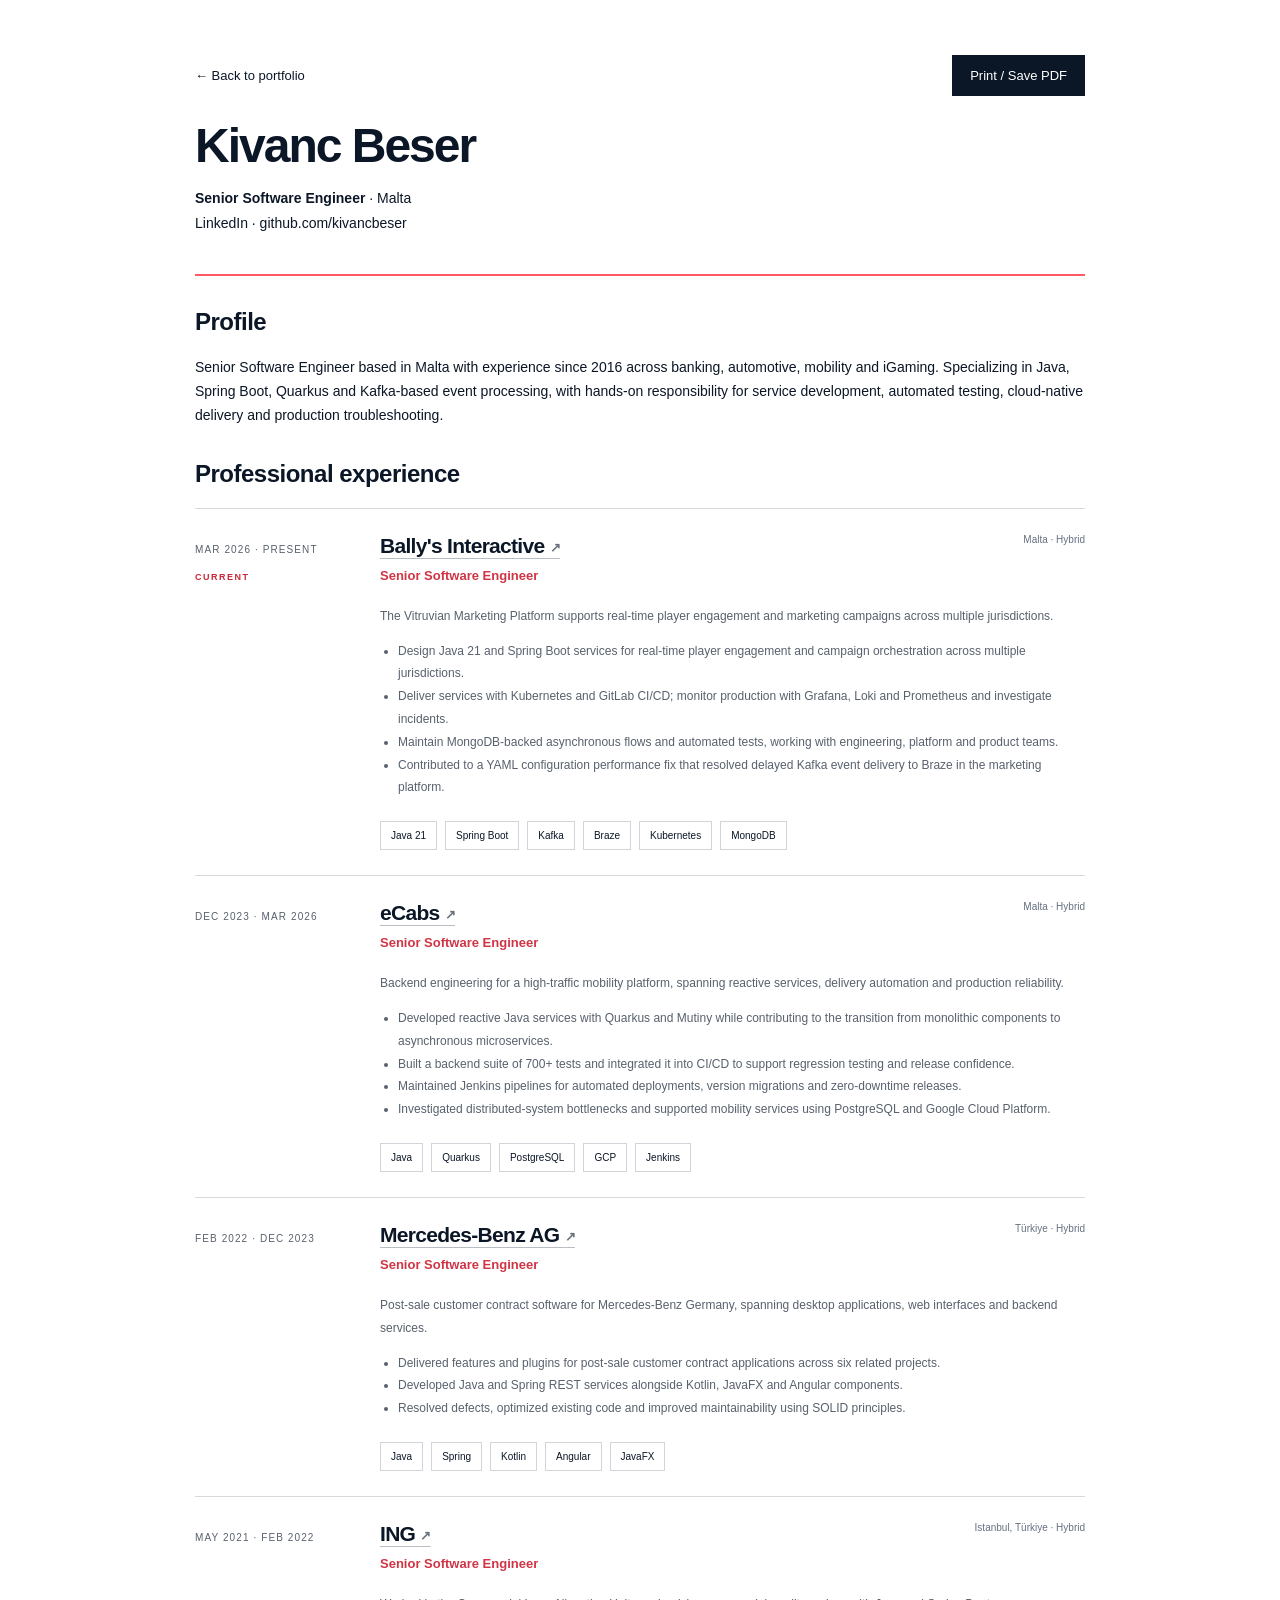
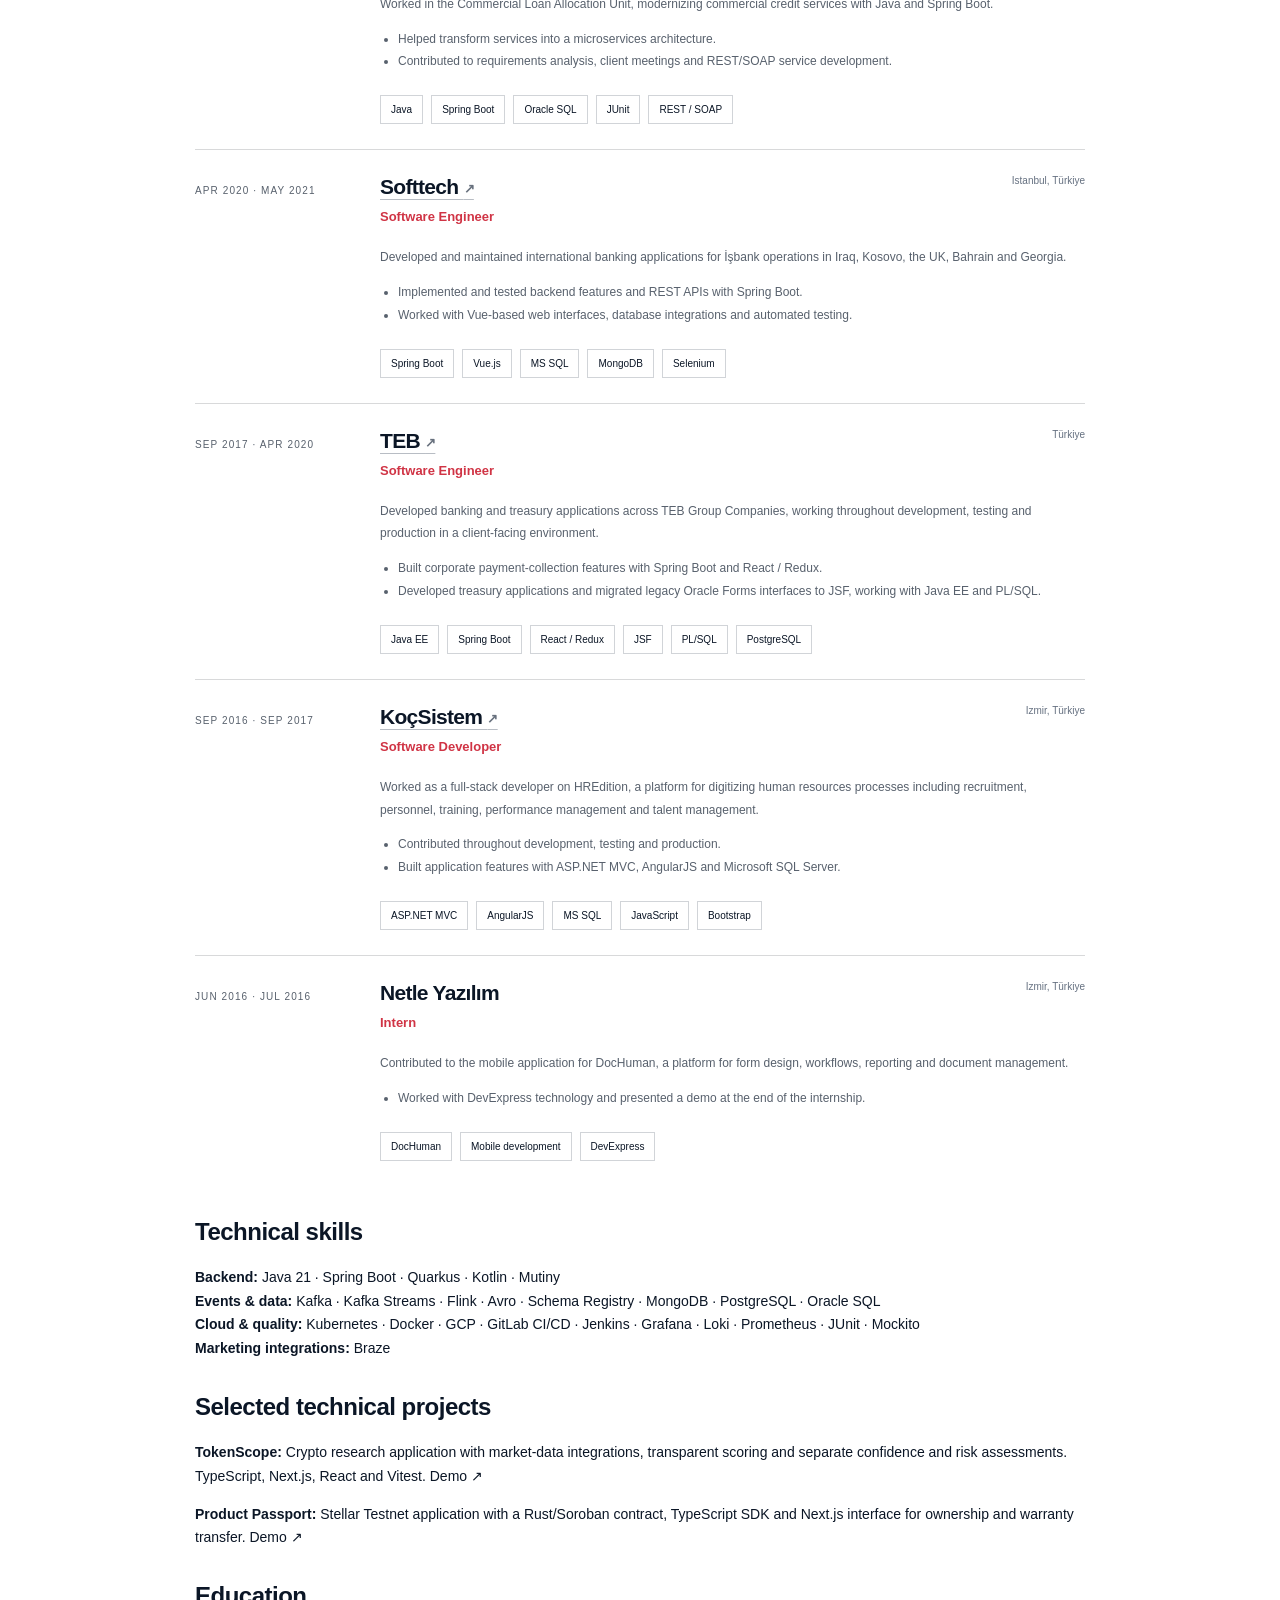
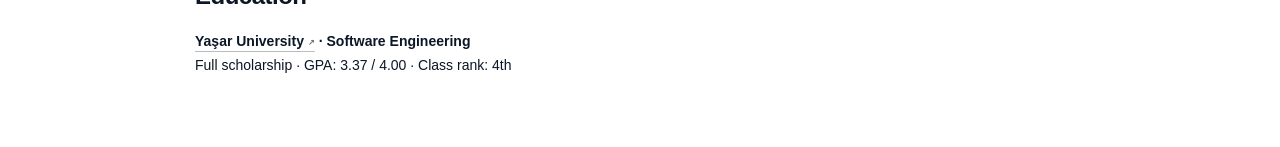
==== commit a9eb588f: "Polish portfolio copy, featured projects and CV print layout" ====
--- a/cv.html
+++ b/cv.html
@@ -1,7 +1,8 @@
-<!doctype html><html lang="en"><head><meta charset="utf-8"><meta name="viewport" content="width=device-width,initial-scale=1"><title>Kivanc Beser · CV</title><link rel="stylesheet" href="style.css"><style>body{background:white}.cv{max-width:960px;margin:auto;padding:55px 35px}.cv h1{font-size:48px;letter-spacing:-2px;margin:24px 0 10px}.cv-head{border-bottom:2px solid #ff5964;padding-bottom:24px}.cv-head p{line-height:1.8;font-size:14px}.cv h2{font-size:24px;letter-spacing:-.5px;margin:32px 0 20px}.cv .job{grid-template-columns:160px 1fr;gap:25px;padding:25px 0}.cv .job h3{font-size:21px}.cv .job p,.cv .job li{font-size:12px}.cv .job-header{align-items:start}.cv .job-header>span{font-size:10px}.cv-summary{font-size:14px;line-height:1.8}.cv-controls{display:flex;justify-content:space-between;align-items:center;font-size:13px}.cv-controls button{background:#0b1626;color:white;border:0;padding:13px 18px;cursor:pointer}@media(max-width:680px){.cv{padding:30px 6%}.cv .job{grid-template-columns:1fr}.cv h1{font-size:40px}}@media print{@page{margin:15mm}body{color:#111}.cv{padding:0;max-width:none}.cv-controls{display:none}.cv h1{font-size:32px;margin-top:0}.cv h2{margin-top:24px}.cv .job{break-inside:avoid;grid-template-columns:130px 1fr;padding:18px 0}.cv .job p,.cv .job li{font-size:10px}.cv .tags span{font-size:8px;padding:4px 6px}.cv .current{color:#111}.cv a{color:inherit}.cv-head p{font-size:11px}.cv-summary{font-size:11px}}</style></head><body><main class="cv"><div class="cv-controls"><a href="index.html">← Back to portfolio</a><button onclick="window.print()">Print / Save PDF</button></div><header class="cv-head"><h1>Kivanc Beser</h1><p><strong>Senior Software Engineer</strong> · Malta<br><a href="https://www.linkedin.com/in/kivancenesbeser/">LinkedIn</a> · <a href="https://github.com/kivancbeser">github.com/kivancbeser</a></p></header><h2>Profile</h2><p class="cv-summary">Senior Software Engineer based in Malta with experience since 2016 across banking, automotive, mobility and iGaming. Specializes in Java, Spring Boot, Quarkus and Kafka-based event processing, with hands-on responsibility for service development, automated testing, cloud-native delivery and production troubleshooting.</p><h2>Professional experience</h2><div class="timeline">
-<article class="job"><div class="job-date">MAR 2026 · PRESENT<span class="current">CURRENT</span></div><div class="job-body"><div class="job-header"><h3><a class="company-link" href="https://www.ballys.com/Our-Brands/ballys-interactive-international/default.aspx" target="_blank" rel="noopener noreferrer" aria-label="Bally&#x27;s Interactive official website (opens in a new tab)">Bally's Interactive <span aria-hidden="true">↗</span></a></h3><span>Malta · Hybrid</span></div><h4>Senior Software Engineer</h4><p>Developing the Vitruvian Marketing Platform: scalable, event-driven services for real-time player engagement, marketing automation and campaign orchestration across multiple jurisdictions.</p><ul><li>Design Java 21 and Spring Boot services for real-time player engagement and campaign orchestration across multiple jurisdictions.</li><li>Deliver services with Kubernetes and GitLab CI/CD; monitor production with Grafana, Loki and Prometheus and investigate incidents.</li><li>Maintain MongoDB-backed asynchronous flows and automated tests, working with engineering, platform and product teams.</li><li>Contributed to a YAML configuration performance fix that resolved delayed Kafka event delivery to Braze in the marketing platform.</li></ul><div class="tags"><span>Java 21</span><span>Spring Boot</span><span>Kafka</span><span>Braze</span><span>Kubernetes</span><span>MongoDB</span></div></div></article>
-<article class="job"><div class="job-date">DEC 2023 · MAR 2026</div><div class="job-body"><div class="job-header"><h3><a class="company-link" href="https://ecabstech.com/" target="_blank" rel="noopener noreferrer" aria-label="eCabs official website (opens in a new tab)">eCabs <span aria-hidden="true">↗</span></a></h3><span>Malta · Hybrid</span></div><h4>Senior Software Engineer</h4><p>Built high-performance reactive microservices for a high-traffic mobility platform, helping move from a monolith to an asynchronous microservices architecture.</p><ul><li>Developed reactive Java services with Quarkus and Mutiny while contributing to the transition from monolithic components to asynchronous microservices.</li><li>Built a backend suite of 700+ tests and integrated it into CI/CD to support regression testing and release confidence.</li><li>Maintained Jenkins pipelines for automated deployments, version migrations and zero-downtime releases.</li><li>Investigated distributed-system bottlenecks and supported mobility services using PostgreSQL and Google Cloud Platform.</li></ul><div class="tags"><span>Java</span><span>Quarkus</span><span>PostgreSQL</span><span>GCP</span><span>Jenkins</span></div></div></article>
-<article class="job"><div class="job-date">FEB 2022 · DEC 2023</div><div class="job-body"><div class="job-header"><h3><a class="company-link" href="https://www.mercedes-benz.com/en/" target="_blank" rel="noopener noreferrer" aria-label="Mercedes-Benz AG official website (opens in a new tab)">Mercedes-Benz AG <span aria-hidden="true">↗</span></a></h3><span>Türkiye · Hybrid</span></div><h4>Senior Software Engineer</h4><p>Developed and maintained applications supporting customer contracts after vehicle sales for Mercedes-Benz Germany. Worked across six related projects with different technology stacks, contributing to backend services, desktop applications and web interfaces.</p><ul><li>Delivered features and plugins for post-sale customer contract applications across six related projects.</li><li>Developed Java and Spring REST services alongside Kotlin, JavaFX and Angular components.</li><li>Resolved defects, optimized existing code and improved maintainability using SOLID principles.</li></ul><div class="tags"><span>Java</span><span>Spring</span><span>Kotlin</span><span>Angular</span><span>JavaFX</span></div></div></article>
+<!doctype html><html lang="en"><head><meta charset="utf-8"><meta name="viewport" content="width=device-width,initial-scale=1"><title>Kivanc Beser · CV</title><link rel="stylesheet" href="style.css"><style>body{background:white}.cv{max-width:960px;margin:auto;padding:55px 35px}.cv h1{font-size:48px;letter-spacing:-2px;margin:24px 0 10px}.cv-head{border-bottom:2px solid #ff5964;padding-bottom:24px}.cv-head p{line-height:1.8;font-size:14px}.cv h2{font-size:24px;letter-spacing:-.5px;margin:32px 0 20px}.cv .job{grid-template-columns:160px 1fr;gap:25px;padding:25px 0}.cv .job h3{font-size:21px}.cv .job p,.cv .job li{font-size:12px}.cv .job-header{align-items:start}.cv .job-header>span{font-size:10px}.cv-summary{font-size:14px;line-height:1.8}.cv-controls{display:flex;justify-content:space-between;align-items:center;font-size:13px}.cv-controls button{background:#0b1626;color:white;border:0;padding:13px 18px;cursor:pointer}@media(max-width:680px){.cv{padding:30px 6%}.cv .job{grid-template-columns:1fr}.cv h1{font-size:40px}}@media print{@page{margin:15mm}body{color:#111}.cv{padding:0;max-width:none}.cv-controls{display:none}.cv h1{font-size:32px;margin-top:0}.cv h2{margin-top:24px}.cv .job{break-inside:avoid;grid-template-columns:130px 1fr;padding:18px 0}.cv .job p,.cv .job li{font-size:10px}.cv .tags span{font-size:8px;padding:4px 6px}.cv .current{color:#111}.cv a{color:inherit}.cv-head p{font-size:11px}.cv-summary{font-size:11px}}@media print{.cv h2,.cv h3,.cv h4{break-after:avoid-page}.cv .cv-head{break-inside:avoid}.cv .cv-summary{orphans:3;widows:3}.cv .job-date{font-size:9px}.cv .job-header>span{font-size:9px}.cv .tags{gap:5px}}
+</style></head><body><main class="cv"><div class="cv-controls"><a href="index.html">← Back to portfolio</a><button onclick="window.print()">Print / Save PDF</button></div><header class="cv-head"><h1>Kivanc Beser</h1><p><strong>Senior Software Engineer</strong> · Malta<br><a href="https://www.linkedin.com/in/kivancenesbeser/">LinkedIn</a> · <a href="https://github.com/kivancbeser">github.com/kivancbeser</a></p></header><h2>Profile</h2><p class="cv-summary">Senior Software Engineer based in Malta with experience since 2016 across banking, automotive, mobility and iGaming. Specializing in Java, Spring Boot, Quarkus and Kafka-based event processing, with hands-on responsibility for service development, automated testing, cloud-native delivery and production troubleshooting.</p><h2>Professional experience</h2><div class="timeline">
+<article class="job"><div class="job-date">MAR 2026 · PRESENT<span class="current">CURRENT</span></div><div class="job-body"><div class="job-header"><h3><a class="company-link" href="https://www.ballys.com/Our-Brands/ballys-interactive-international/default.aspx" target="_blank" rel="noopener noreferrer" aria-label="Bally&#x27;s Interactive official website (opens in a new tab)">Bally's Interactive <span aria-hidden="true">↗</span></a></h3><span>Malta · Hybrid</span></div><h4>Senior Software Engineer</h4><p>The Vitruvian Marketing Platform supports real-time player engagement and marketing campaigns across multiple jurisdictions.</p><ul><li>Design Java 21 and Spring Boot services for real-time player engagement and campaign orchestration across multiple jurisdictions.</li><li>Deliver services with Kubernetes and GitLab CI/CD; monitor production with Grafana, Loki and Prometheus and investigate incidents.</li><li>Maintain MongoDB-backed asynchronous flows and automated tests, working with engineering, platform and product teams.</li><li>Contributed to a YAML configuration performance fix that resolved delayed Kafka event delivery to Braze in the marketing platform.</li></ul><div class="tags"><span>Java 21</span><span>Spring Boot</span><span>Kafka</span><span>Braze</span><span>Kubernetes</span><span>MongoDB</span></div></div></article>
+<article class="job"><div class="job-date">DEC 2023 · MAR 2026</div><div class="job-body"><div class="job-header"><h3><a class="company-link" href="https://ecabstech.com/" target="_blank" rel="noopener noreferrer" aria-label="eCabs official website (opens in a new tab)">eCabs <span aria-hidden="true">↗</span></a></h3><span>Malta · Hybrid</span></div><h4>Senior Software Engineer</h4><p>Backend engineering for a high-traffic mobility platform, spanning reactive services, delivery automation and production reliability.</p><ul><li>Developed reactive Java services with Quarkus and Mutiny while contributing to the transition from monolithic components to asynchronous microservices.</li><li>Built a backend suite of 700+ tests and integrated it into CI/CD to support regression testing and release confidence.</li><li>Maintained Jenkins pipelines for automated deployments, version migrations and zero-downtime releases.</li><li>Investigated distributed-system bottlenecks and supported mobility services using PostgreSQL and Google Cloud Platform.</li></ul><div class="tags"><span>Java</span><span>Quarkus</span><span>PostgreSQL</span><span>GCP</span><span>Jenkins</span></div></div></article>
+<article class="job"><div class="job-date">FEB 2022 · DEC 2023</div><div class="job-body"><div class="job-header"><h3><a class="company-link" href="https://www.mercedes-benz.com/en/" target="_blank" rel="noopener noreferrer" aria-label="Mercedes-Benz AG official website (opens in a new tab)">Mercedes-Benz AG <span aria-hidden="true">↗</span></a></h3><span>Türkiye · Hybrid</span></div><h4>Senior Software Engineer</h4><p>Post-sale customer contract software for Mercedes-Benz Germany, spanning desktop applications, web interfaces and backend services.</p><ul><li>Delivered features and plugins for post-sale customer contract applications across six related projects.</li><li>Developed Java and Spring REST services alongside Kotlin, JavaFX and Angular components.</li><li>Resolved defects, optimized existing code and improved maintainability using SOLID principles.</li></ul><div class="tags"><span>Java</span><span>Spring</span><span>Kotlin</span><span>Angular</span><span>JavaFX</span></div></div></article>
 <article class="job"><div class="job-date">MAY 2021 · FEB 2022</div><div class="job-body"><div class="job-header"><h3><a class="company-link" href="https://ing.com/?Language=EN" target="_blank" rel="noopener noreferrer" aria-label="ING official website (opens in a new tab)">ING <span aria-hidden="true">↗</span></a></h3><span>Istanbul, Türkiye · Hybrid</span></div><h4>Senior Software Engineer</h4><p>Worked in the Commercial Loan Allocation Unit, modernizing commercial credit services with Java and Spring Boot.</p><ul><li>Helped transform services into a microservices architecture.</li><li>Contributed to requirements analysis, client meetings and REST/SOAP service development.</li></ul><div class="tags"><span>Java</span><span>Spring Boot</span><span>Oracle SQL</span><span>JUnit</span><span>REST / SOAP</span></div></div></article>
 <article class="job"><div class="job-date">APR 2020 · MAY 2021</div><div class="job-body"><div class="job-header"><h3><a class="company-link" href="https://softtech.com.tr/en/" target="_blank" rel="noopener noreferrer" aria-label="Softtech official website (opens in a new tab)">Softtech <span aria-hidden="true">↗</span></a></h3><span>Istanbul, Türkiye</span></div><h4>Software Engineer</h4><p>Developed and maintained international banking applications for İşbank operations in Iraq, Kosovo, the UK, Bahrain and Georgia.</p><ul><li>Implemented and tested backend features and REST APIs with Spring Boot.</li><li>Worked with Vue-based web interfaces, database integrations and automated testing.</li></ul><div class="tags"><span>Spring Boot</span><span>Vue.js</span><span>MS SQL</span><span>MongoDB</span><span>Selenium</span></div></div></article>
 <article class="job"><div class="job-date">SEP 2017 · APR 2020</div><div class="job-body"><div class="job-header"><h3><a class="company-link" href="https://www.teb.com.tr/en/" target="_blank" rel="noopener noreferrer" aria-label="TEB official website (opens in a new tab)">TEB <span aria-hidden="true">↗</span></a></h3><span>Türkiye</span></div><h4>Software Engineer</h4><p>Developed banking and treasury applications across TEB Group Companies, working throughout development, testing and production in a client-facing environment.</p><ul><li>Built corporate payment-collection features with Spring Boot and React / Redux.</li><li>Developed treasury applications and migrated legacy Oracle Forms interfaces to JSF, working with Java EE and PL/SQL.</li></ul><div class="tags"><span>Java EE</span><span>Spring Boot</span><span>React / Redux</span><span>JSF</span><span>PL/SQL</span><span>PostgreSQL</span></div></div></article>
